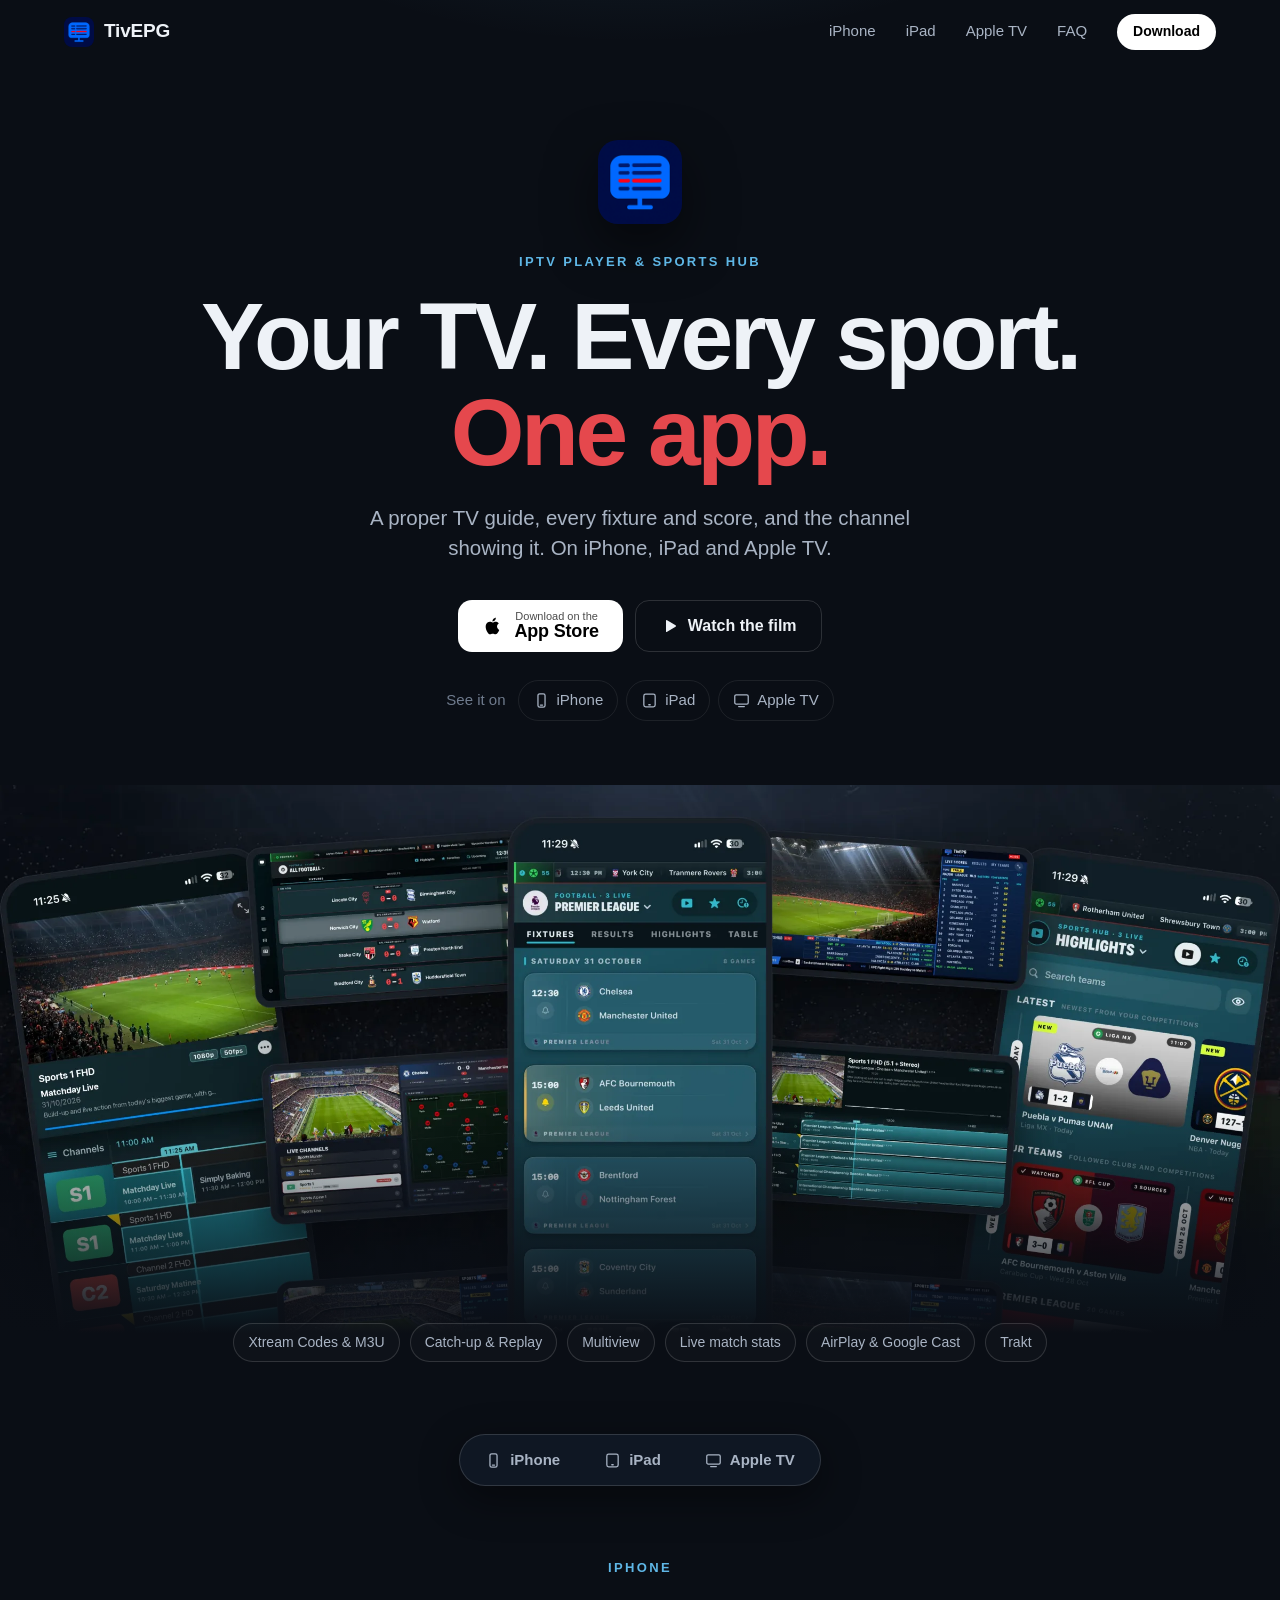
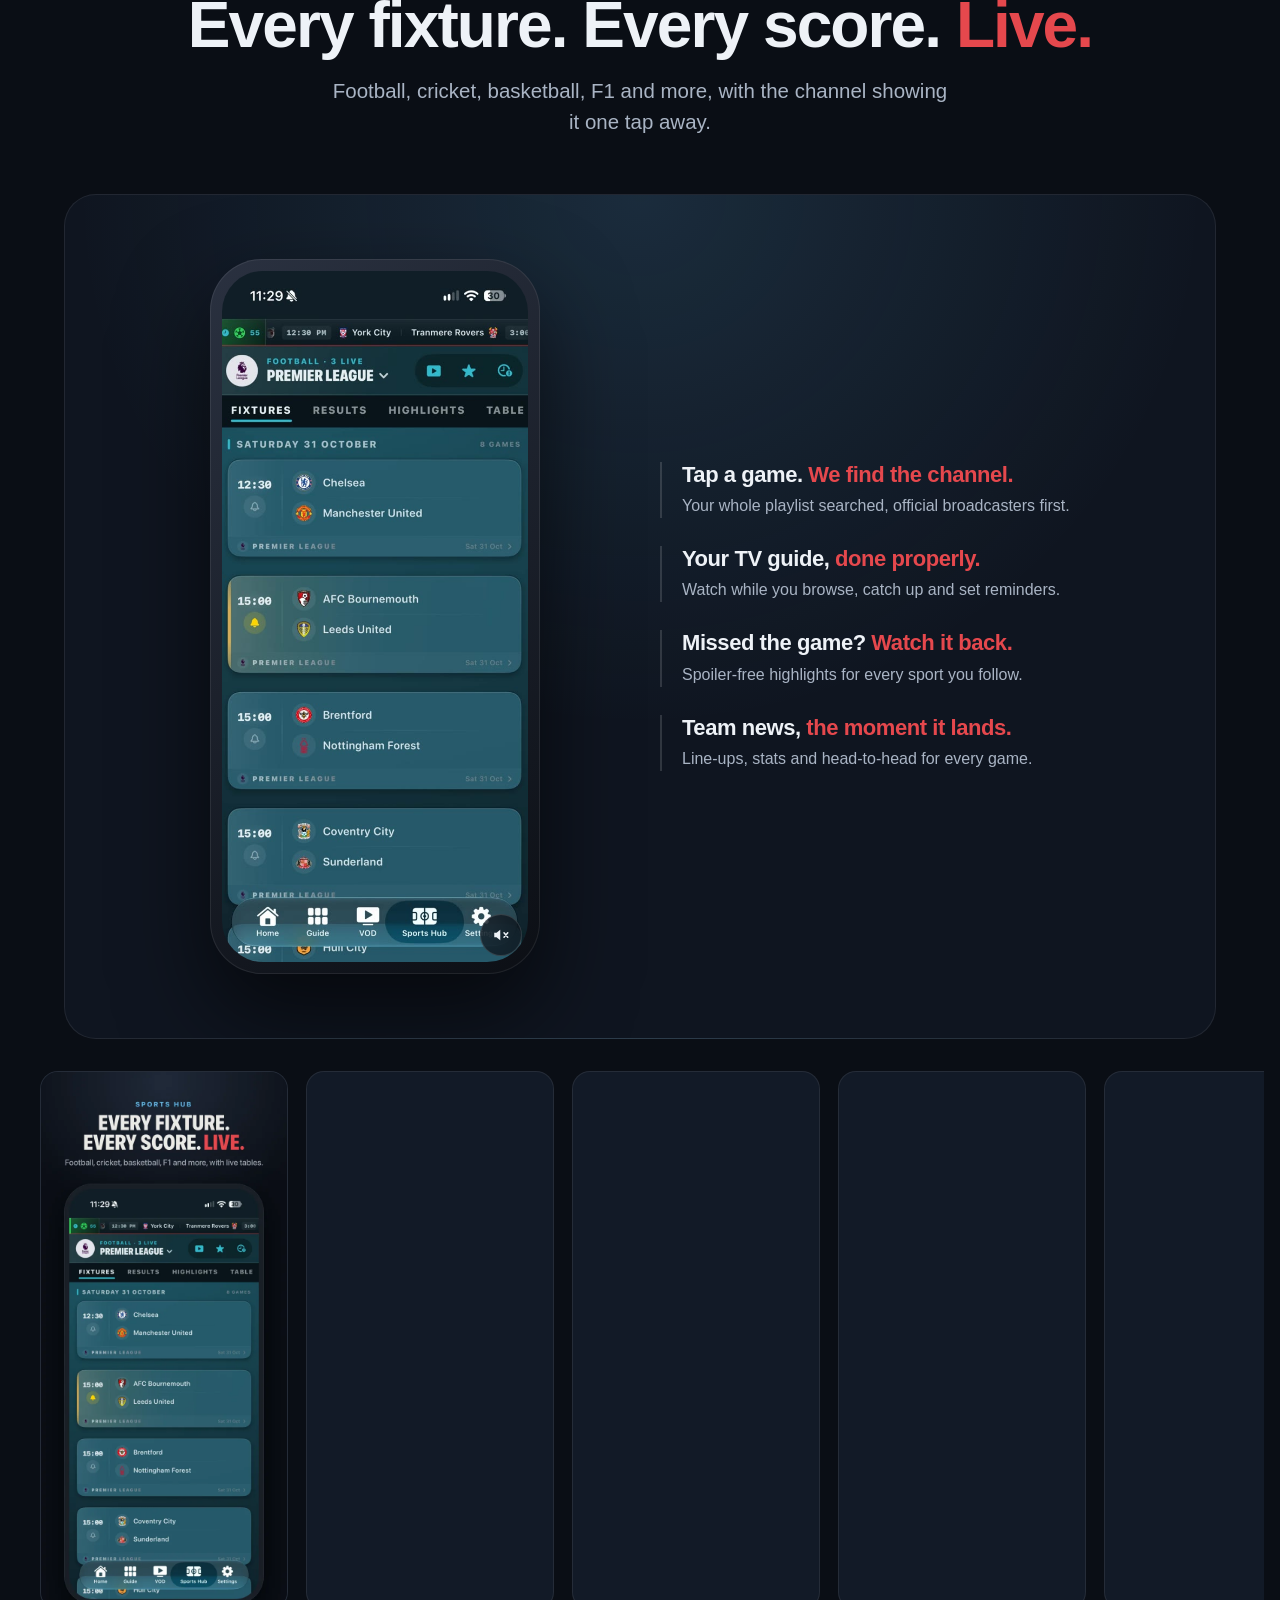
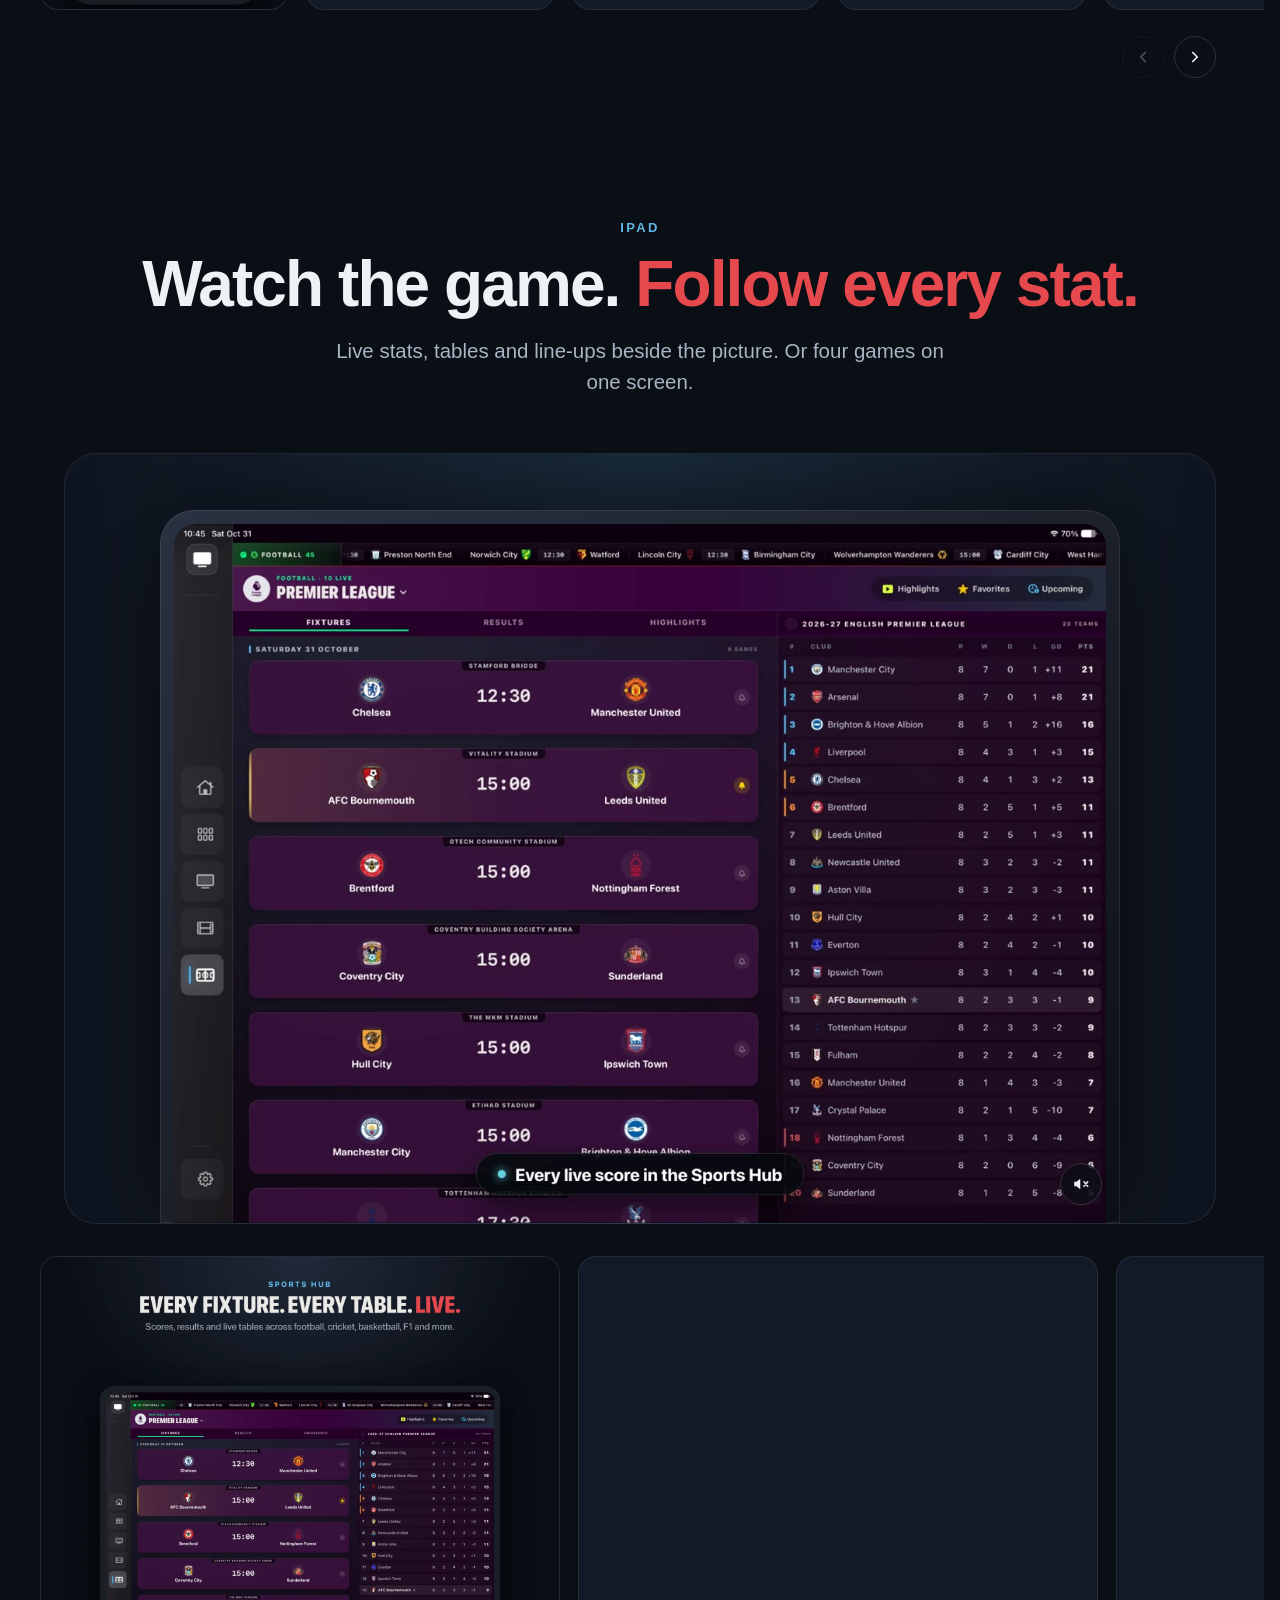
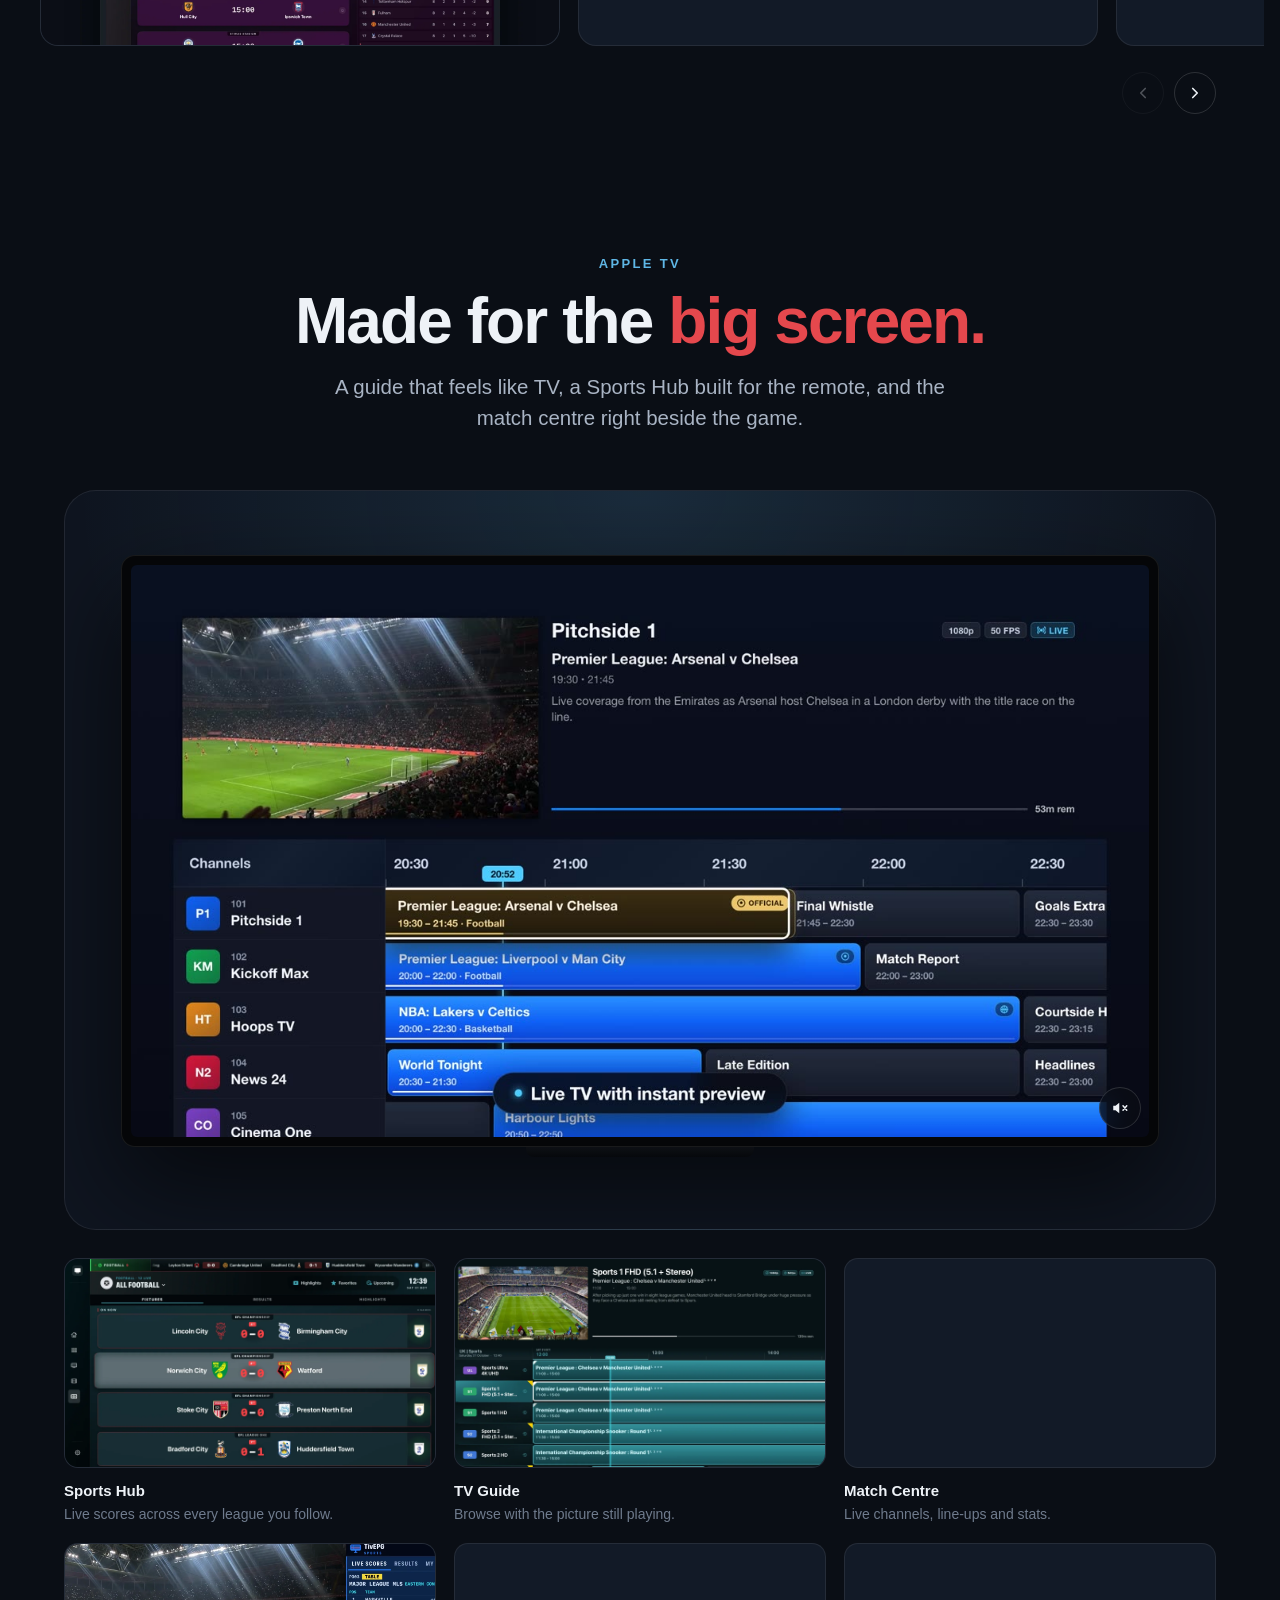
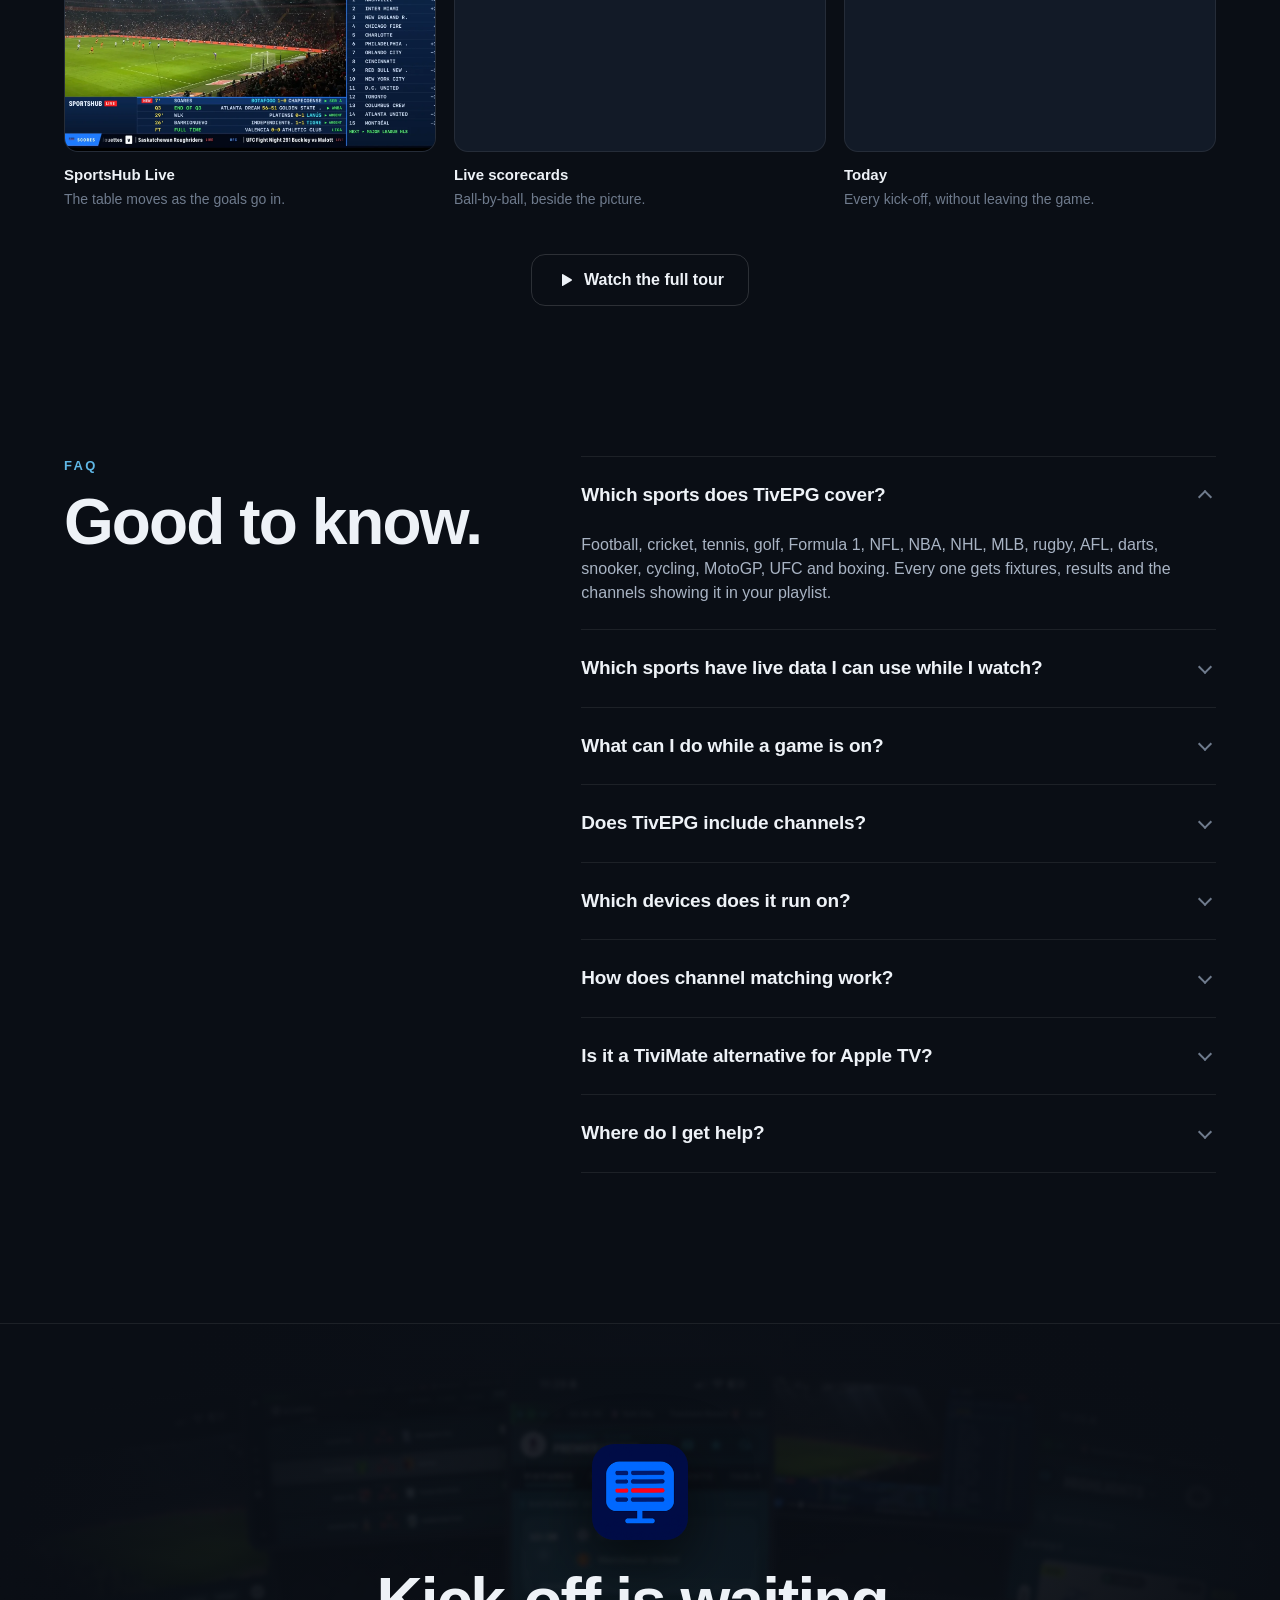
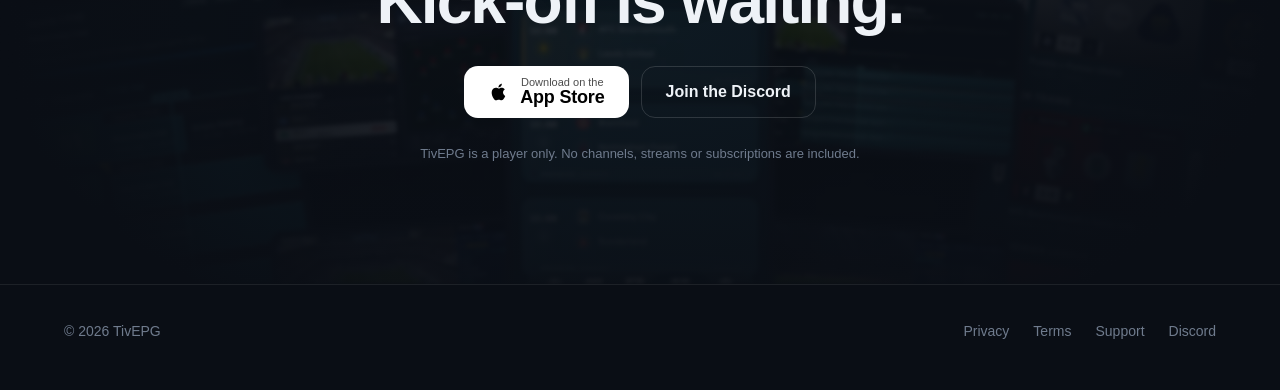
==== docs/index.html @ f2ec028f "Add sports coverage and live data FAQ Co-Authored-By: Claude Opus 5.5 <noreply@anthropic.com>" ====
<!DOCTYPE html>
<html lang="en">
<head>
  <meta charset="UTF-8" />
  <meta name="viewport" content="width=device-width, initial-scale=1, viewport-fit=cover" />
  <title>TivEPG: IPTV Player &amp; Sports Hub for iPhone, iPad and Apple TV</title>
  <meta name="description" content="TivEPG is an IPTV player and Sports Hub for iPhone, iPad and Apple TV. A proper TV guide, every fixture and score, channel matching, Multiview and live match stats. Works with Xtream Codes and M3U. The TiviMate alternative for Apple devices." />
  <meta name="keywords" content="iptv app iphone, iptv app ipad, iptv apple tv, iptv player ios, tvos iptv, tivimate alternative ios, tivimate apple tv, xtream codes player, m3u player iphone, iptv epg app, sports hub iptv, multiview iptv" />
  <meta name="robots" content="index, follow, max-image-preview:large" />
  <link rel="canonical" href="https://tivepg.com/" />
  <meta name="theme-color" content="#0A0E15" />
  <meta name="apple-itunes-app" content="app-id=6755161632" />

  <meta property="og:type" content="website" />
  <meta property="og:site_name" content="TivEPG" />
  <meta property="og:url" content="https://tivepg.com/" />
  <meta property="og:title" content="TivEPG: Your TV. Every sport. One app." />
  <meta property="og:description" content="IPTV player and Sports Hub for iPhone, iPad and Apple TV." />
  <meta property="og:image" content="https://tivepg.com/og-image.jpg" />
  <meta property="og:image:width" content="1200" />
  <meta property="og:image:height" content="630" />
  <meta name="twitter:card" content="summary_large_image" />
  <meta name="twitter:title" content="TivEPG: Your TV. Every sport. One app." />
  <meta name="twitter:description" content="IPTV player and Sports Hub for iPhone, iPad and Apple TV." />
  <meta name="twitter:image" content="https://tivepg.com/og-image.jpg" />

  <link rel="icon" type="image/png" href="favicon.png" />
  <link rel="apple-touch-icon" href="apple-touch-icon.png" />
  <link rel="preload" as="image" href="media/hero-2400.webp" imagesrcset="media/hero-1200.webp 1200w, media/hero-2400.webp 2400w" imagesizes="100vw" />

  <!-- Google tag (gtag.js) -->
  <script async src="https://www.googletagmanager.com/gtag/js?id=G-1RVT0SKV1F"></script>
  <script>
    window.dataLayer = window.dataLayer || [];
    function gtag(){dataLayer.push(arguments);}
    gtag('js', new Date());
    gtag('config', 'G-1RVT0SKV1F');
  </script>

  <script type="application/ld+json">
  {
    "@context": "https://schema.org",
    "@type": "SoftwareApplication",
    "name": "TivEPG - IPTV Player & Sports Hub",
    "applicationCategory": "EntertainmentApplication",
    "operatingSystem": "iOS, iPadOS, tvOS",
    "description": "IPTV player and Sports Hub for iPhone, iPad and Apple TV with a full TV guide, fixtures and live scores, channel matching, Multiview and live match stats. Works with Xtream Codes and M3U playlists.",
    "url": "https://tivepg.com/",
    "image": "https://tivepg.com/og-image.jpg",
    "downloadUrl": "https://apps.apple.com/gb/app/tivepg-iptv-player-sports-hub/id6755161632",
    "offers": { "@type": "Offer", "price": "0", "priceCurrency": "USD" }
  }
  </script>
  <script type="application/ld+json">
  {
    "@context": "https://schema.org",
    "@type": "FAQPage",
    "mainEntity": [
      {
        "@type": "Question",
        "name": "Which sports does TivEPG cover?",
        "acceptedAnswer": {
          "@type": "Answer",
          "text": "Football, cricket, tennis, golf, Formula 1, NFL, NBA, NHL, MLB, rugby, AFL, darts, snooker, cycling, MotoGP, UFC and boxing, each with fixtures, results and the channels showing it in your playlist."
        }
      },
      {
        "@type": "Question",
        "name": "Which sports have live data I can use while I watch?",
        "acceptedAnswer": {
          "@type": "Answer",
          "text": "Football: Live stats, line-ups and formations, match timeline, live league tables, form and head-to-head, knockout brackets, highlights; Cricket: Live scorecards, batting and bowling figures, session-by-session state, Tests, ODIs, T20s and franchise leagues; NFL, NBA, NHL, MLB: Box scores, team and player stats, live standings, playoff brackets and series state; Formula 1: Live running order and gaps, session results for practice, qualifying and the race; Tennis: Live scores and the full tournament draw for ATP and WTA events; Golf: Live tournament leaderboards across the PGA Tour, DP World Tour and LIV; Basketball: NBA, WNBA, EuroLeague and more, with live box scores. It sits beside the picture in SportsHub Live and the Match Centre."
        }
      },
      {
        "@type": "Question",
        "name": "What can I do while a game is on?",
        "acceptedAnswer": {
          "@type": "Answer",
          "text": "Open live stats, tables and line-ups beside the picture, follow every other score on the ticker, jump back to key moments with Replay, or put up to four games on screen with Multiview."
        }
      },
      {
        "@type": "Question",
        "name": "Does TivEPG include channels?",
        "acceptedAnswer": {
          "@type": "Answer",
          "text": "No. TivEPG is a player. Add your own Xtream Codes login or M3U playlist and it builds your guide, channels, movies and series from that."
        }
      },
      {
        "@type": "Question",
        "name": "Which devices does TivEPG run on?",
        "acceptedAnswer": {
          "@type": "Answer",
          "text": "iPhone, iPad and Apple TV, with a native app on each."
        }
      },
      {
        "@type": "Question",
        "name": "How does channel matching work?",
        "acceptedAnswer": {
          "@type": "Answer",
          "text": "Pick a fixture in the Sports Hub and TivEPG searches your whole playlist and guide for the channels showing it, putting the official broadcasters first."
        }
      },
      {
        "@type": "Question",
        "name": "Is TivEPG a TiviMate alternative for Apple TV?",
        "acceptedAnswer": {
          "@type": "Answer",
          "text": "Yes. TiviMate is Android only. TivEPG gives iPhone, iPad and Apple TV a full EPG guide, catch-up, Multiview and a built-in Sports Hub."
        }
      }
    ]
  }
  </script>

  <style>
    :root {
      --ground: #0A0E15;
      --ground-2: #0F1520;
      --card: #121A27;
      --line: rgba(255,255,255,0.08);
      --line-2: rgba(255,255,255,0.14);
      --text: #EEF2F7;
      --text-2: #A9B4C4;
      --text-3: #6F7B8D;
      --blue: #5FB7E6;
      --red: #E5484D;
      --radius: 22px;
      --ease: cubic-bezier(.2,.8,.2,1);
      --max: 1200px;
    }
    *, *::before, *::after { box-sizing: border-box; margin: 0; padding: 0; }
    html { scroll-behavior: smooth; -webkit-text-size-adjust: 100%; }
    body {
      background: var(--ground);
      color: var(--text);
      font-family: -apple-system, BlinkMacSystemFont, "SF Pro Display", "Segoe UI", Roboto, "Helvetica Neue", Arial, sans-serif;
      -webkit-font-smoothing: antialiased;
      line-height: 1.5;
      overflow-x: hidden;
    }
    img, video { display: block; max-width: 100%; }
    a { color: inherit; text-decoration: none; }
    button { font: inherit; color: inherit; background: none; border: 0; cursor: pointer; }
    .wrap { max-width: var(--max); margin: 0 auto; padding: 0 24px; }

    /* ---------- Type ---------- */
    .eyebrow {
      font-size: 13px; font-weight: 700; letter-spacing: .18em; text-transform: uppercase; color: var(--blue);
    }
    .display {
      font-weight: 800; letter-spacing: -0.035em; line-height: 1.02;
      font-size: clamp(44px, 7.4vw, 96px);
    }
    .headline {
      font-weight: 800; letter-spacing: -0.03em; line-height: 1.04;
      font-size: clamp(34px, 5vw, 64px);
    }
    .accent { color: var(--red); }
    .lede { font-size: clamp(17px, 1.6vw, 21px); color: var(--text-2); max-width: 620px; }

    /* ---------- Buttons ---------- */
    .btn {
      display: inline-flex; align-items: center; gap: 10px; height: 52px; padding: 0 24px;
      border-radius: 14px; font-weight: 600; font-size: 16px;
      transition: transform .2s var(--ease), background .2s var(--ease), border-color .2s var(--ease);
    }
    .btn:active { transform: scale(.97); }
    .btn-store { background: #fff; color: #000; }
    .btn-store:hover { background: #E8ECF1; }
    .btn-store svg { width: 22px; height: 22px; }
    .btn-store small { display: block; font-size: 11px; font-weight: 500; line-height: 1; opacity: .7; }
    .btn-store b { display: block; font-size: 18px; line-height: 1.1; letter-spacing: -0.01em; }
    .btn-ghost { border: 1px solid var(--line-2); color: var(--text); }
    .btn-ghost:hover { border-color: rgba(255,255,255,.35); background: rgba(255,255,255,.04); }
    .btn-ghost svg { width: 18px; height: 18px; }

    /* ---------- Nav ---------- */
    .nav {
      position: fixed; inset: 0 0 auto 0; z-index: 50; height: 64px;
      transition: background .3s var(--ease), border-color .3s var(--ease);
      border-bottom: 1px solid transparent;
    }
    .nav.solid {
      background: rgba(10,14,21,.78); border-color: var(--line);
      backdrop-filter: saturate(180%) blur(20px); -webkit-backdrop-filter: saturate(180%) blur(20px);
    }
    .nav .wrap { height: 100%; display: flex; align-items: center; justify-content: space-between; }
    .brand { display: flex; align-items: center; gap: 10px; font-weight: 700; font-size: 19px; letter-spacing: -0.01em; }
    .brand img { width: 30px; height: 30px; border-radius: 8px; }
    .nav-links { display: flex; align-items: center; gap: 30px; list-style: none; font-size: 15px; color: var(--text-2); }
    .nav-links a:hover { color: var(--text); }
    .nav-get { height: 36px; padding: 0 16px; border-radius: 999px; background: #fff; color: #000; font-weight: 600; font-size: 14px; display: inline-flex; align-items: center; }
    .nav-get:hover { background: #E8ECF1; color: #000 !important; }

    /* ---------- Hero ---------- */
    .hero { position: relative; padding: 140px 0 0; text-align: center; overflow: hidden; }
    .hero::before {
      content: ""; position: absolute; inset: -20% -10% auto; height: 900px; pointer-events: none;
      background: radial-gradient(50% 50% at 50% 0%, rgba(95,183,230,.20), transparent 70%);
    }
    .hero .wrap { position: relative; }
    .hero .icon { width: 84px; height: 84px; border-radius: 20px; margin: 0 auto 28px; box-shadow: 0 20px 50px rgba(0,0,0,.5); }
    .hero .lede { margin: 22px auto 0; }
    .hero-cta { display: flex; justify-content: center; gap: 12px; margin-top: 36px; flex-wrap: wrap; }
    .hero-art { position: relative; margin-top: 64px; }
    .hero-art img { width: 100%; height: auto; aspect-ratio: 3840 / 1646; object-fit: cover; }
    .hero-art::after {
      content: ""; position: absolute; inset: auto 0 0 0; height: 40%;
      background: linear-gradient(to bottom, transparent, var(--ground));
    }
    .chips { display: flex; justify-content: center; flex-wrap: wrap; gap: 10px; margin-top: -10px; position: relative; z-index: 2; padding: 0 24px; }
    .chip { padding: 8px 14px; border-radius: 999px; border: 1px solid var(--line-2); font-size: 14px; color: var(--text-2); background: rgba(255,255,255,.02); }

    /* ---------- Platform sections ---------- */
    .platform { padding: 140px 0 0; }
    .platform-head { text-align: center; margin-bottom: 56px; }
    .platform-head .headline { margin-top: 14px; }
    .platform-head .lede { margin: 18px auto 0; }

    .device-name { font-size: clamp(56px, 9vw, 120px); font-weight: 800; letter-spacing: -0.045em; line-height: .9; color: transparent;
      -webkit-text-stroke: 1px rgba(255,255,255,.18); user-select: none; margin-bottom: 18px; }

    .stage {
      position: relative; border-radius: 32px; overflow: hidden;
      background: radial-gradient(70% 90% at 50% 0%, rgba(95,183,230,.14), transparent 70%), var(--ground-2);
      border: 1px solid var(--line);
    }

    /* iPhone: phone-framed preview beside text */
    .phone-stage { display: grid; grid-template-columns: minmax(0, 1fr) minmax(0, 1fr); align-items: center; gap: 40px; padding: 64px; }
    .phone {
      width: min(330px, 100%); margin: 0 auto; aspect-ratio: 886 / 1920; border-radius: 52px; padding: 12px;
      background: linear-gradient(145deg, #2A3140, #0C0F15); box-shadow: 0 40px 90px rgba(0,0,0,.6), inset 0 0 0 1px rgba(255,255,255,.08);
      position: relative;
    }
    .phone video { width: 100%; height: 100%; object-fit: cover; border-radius: 41px; background: #000; }
    .points { list-style: none; display: grid; gap: 28px; }
    .points li { border-left: 2px solid var(--line-2); padding-left: 20px; }
    .points b { display: block; font-size: 22px; font-weight: 700; letter-spacing: -0.02em; line-height: 1.2; }
    .points b em { font-style: normal; color: var(--red); }
    .points span { display: block; margin-top: 6px; color: var(--text-2); font-size: 16px; }

    /* iPad + Apple TV: wide framed preview */
    .wide-stage { padding: 56px 56px 0; }
    .tablet {
      max-width: 960px; margin: 0 auto; border-radius: 34px 34px 0 0; padding: 14px 14px 0;
      background: linear-gradient(145deg, #2A3140, #0C0F15); box-shadow: 0 -10px 80px rgba(0,0,0,.5), inset 0 0 0 1px rgba(255,255,255,.08);
    }
    .tablet video { width: 100%; aspect-ratio: 1600 / 1200; object-fit: cover; border-radius: 22px 22px 0 0; background: #000; }
    .tv { max-width: 1040px; margin: 0 auto; }
    .tv-screen { border-radius: 14px; padding: 10px; background: #050608; box-shadow: 0 40px 100px rgba(0,0,0,.6), inset 0 0 0 1px rgba(255,255,255,.08); }
    .tv-screen video { width: 100%; aspect-ratio: 16 / 9; object-fit: cover; border-radius: 6px; background: #000; }
    .tv-foot { width: 22%; height: 10px; margin: 0 auto; background: linear-gradient(#1A1F28, #0C0F15); border-radius: 0 0 8px 8px; }
    .tv-stage { padding: 64px 56px 72px; }

    .sound {
      position: absolute; right: 18px; bottom: 18px; z-index: 3; width: 42px; height: 42px; border-radius: 50%;
      display: grid; place-items: center; background: rgba(10,14,21,.7); border: 1px solid var(--line-2);
      backdrop-filter: blur(12px); -webkit-backdrop-filter: blur(12px); transition: background .2s;
    }
    .sound:hover { background: rgba(30,36,48,.9); }
    .sound svg { width: 18px; height: 18px; }
    .sound .on { display: none; }
    .sound[aria-pressed="true"] .on { display: block; }
    .sound[aria-pressed="true"] .off { display: none; }

    /* Screenshot rails */
    .rail-wrap { position: relative; margin-top: 28px; }
    .rail {
      display: flex; gap: 18px; overflow-x: auto; scroll-snap-type: x mandatory; padding: 4px 24px 20px;
      scroll-padding: 0 24px; scrollbar-width: none; -webkit-overflow-scrolling: touch;
      max-width: calc(var(--max) + 48px); margin: 0 auto;
    }
    .rail::-webkit-scrollbar { display: none; }
    .shot { flex: 0 0 auto; scroll-snap-align: start; border-radius: 18px; overflow: hidden; cursor: zoom-in; border: 1px solid var(--line); background: var(--card); transition: transform .35s var(--ease), border-color .35s var(--ease); }
    .shot:hover { transform: translateY(-6px); border-color: var(--line-2); }
    .shot img { width: 100%; height: 100%; object-fit: cover; }
    .shot.p { width: 248px; aspect-ratio: 1320 / 2868; }
    .shot.l { width: 520px; aspect-ratio: 2752 / 2064; }
    .rail-nav { display: flex; justify-content: flex-end; gap: 10px; max-width: var(--max); margin: 6px auto 0; padding: 0 24px; }
    .rail-nav button { width: 42px; height: 42px; border-radius: 50%; border: 1px solid var(--line-2); display: grid; place-items: center; transition: background .2s, opacity .2s; }
    .rail-nav button:hover { background: rgba(255,255,255,.06); }
    .rail-nav button:disabled { opacity: .3; cursor: default; }
    .rail-nav svg { width: 18px; height: 18px; }

    /* Apple TV gallery */
    .tv-grid { display: grid; grid-template-columns: repeat(3, 1fr); gap: 18px; margin-top: 28px; }
    .tv-grid figure { cursor: zoom-in; }
    .tv-grid .frame { border-radius: 14px; overflow: hidden; border: 1px solid var(--line); background: var(--card); aspect-ratio: 16 / 9; transition: transform .35s var(--ease), border-color .35s var(--ease); }
    .tv-grid figure:hover .frame { transform: translateY(-4px); border-color: var(--line-2); }
    .tv-grid img { width: 100%; height: 100%; object-fit: cover; object-position: top left; }
    .tv-grid figcaption { margin-top: 12px; font-size: 15px; font-weight: 600; }
    .tv-grid figcaption span { display: block; font-weight: 400; color: var(--text-3); font-size: 14px; margin-top: 2px; }

    .film-cta { display: flex; justify-content: center; margin-top: 44px; }

    /* ---------- Device switcher ---------- */
    .pick { display: flex; justify-content: center; align-items: center; gap: 8px; margin-top: 28px; flex-wrap: wrap; font-size: 15px; color: var(--text-3); }
    .pick span { margin-right: 4px; }
    .pick a { display: inline-flex; align-items: center; gap: 7px; padding: 8px 14px; border-radius: 999px; color: var(--text-2); border: 1px solid var(--line); transition: color .2s, border-color .2s, background .2s; }
    .pick a:hover { color: var(--text); border-color: var(--line-2); background: rgba(255,255,255,.04); }
    .pick svg, .switch svg { width: 17px; height: 17px; flex: none; }

    .switch-bar { position: sticky; top: 76px; z-index: 40; display: flex; justify-content: center; margin-top: 72px; pointer-events: none; }
    .switch {
      position: relative; display: flex; gap: 4px; padding: 5px; border-radius: 999px; pointer-events: auto;
      background: rgba(18,26,39,.82); border: 1px solid var(--line-2); box-shadow: 0 12px 40px rgba(0,0,0,.45);
      backdrop-filter: saturate(180%) blur(20px); -webkit-backdrop-filter: saturate(180%) blur(20px);
    }
    .switch a {
      position: relative; z-index: 1; display: inline-flex; align-items: center; gap: 8px; height: 40px; padding: 0 20px;
      border-radius: 999px; font-size: 15px; font-weight: 600; color: var(--text-2); transition: color .3s var(--ease); white-space: nowrap;
    }
    .switch a:hover { color: var(--text); }
    .switch a.active { color: #0A0E15; }
    .switch-thumb { position: absolute; z-index: 0; top: 5px; height: 40px; left: 0; width: 0; border-radius: 999px; background: #fff; opacity: 0; transition: transform .45s var(--ease), width .45s var(--ease), opacity .3s; }
    .switch-thumb.on { opacity: 1; }
    .devices .platform:first-of-type { padding-top: 72px; }
    .platform { scroll-margin-top: 72px; }
    @media (max-width: 720px) {
      .switch-bar { top: 72px; margin-top: 56px; }
      .switch a { padding: 0 14px; font-size: 14px; height: 38px; gap: 6px; }
      .switch-thumb { height: 38px; }
      .devices .platform:first-of-type { padding-top: 56px; }
      .platform { scroll-margin-top: 92px; }
    }

    /* ---------- FAQ ---------- */
    .faq { padding: 150px 0 0; }
    .faq-grid { display: grid; grid-template-columns: 1fr 1.4fr; gap: 64px; align-items: start; }
    .faq details { border-top: 1px solid var(--line); }
    .faq details:last-child { border-bottom: 1px solid var(--line); }
    .faq summary { list-style: none; cursor: pointer; padding: 24px 40px 24px 0; font-size: 19px; font-weight: 600; position: relative; letter-spacing: -0.01em; }
    .faq summary::-webkit-details-marker { display: none; }
    .faq summary::after { content: ""; position: absolute; right: 6px; top: 50%; width: 10px; height: 10px; border-right: 2px solid var(--text-3); border-bottom: 2px solid var(--text-3); transform: translateY(-70%) rotate(45deg); transition: transform .25s var(--ease); }
    .faq details[open] summary::after { transform: translateY(-30%) rotate(-135deg); }
    .faq details p { padding: 0 40px 24px 0; color: var(--text-2); }

    .sport-data { list-style: none; margin: 0 40px 18px 0; display: grid; gap: 0; border: 1px solid var(--line); border-radius: 14px; overflow: hidden; }
    .sport-data li { display: grid; grid-template-columns: 150px 1fr; gap: 16px; padding: 14px 18px; border-top: 1px solid var(--line); background: rgba(255,255,255,.015); }
    .sport-data li:first-child { border-top: 0; }
    .sport-data b { font-weight: 700; font-size: 15px; }
    .sport-data span { color: var(--text-2); font-size: 15px; }
    @media (max-width: 720px) { .sport-data { margin-right: 0; } .sport-data li { grid-template-columns: 1fr; gap: 2px; } }

    /* ---------- Final CTA ---------- */
    .final { position: relative; margin-top: 150px; padding: 120px 0; text-align: center; overflow: hidden; border-top: 1px solid var(--line); }
    .final::before { content: ""; position: absolute; inset: 0; background: url("media/hero-1200.webp") center 30% / cover no-repeat; opacity: .16; filter: blur(2px); }
    .final::after { content: ""; position: absolute; inset: 0; background: radial-gradient(60% 80% at 50% 50%, transparent, var(--ground) 85%); }
    .final .wrap { position: relative; z-index: 1; }
    .final .icon { width: 96px; height: 96px; border-radius: 22px; margin: 0 auto 28px; box-shadow: 0 20px 60px rgba(0,0,0,.6); }
    .final .hero-cta { margin-top: 32px; }
    .fine { margin-top: 26px; font-size: 13px; color: var(--text-3); }

    /* ---------- Footer ---------- */
    footer { border-top: 1px solid var(--line); padding: 36px 0 48px; font-size: 14px; color: var(--text-3); }
    footer .wrap { display: flex; justify-content: space-between; align-items: center; gap: 20px; flex-wrap: wrap; }
    footer nav { display: flex; gap: 24px; flex-wrap: wrap; }
    footer a:hover { color: var(--text); }

    /* ---------- Lightbox ---------- */
    .lightbox { position: fixed; inset: 0; z-index: 100; display: grid; place-items: center; padding: 24px; background: rgba(5,7,11,.94); opacity: 0; pointer-events: none; transition: opacity .25s var(--ease); }
    .lightbox.open { opacity: 1; pointer-events: auto; }
    .lightbox img, .lightbox video { max-width: min(100%, 1600px); max-height: calc(100vh - 48px); border-radius: 14px; box-shadow: 0 30px 100px rgba(0,0,0,.7); }
    .lightbox video { width: min(100%, 1400px); }
    .lightbox-close { position: absolute; top: 18px; right: 18px; width: 44px; height: 44px; border-radius: 50%; background: rgba(255,255,255,.08); display: grid; place-items: center; }
    .lightbox-close svg { width: 18px; height: 18px; }

    /* ---------- Reveal ---------- */
    .reveal { opacity: 0; transform: translateY(28px); transition: opacity .9s var(--ease), transform .9s var(--ease); }
    .reveal.in { opacity: 1; transform: none; }

    /* ---------- Responsive ---------- */
    @media (max-width: 980px) {
      .phone-stage { grid-template-columns: 1fr; padding: 48px 28px; gap: 48px; }
      .points { max-width: 460px; margin: 0 auto; }
      .tv-grid { grid-template-columns: repeat(2, 1fr); }
      .faq-grid { grid-template-columns: 1fr; gap: 28px; }
    }
    @media (max-width: 720px) {
      .nav-links li:not(:last-child) { display: none; }
      .hero { padding-top: 112px; }
      .hero-art { margin-top: 44px; }
      .hero-art img { aspect-ratio: 16 / 10; object-position: 50% 0; }
      .platform { padding-top: 104px; }
      .wrap.flush { padding: 0; }
      .stage { border-radius: 0; border-left: 0; border-right: 0; }
      .wide-stage { padding: 32px 16px 0; }
      .tablet { border-radius: 22px 22px 0 0; padding: 8px 8px 0; }
      .tablet video { border-radius: 15px 15px 0 0; }
      .tv-stage { padding: 36px 16px 44px; }
      .shot.p { width: 64vw; }
      .shot.l { width: 86vw; }
      .rail-nav { display: none; }
      .tv-grid { grid-template-columns: 1fr; }
      .faq { padding-top: 110px; }
      .final { margin-top: 110px; padding: 90px 0; }
    }
    @media (prefers-reduced-motion: reduce) {
      html { scroll-behavior: auto; }
      .reveal { opacity: 1; transform: none; transition: none; }
      .shot, .tv-grid .frame { transition: none; }
    }
  </style>
</head>
<body>

<svg width="0" height="0" style="position:absolute" aria-hidden="true">
  <symbol id="i-apple" viewBox="0 0 24 24"><path fill="currentColor" d="M16.37 12.62c-.02-2.3 1.88-3.4 1.96-3.46-1.07-1.56-2.73-1.78-3.32-1.8-1.41-.14-2.76.83-3.47.83-.72 0-1.82-.81-2.99-.79-1.54.02-2.96.9-3.75 2.27-1.6 2.78-.41 6.89 1.15 9.14.76 1.1 1.67 2.34 2.86 2.3 1.15-.05 1.58-.74 2.97-.74 1.38 0 1.77.74 2.98.72 1.24-.02 2.02-1.12 2.77-2.23.87-1.28 1.23-2.52 1.25-2.58-.03-.01-2.39-.92-2.41-3.66zM14.1 5.86c.63-.77 1.06-1.83.94-2.89-.91.04-2.02.61-2.67 1.37-.58.67-1.1 1.76-.96 2.8 1.02.08 2.06-.52 2.69-1.28z"/></symbol>
  <symbol id="i-play" viewBox="0 0 24 24"><path fill="currentColor" d="M8 5.14v13.72a1 1 0 0 0 1.5.86l11.24-6.86a1 1 0 0 0 0-1.72L9.5 4.28A1 1 0 0 0 8 5.14z"/></symbol>
  <symbol id="i-muted" viewBox="0 0 24 24"><path fill="currentColor" d="M11 5 6 9H3v6h3l5 4V5z"/><path d="m16 9 5 6m0-6-5 6" stroke="currentColor" stroke-width="2" stroke-linecap="round" fill="none"/></symbol>
  <symbol id="i-sound" viewBox="0 0 24 24"><path fill="currentColor" d="M11 5 6 9H3v6h3l5 4V5z"/><path d="M15.5 8.5a5 5 0 0 1 0 7M18.5 5.5a9 9 0 0 1 0 13" stroke="currentColor" stroke-width="2" stroke-linecap="round" fill="none"/></symbol>
  <symbol id="i-left" viewBox="0 0 24 24"><path d="m15 18-6-6 6-6" stroke="currentColor" stroke-width="2.2" fill="none" stroke-linecap="round" stroke-linejoin="round"/></symbol>
  <symbol id="i-right" viewBox="0 0 24 24"><path d="m9 18 6-6-6-6" stroke="currentColor" stroke-width="2.2" fill="none" stroke-linecap="round" stroke-linejoin="round"/></symbol>
  <symbol id="i-iphone" viewBox="0 0 24 24"><rect x="7" y="2.5" width="10" height="19" rx="2.5" fill="none" stroke="currentColor" stroke-width="1.8"/><path d="M10.5 18.5h3" stroke="currentColor" stroke-width="1.8" stroke-linecap="round"/></symbol>
  <symbol id="i-ipad" viewBox="0 0 24 24"><rect x="4" y="3" width="16" height="18" rx="2.5" fill="none" stroke="currentColor" stroke-width="1.8"/><path d="M11 18h2" stroke="currentColor" stroke-width="1.8" stroke-linecap="round"/></symbol>
  <symbol id="i-tv" viewBox="0 0 24 24"><rect x="2.5" y="4" width="19" height="13" rx="2" fill="none" stroke="currentColor" stroke-width="1.8"/><path d="M8 20.5h8" stroke="currentColor" stroke-width="1.8" stroke-linecap="round"/></symbol>
  <symbol id="i-close" viewBox="0 0 24 24"><path d="M6 6l12 12M18 6 6 18" stroke="currentColor" stroke-width="2.2" stroke-linecap="round"/></symbol>
</svg>

<header class="nav" id="nav">
  <div class="wrap">
    <a href="#top" class="brand"><img src="apple-touch-icon.png" alt="" width="30" height="30" />TivEPG</a>
    <ul class="nav-links">
      <li><a href="#iphone">iPhone</a></li>
      <li><a href="#ipad">iPad</a></li>
      <li><a href="#apple-tv">Apple TV</a></li>
      <li><a href="#faq">FAQ</a></li>
      <li><a class="nav-get" href="https://apps.apple.com/gb/app/tivepg-iptv-player-sports-hub/id6755161632">Download</a></li>
    </ul>
  </div>
</header>

<main id="top">

  <!-- ============ HERO ============ -->
  <section class="hero">
    <div class="wrap">
      <img class="icon" src="apple-touch-icon.png" alt="TivEPG app icon" width="84" height="84" />
      <p class="eyebrow">IPTV Player &amp; Sports Hub</p>
      <h1 class="display" style="margin-top:16px">Your TV. Every sport.<br /><span class="accent">One app.</span></h1>
      <p class="lede">A proper TV guide, every fixture and score, and the channel showing it. On iPhone, iPad and Apple TV.</p>
      <div class="hero-cta">
        <a class="btn btn-store" href="https://apps.apple.com/gb/app/tivepg-iptv-player-sports-hub/id6755161632">
          <svg><use href="#i-apple"/></svg><span><small>Download on the</small><b>App Store</b></span>
        </a>
        <button class="btn btn-ghost" type="button" data-film><svg><use href="#i-play"/></svg>Watch the film</button>
      </div>
      <div class="pick">
        <span>See it on</span>
        <a href="#iphone" data-target="iphone"><svg><use href="#i-iphone"/></svg>iPhone</a>
        <a href="#ipad" data-target="ipad"><svg><use href="#i-ipad"/></svg>iPad</a>
        <a href="#apple-tv" data-target="apple-tv"><svg><use href="#i-tv"/></svg>Apple TV</a>
      </div>
    </div>
    <div class="hero-art">
      <img src="media/hero-2400.webp" srcset="media/hero-1200.webp 1200w, media/hero-2400.webp 2400w" sizes="100vw"
           alt="TivEPG on iPhone, iPad and Apple TV: TV guide, Sports Hub fixtures, live channels, line-ups and highlights" width="2400" height="1029" fetchpriority="high" />
    </div>
    <div class="chips">
      <span class="chip">Xtream Codes &amp; M3U</span>
      <span class="chip">Catch-up &amp; Replay</span>
      <span class="chip">Multiview</span>
      <span class="chip">Live match stats</span>
      <span class="chip">AirPlay &amp; Google Cast</span>
      <span class="chip">Trakt</span>
    </div>
  </section>

  <div class="devices" id="devices">
    <nav class="switch-bar" aria-label="Choose your device">
      <div class="switch" role="tablist">
        <a href="#iphone" data-target="iphone" role="tab"><svg><use href="#i-iphone"/></svg>iPhone</a>
        <a href="#ipad" data-target="ipad" role="tab"><svg><use href="#i-ipad"/></svg>iPad</a>
        <a href="#apple-tv" data-target="apple-tv" role="tab"><svg><use href="#i-tv"/></svg>Apple TV</a>
        <span class="switch-thumb" aria-hidden="true"></span>
      </div>
    </nav>

  <!-- ============ iPHONE ============ -->
  <section class="platform" id="iphone">
    <div class="wrap platform-head reveal">
      <p class="eyebrow">iPhone</p>
      <h2 class="headline">Every fixture. Every score. <span class="accent">Live.</span></h2>
      <p class="lede">Football, cricket, basketball, F1 and more, with the channel showing it one tap away.</p>
    </div>

    <div class="wrap flush reveal">
      <div class="stage phone-stage">
        <div class="phone">
          <video data-auto muted loop playsinline preload="none" poster="media/iphone-preview-poster.jpg" aria-label="TivEPG on iPhone, App Store preview">
            <source src="media/iphone-preview.mp4#t=3" type="video/mp4" />
          </video>
          <button class="sound" type="button" aria-label="Sound" aria-pressed="false"><svg class="off"><use href="#i-muted"/></svg><svg class="on"><use href="#i-sound"/></svg></button>
        </div>
        <ul class="points">
          <li><b>Tap a game. <em>We find the channel.</em></b><span>Your whole playlist searched, official broadcasters first.</span></li>
          <li><b>Your TV guide, <em>done properly.</em></b><span>Watch while you browse, catch up and set reminders.</span></li>
          <li><b>Missed the game? <em>Watch it back.</em></b><span>Spoiler-free highlights for every sport you follow.</span></li>
          <li><b>Team news, <em>the moment it lands.</em></b><span>Line-ups, stats and head-to-head for every game.</span></li>
        </ul>
      </div>
    </div>

    <div class="rail-wrap reveal">
      <div class="rail" data-rail>
        <button class="shot p" type="button"><img src="screens/iphone/01-hub.webp" alt="Sports Hub on iPhone: every fixture and score, live" loading="lazy" decoding="async" /></button>
        <button class="shot p" type="button"><img src="screens/iphone/02-channels.webp" alt="Channel matching: tap a game and TivEPG finds the channel" loading="lazy" decoding="async" /></button>
        <button class="shot p" type="button"><img src="screens/iphone/03-watch.webp" alt="Full-screen player and Multiview on iPhone" loading="lazy" decoding="async" /></button>
        <button class="shot p" type="button"><img src="screens/iphone/04-guide.webp" alt="TV guide on iPhone with mini-player" loading="lazy" decoding="async" /></button>
        <button class="shot p" type="button"><img src="screens/iphone/05-highlights.webp" alt="Spoiler-free highlights on iPhone" loading="lazy" decoding="async" /></button>
        <button class="shot p" type="button"><img src="screens/iphone/06-upcoming.webp" alt="Upcoming games with alerts before kick-off" loading="lazy" decoding="async" /></button>
        <button class="shot p" type="button"><img src="screens/iphone/07-live.webp" alt="SportsHub Live: tables, scorecards and fixtures beside the picture" loading="lazy" decoding="async" /></button>
        <button class="shot p" type="button"><img src="screens/iphone/08-lineups.webp" alt="Match Centre line-ups on iPhone" loading="lazy" decoding="async" /></button>
      </div>
      <div class="rail-nav"><button type="button" data-dir="-1" aria-label="Previous"><svg><use href="#i-left"/></svg></button><button type="button" data-dir="1" aria-label="Next"><svg><use href="#i-right"/></svg></button></div>
    </div>
  </section>

  <!-- ============ iPAD ============ -->
  <section class="platform" id="ipad">
    <div class="wrap platform-head reveal">
      <p class="eyebrow">iPad</p>
      <h2 class="headline">Watch the game. <span class="accent">Follow every stat.</span></h2>
      <p class="lede">Live stats, tables and line-ups beside the picture. Or four games on one screen.</p>
    </div>

    <div class="wrap flush reveal">
      <div class="stage wide-stage">
        <div class="tablet" style="position:relative">
          <video data-auto muted loop playsinline preload="none" poster="media/ipad-preview-poster.jpg" aria-label="TivEPG on iPad, App Store preview">
            <source src="media/ipad-preview.mp4#t=3" type="video/mp4" />
          </video>
          <button class="sound" type="button" aria-label="Sound" aria-pressed="false"><svg class="off"><use href="#i-muted"/></svg><svg class="on"><use href="#i-sound"/></svg></button>
        </div>
      </div>
    </div>

    <div class="rail-wrap reveal">
      <div class="rail" data-rail>
        <button class="shot l" type="button"><img src="screens/ipad/01-hub.webp" alt="Sports Hub on iPad: every fixture, every table, live" loading="lazy" decoding="async" /></button>
        <button class="shot l" type="button"><img src="screens/ipad/09-channels.webp" alt="Channel matching on iPad" loading="lazy" decoding="async" /></button>
        <button class="shot l" type="button"><img src="screens/ipad/05-live-stats.webp" alt="SportsHub Live stats beside the picture on iPad" loading="lazy" decoding="async" /></button>
        <button class="shot l" type="button"><img src="screens/ipad/10-multiview.webp" alt="Multiview: four games, one screen" loading="lazy" decoding="async" /></button>
        <button class="shot l" type="button"><img src="screens/ipad/02-guide.webp" alt="TV guide on iPad" loading="lazy" decoding="async" /></button>
        <button class="shot l" type="button"><img src="screens/ipad/08-player.webp" alt="Player controls on iPad" loading="lazy" decoding="async" /></button>
        <button class="shot l" type="button"><img src="screens/ipad/03-highlights.webp" alt="Highlights on iPad" loading="lazy" decoding="async" /></button>
        <button class="shot l" type="button"><img src="screens/ipad/06-live-tables.webp" alt="Live scores and live table beside the game" loading="lazy" decoding="async" /></button>
        <button class="shot l" type="button"><img src="screens/ipad/04-upcoming.webp" alt="Upcoming games on iPad" loading="lazy" decoding="async" /></button>
      </div>
      <div class="rail-nav"><button type="button" data-dir="-1" aria-label="Previous"><svg><use href="#i-left"/></svg></button><button type="button" data-dir="1" aria-label="Next"><svg><use href="#i-right"/></svg></button></div>
    </div>
  </section>

  <!-- ============ APPLE TV ============ -->
  <section class="platform" id="apple-tv">
    <div class="wrap platform-head reveal">
      <p class="eyebrow">Apple TV</p>
      <h2 class="headline">Made for the <span class="accent">big screen.</span></h2>
      <p class="lede">A guide that feels like TV, a Sports Hub built for the remote, and the match centre right beside the game.</p>
    </div>

    <div class="wrap flush reveal">
      <div class="stage tv-stage">
        <div class="tv">
          <div class="tv-screen" style="position:relative">
            <video data-auto muted loop playsinline preload="none" poster="media/tv-preview-poster.jpg" aria-label="TivEPG on Apple TV, App Store preview">
              <source src="media/tv-preview.mp4#t=3" type="video/mp4" />
            </video>
            <button class="sound" type="button" aria-label="Sound" aria-pressed="false"><svg class="off"><use href="#i-muted"/></svg><svg class="on"><use href="#i-sound"/></svg></button>
          </div>
          <div class="tv-foot"></div>
        </div>
      </div>
    </div>

    <div class="wrap">
      <div class="tv-grid reveal">
        <figure data-full="screens/tv/hub.webp"><div class="frame"><img src="screens/tv/hub.webp" alt="Sports Hub on Apple TV" loading="lazy" decoding="async" /></div><figcaption>Sports Hub<span>Live scores across every league you follow.</span></figcaption></figure>
        <figure data-full="screens/tv/guide.webp"><div class="frame"><img src="screens/tv/guide.webp" alt="TV guide on Apple TV with mini-player" loading="lazy" decoding="async" /></div><figcaption>TV Guide<span>Browse with the picture still playing.</span></figcaption></figure>
        <figure data-full="screens/tv/fixture.webp"><div class="frame"><img src="screens/tv/fixture.webp" alt="Fixture page on Apple TV with live channels and line-ups" loading="lazy" decoding="async" /></div><figcaption>Match Centre<span>Live channels, line-ups and stats.</span></figcaption></figure>
        <figure data-full="screens/tv/live.webp"><div class="frame"><img src="screens/tv/live.webp" alt="SportsHub Live league table beside the game on Apple TV" loading="lazy" decoding="async" /></div><figcaption>SportsHub Live<span>The table moves as the goals go in.</span></figcaption></figure>
        <figure data-full="screens/tv/live_scorecard.webp"><div class="frame"><img src="screens/tv/live_scorecard.webp" alt="Live cricket scorecard beside the game on Apple TV" loading="lazy" decoding="async" /></div><figcaption>Live scorecards<span>Ball-by-ball, beside the picture.</span></figcaption></figure>
        <figure data-full="screens/tv/live_today.webp"><div class="frame"><img src="screens/tv/live_today.webp" alt="Today's fixtures beside the game on Apple TV" loading="lazy" decoding="async" /></div><figcaption>Today<span>Every kick-off, without leaving the game.</span></figcaption></figure>
      </div>
      <div class="film-cta reveal">
        <button class="btn btn-ghost" type="button" data-film><svg><use href="#i-play"/></svg>Watch the full tour</button>
      </div>
    </div>
  </section>

  </div>

  <!-- ============ FAQ ============ -->
  <section class="faq" id="faq">
    <div class="wrap faq-grid">
      <div class="reveal">
        <p class="eyebrow">FAQ</p>
        <h2 class="headline" style="margin-top:14px">Good to know.</h2>
      </div>
      <div class="reveal">
        <details open><summary>Which sports does TivEPG cover?</summary>
          <p>Football, cricket, tennis, golf, Formula 1, NFL, NBA, NHL, MLB, rugby, AFL, darts, snooker, cycling, MotoGP, UFC and boxing. Every one gets fixtures, results and the channels showing it in your playlist.</p>
        </details>
        <details><summary>Which sports have live data I can use while I watch?</summary>
          <ul class="sport-data">
            <li><b>Football</b><span>Live stats, line-ups and formations, match timeline, live league tables, form and head-to-head, knockout brackets, highlights</span></li>
            <li><b>Cricket</b><span>Live scorecards, batting and bowling figures, session-by-session state, Tests, ODIs, T20s and franchise leagues</span></li>
            <li><b>NFL, NBA, NHL, MLB</b><span>Box scores, team and player stats, live standings, playoff brackets and series state</span></li>
            <li><b>Formula 1</b><span>Live running order and gaps, session results for practice, qualifying and the race</span></li>
            <li><b>Tennis</b><span>Live scores and the full tournament draw for ATP and WTA events</span></li>
            <li><b>Golf</b><span>Live tournament leaderboards across the PGA Tour, DP World Tour and LIV</span></li>
            <li><b>Basketball</b><span>NBA, WNBA, EuroLeague and more, with live box scores</span></li>
          </ul>
          <p>It all sits beside the picture in SportsHub Live and the Match Centre, so you never leave the game to check a score.</p>
        </details>
        <details><summary>What can I do while a game is on?</summary><p>Open live stats, tables and line-ups beside the picture, follow every other score on the ticker, jump back to key moments with Replay, or put up to four games on screen with Multiview.</p></details>
        <details><summary>Does TivEPG include channels?</summary><p>No. TivEPG is a player. Add your own Xtream Codes login or M3U playlist and it builds your guide, channels, movies and series from that.</p></details>
        <details><summary>Which devices does it run on?</summary><p>iPhone, iPad and Apple TV, with a native app on each.</p></details>
        <details><summary>How does channel matching work?</summary><p>Pick a fixture in the Sports Hub and TivEPG searches your whole playlist and guide for the channels showing it, putting the official broadcasters first.</p></details>
        <details><summary>Is it a TiviMate alternative for Apple TV?</summary><p>Yes. TiviMate is Android only. TivEPG gives iPhone, iPad and Apple TV a full EPG guide, catch-up, Multiview and a built-in Sports Hub.</p></details>
        <details><summary>Where do I get help?</summary><p>Join the <a href="https://discord.gg/CvKnmsVUdM" style="color:var(--blue)">Discord community</a> or visit <a href="support.html" style="color:var(--blue)">Support</a>.</p></details>
      </div>
    </div>
  </section>

  <!-- ============ FINAL CTA ============ -->
  <section class="final">
    <div class="wrap reveal">
      <img class="icon" src="apple-touch-icon.png" alt="" width="96" height="96" loading="lazy" />
      <h2 class="headline">Kick-off is waiting.</h2>
      <div class="hero-cta">
        <a class="btn btn-store" href="https://apps.apple.com/gb/app/tivepg-iptv-player-sports-hub/id6755161632">
          <svg><use href="#i-apple"/></svg><span><small>Download on the</small><b>App Store</b></span>
        </a>
        <a class="btn btn-ghost" href="https://discord.gg/CvKnmsVUdM" target="_blank" rel="noopener">Join the Discord</a>
      </div>
      <p class="fine">TivEPG is a player only. No channels, streams or subscriptions are included.</p>
    </div>
  </section>
</main>

<footer>
  <div class="wrap">
    <span>&copy; 2026 TivEPG</span>
    <nav>
      <a href="privacy.html">Privacy</a>
      <a href="terms.html">Terms</a>
      <a href="support.html">Support</a>
      <a href="https://discord.gg/CvKnmsVUdM" target="_blank" rel="noopener">Discord</a>
    </nav>
  </div>
</footer>

<div class="lightbox" id="lightbox" role="dialog" aria-modal="true" aria-label="Preview">
  <button class="lightbox-close" type="button" aria-label="Close"><svg><use href="#i-close"/></svg></button>
  <div class="lightbox-body"></div>
</div>

<script>
(() => {
  // Nav background once scrolled
  const nav = document.getElementById('nav');
  const onScroll = () => nav.classList.toggle('solid', window.scrollY > 24);
  onScroll(); window.addEventListener('scroll', onScroll, { passive: true });

  // Reveal on scroll
  const io = new IntersectionObserver(entries => entries.forEach(e => {
    if (e.isIntersecting) { e.target.classList.add('in'); io.unobserve(e.target); }
  }), { rootMargin: '0px 0px -8% 0px' });
  document.querySelectorAll('.reveal').forEach(el => io.observe(el));

  // Preview videos: play only while on screen
  const reduce = matchMedia('(prefers-reduced-motion: reduce)').matches;
  const vids = document.querySelectorAll('video[data-auto]');
  const vio = new IntersectionObserver(entries => entries.forEach(e => {
    const v = e.target;
    if (e.isIntersecting && !reduce) { v.preload = 'auto'; v.play().catch(() => {}); }
    else v.pause();
  }), { threshold: 0.35 });
  vids.forEach(v => vio.observe(v));

  document.querySelectorAll('.sound').forEach(btn => btn.addEventListener('click', () => {
    const v = btn.parentElement.querySelector('video');
    const on = v.muted;
    vids.forEach(o => { o.muted = true; });
    document.querySelectorAll('.sound').forEach(b => b.setAttribute('aria-pressed', 'false'));
    v.muted = !on;
    btn.setAttribute('aria-pressed', String(on));
    if (on) v.play().catch(() => {});
  }));

  // Device switcher: jump to a platform, highlight the one in view
  const sw = document.querySelector('.switch');
  const thumb = sw.querySelector('.switch-thumb');
  const tabs = [...sw.querySelectorAll('a')];
  const sections = tabs.map(t => document.getElementById(t.dataset.target));
  const setActive = id => {
    tabs.forEach(t => {
      const on = t.dataset.target === id;
      t.classList.toggle('active', on);
      t.setAttribute('aria-selected', String(on));
      if (on) { thumb.style.width = t.offsetWidth + 'px'; thumb.style.transform = `translateX(${t.offsetLeft}px)`; }
    });
    thumb.classList.toggle('on', !!id);
  };
  let current = null;
  const spy = () => {
    const line = innerHeight * 0.45;
    let id = null;
    sections.forEach(sec => { if (sec.getBoundingClientRect().top <= line) id = sec.id; });
    const last = sections[sections.length - 1].getBoundingClientRect();
    if (last.bottom < line * 0.5) id = null;
    if (id !== current) { current = id; setActive(id); }
  };
  window.addEventListener('scroll', spy, { passive: true });
  window.addEventListener('resize', () => setActive(current));
  spy();
  document.querySelectorAll('a[data-target]').forEach(a => a.addEventListener('click', e => {
    const sec = document.getElementById(a.dataset.target);
    if (!sec) return;
    e.preventDefault();
    sec.scrollIntoView({ behavior: reduce ? 'auto' : 'smooth', block: 'start' });
    history.replaceState(null, '', '#' + sec.id);
    if (typeof gtag === 'function') gtag('event', 'pick_device', { device: sec.id });
  }));

  // Screenshot rails
  document.querySelectorAll('.rail-wrap').forEach(wrap => {
    const rail = wrap.querySelector('[data-rail]');
    const [prev, next] = wrap.querySelectorAll('.rail-nav button');
    const update = () => {
      prev.disabled = rail.scrollLeft < 8;
      next.disabled = rail.scrollLeft + rail.clientWidth > rail.scrollWidth - 8;
    };
    [prev, next].forEach(b => b.addEventListener('click', () =>
      rail.scrollBy({ left: Number(b.dataset.dir) * rail.clientWidth * 0.8, behavior: 'smooth' })));
    rail.addEventListener('scroll', update, { passive: true });
    window.addEventListener('resize', update);
    update();
  });

  // Lightbox (screenshots + full tour film)
  const box = document.getElementById('lightbox');
  const body = box.querySelector('.lightbox-body');
  const open = node => {
    body.replaceChildren(node);
    box.classList.add('open');
    document.body.style.overflow = 'hidden';
    vids.forEach(v => v.pause());
  };
  const close = () => {
    box.classList.remove('open');
    document.body.style.overflow = '';
    setTimeout(() => body.replaceChildren(), 250);
  };
  document.querySelectorAll('.shot, .tv-grid figure').forEach(el => el.addEventListener('click', () => {
    const src = el.dataset.full || el.querySelector('img').src;
    const img = new Image(); img.src = src; img.alt = el.querySelector('img').alt;
    open(img);
  }));
  document.querySelectorAll('[data-film]').forEach(btn => btn.addEventListener('click', () => {
    const v = document.createElement('video');
    v.src = 'media/film.mp4'; v.poster = 'media/film-poster.jpg';
    v.controls = true; v.autoplay = true; v.playsInline = true;
    open(v);
    if (typeof gtag === 'function') gtag('event', 'play_film');
  }));
  box.addEventListener('click', e => { if (e.target === box || e.target.closest('.lightbox-close')) close(); });
  document.addEventListener('keydown', e => { if (e.key === 'Escape' && box.classList.contains('open')) close(); });
})();
</script>
</body>
</html>
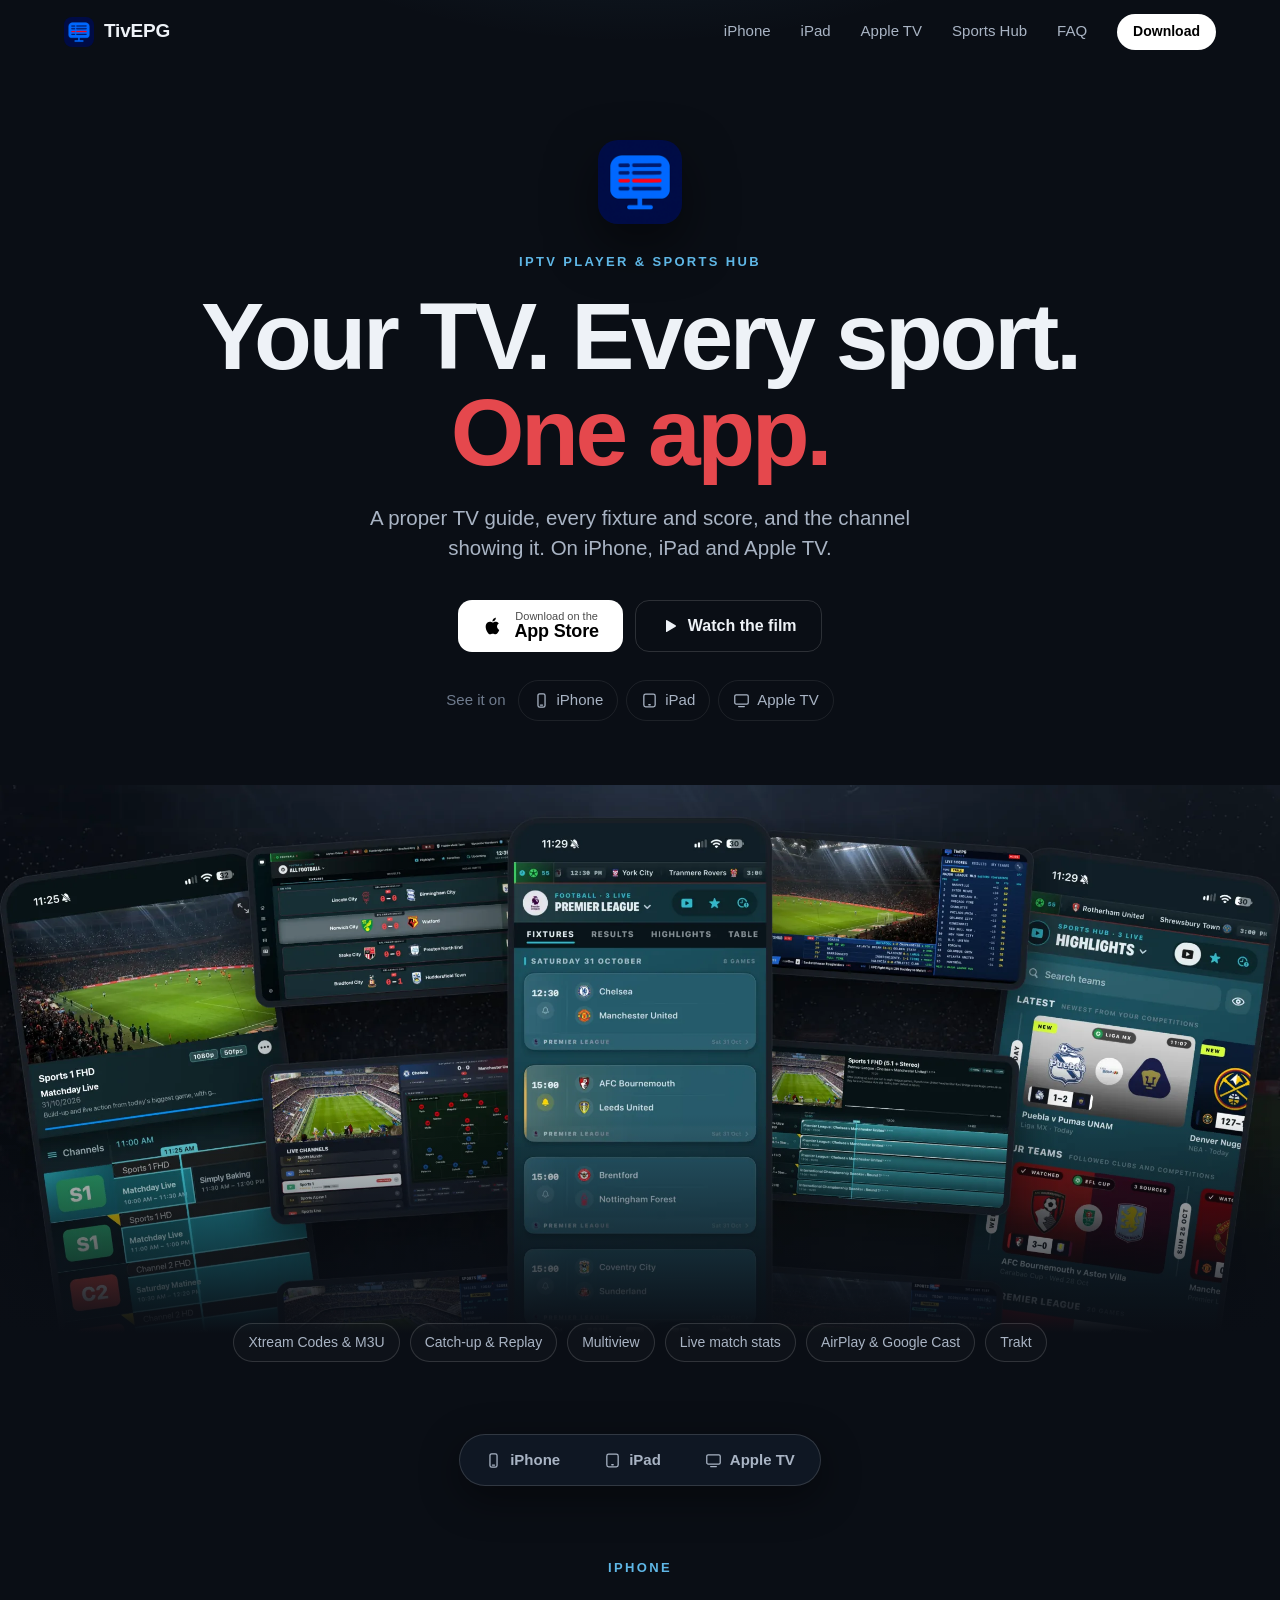
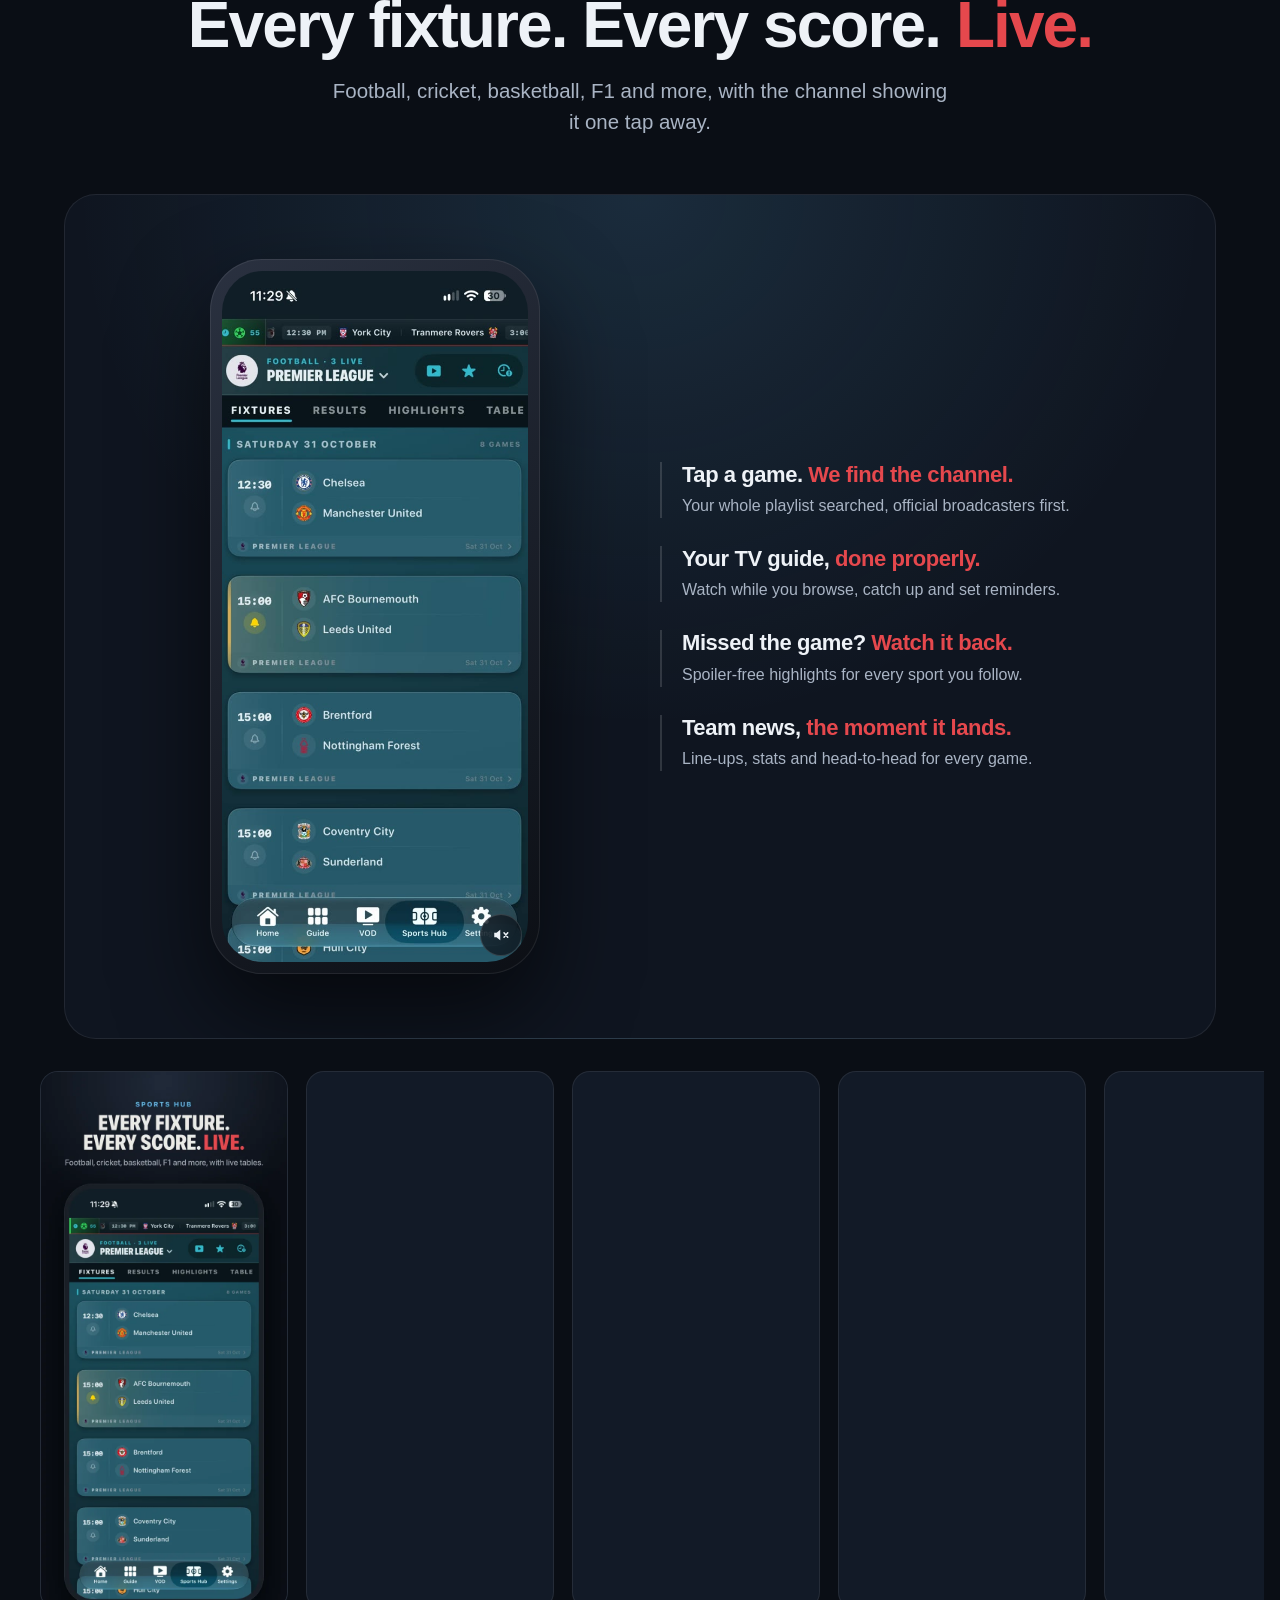
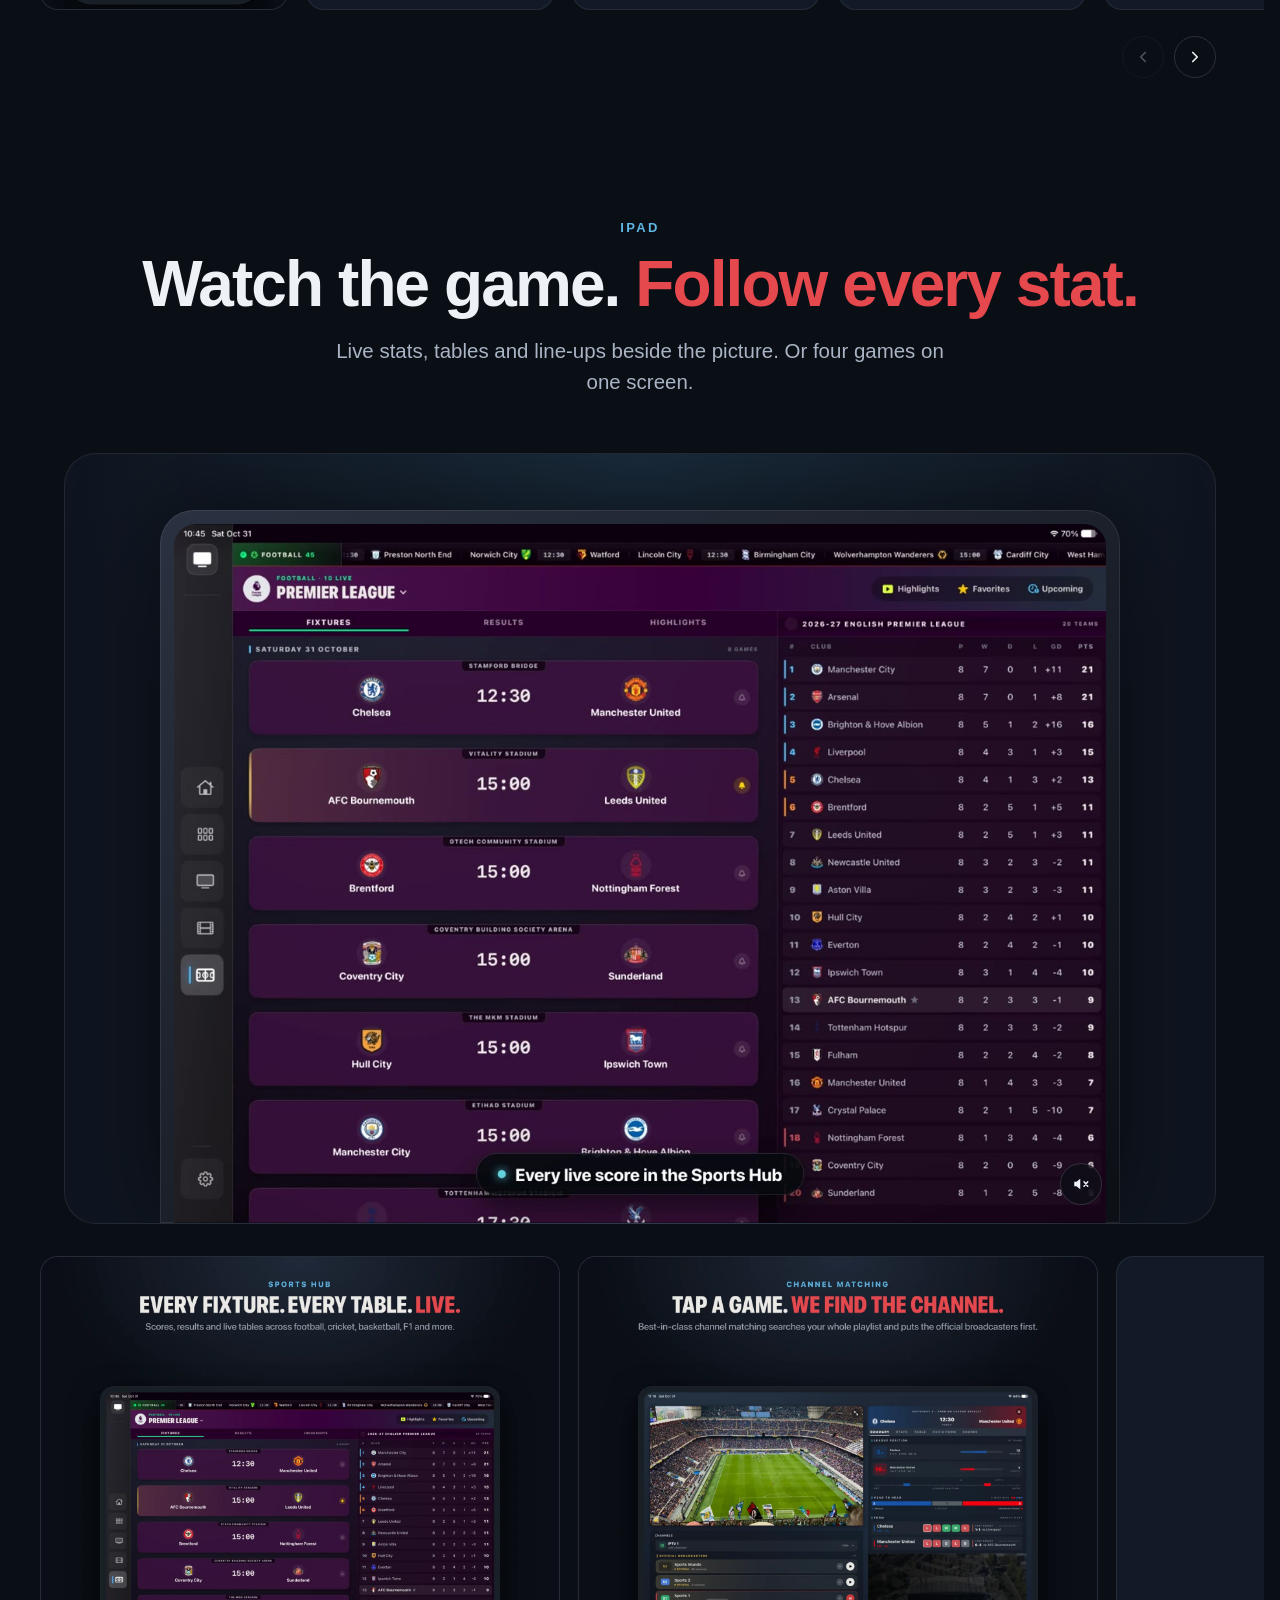
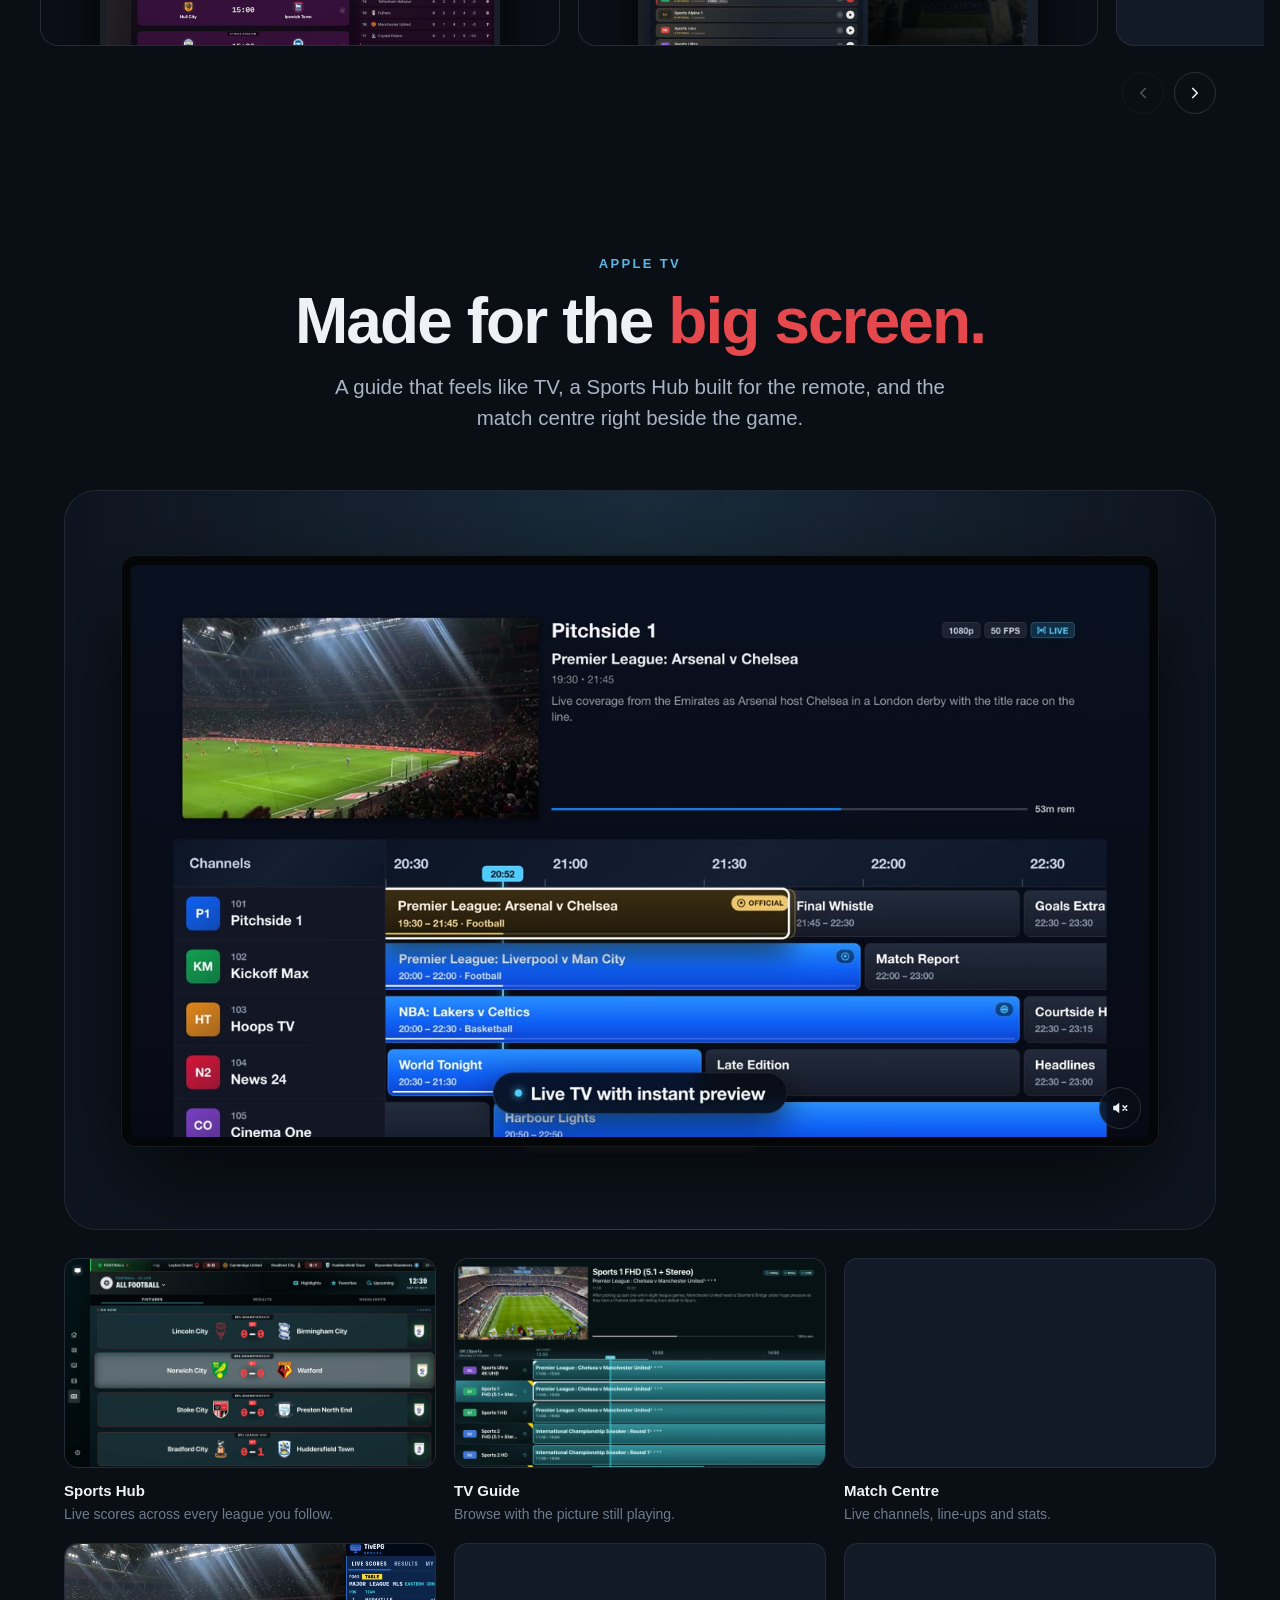
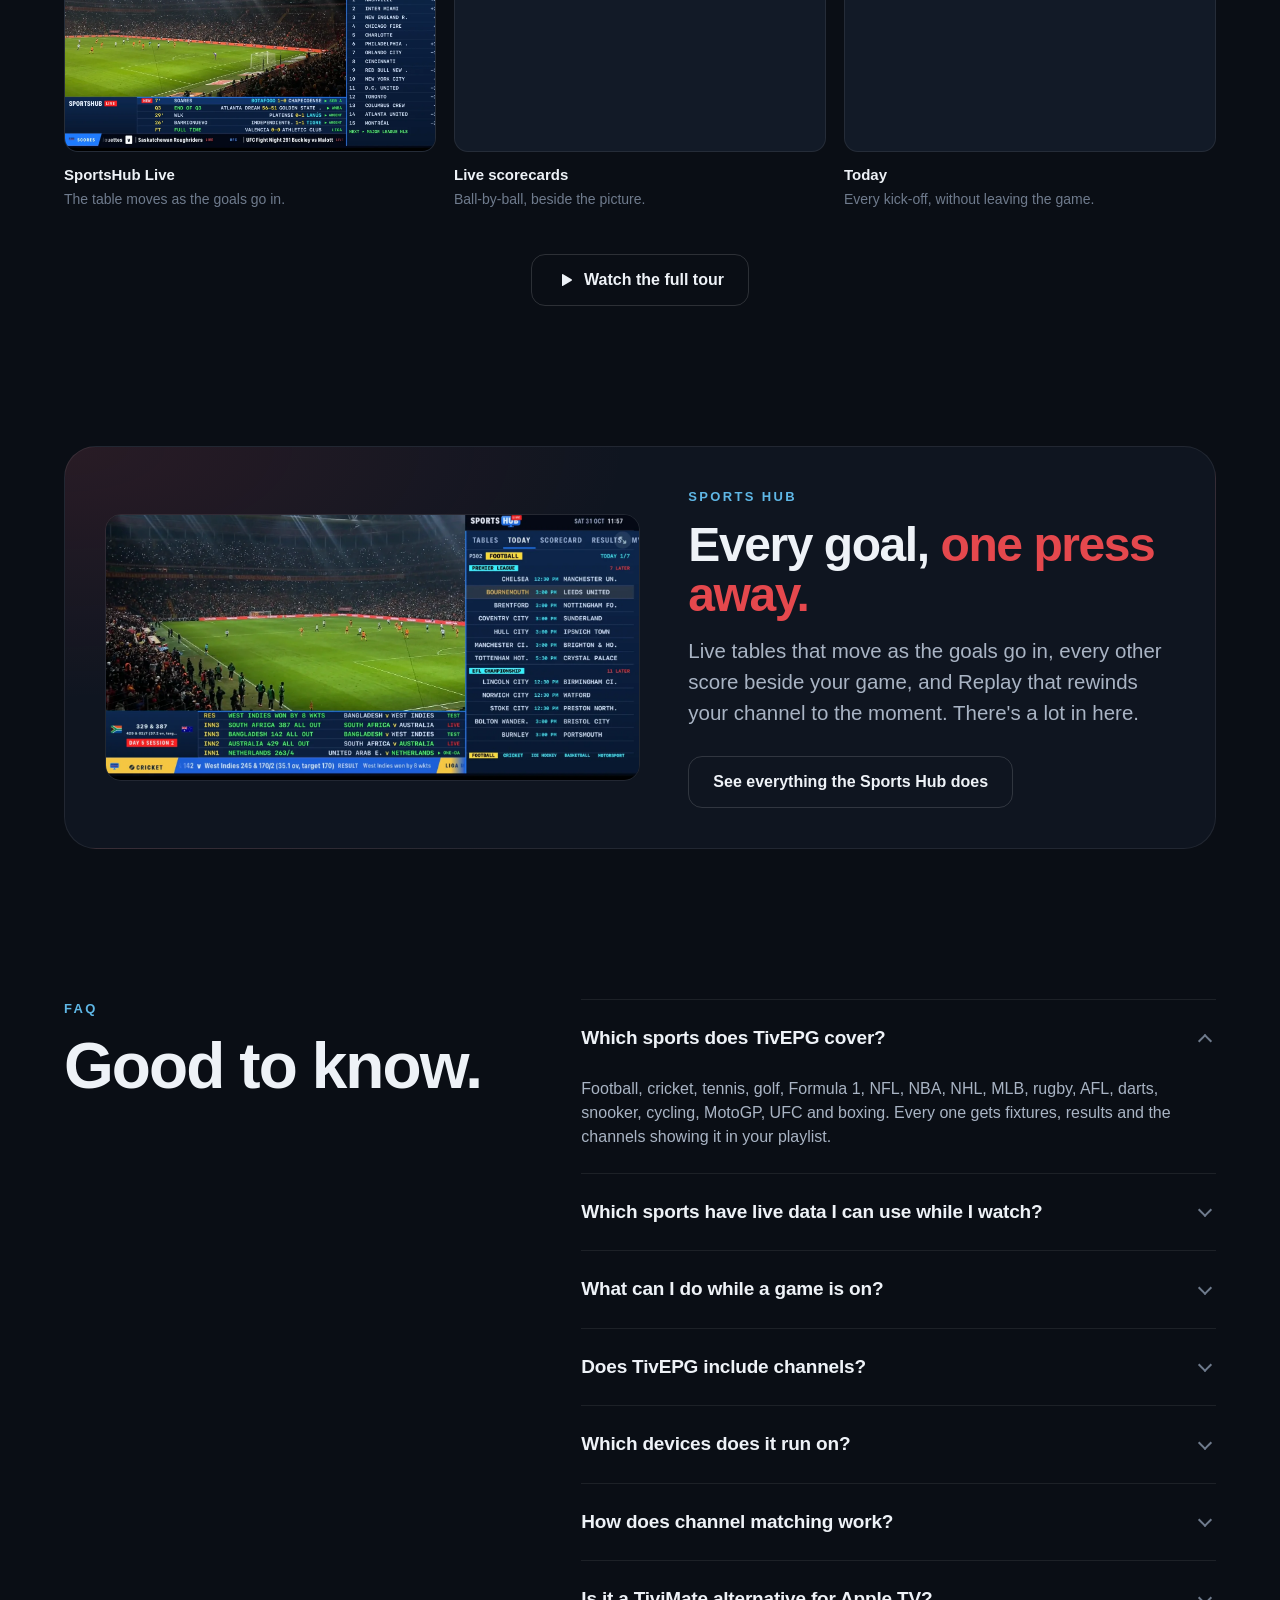
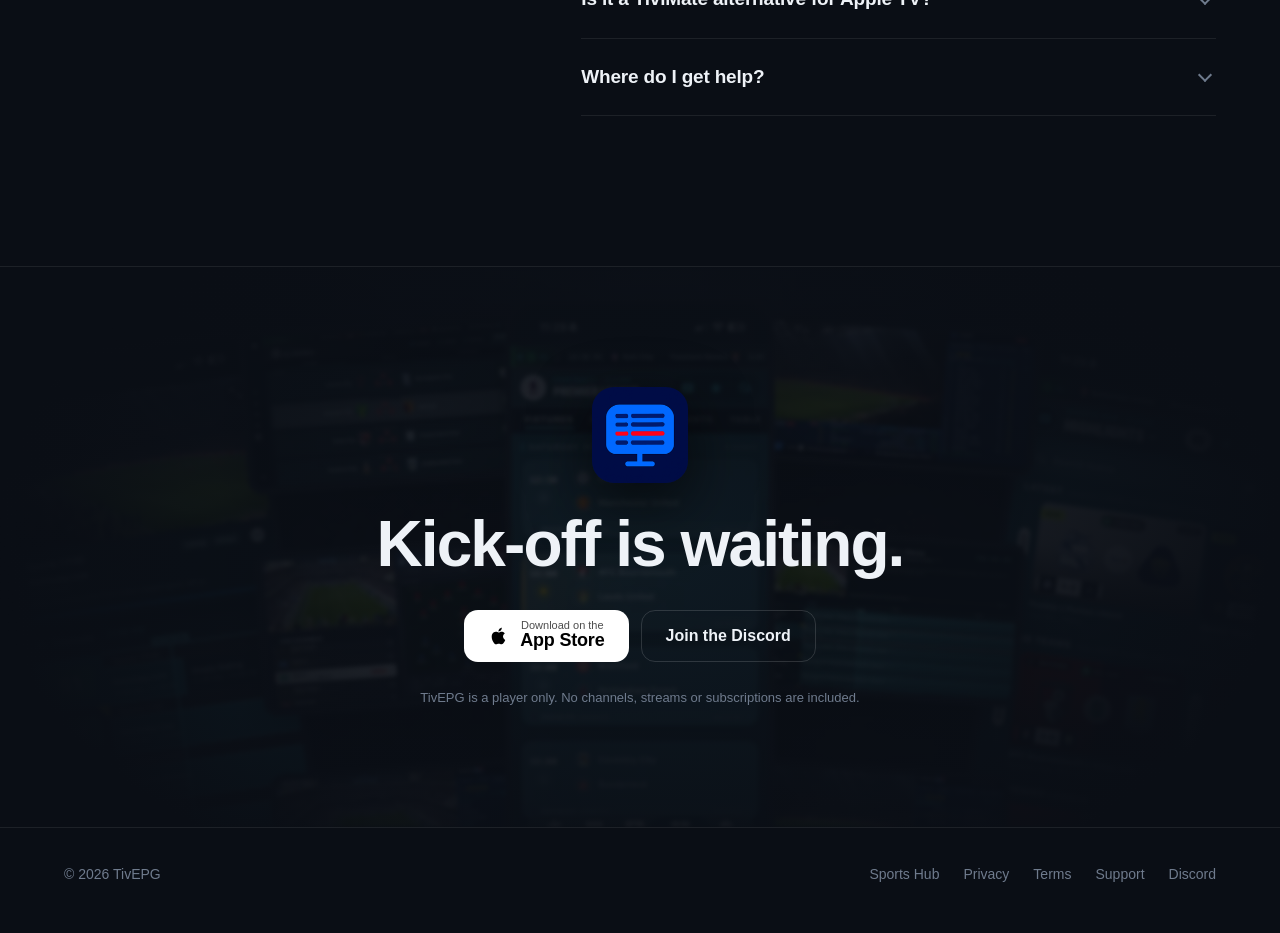
==== commit 0ecd7bfd: "Add Sports Hub page Documents the Hub, channel matching, SportsHub Live, Replay, Highlights and full" ====
--- a/docs/index.html
+++ b/docs/index.html
@@ -116,296 +116,7 @@
   }
   </script>
 
-  <style>
-    :root {
-      --ground: #0A0E15;
-      --ground-2: #0F1520;
-      --card: #121A27;
-      --line: rgba(255,255,255,0.08);
-      --line-2: rgba(255,255,255,0.14);
-      --text: #EEF2F7;
-      --text-2: #A9B4C4;
-      --text-3: #6F7B8D;
-      --blue: #5FB7E6;
-      --red: #E5484D;
-      --radius: 22px;
-      --ease: cubic-bezier(.2,.8,.2,1);
-      --max: 1200px;
-    }
-    *, *::before, *::after { box-sizing: border-box; margin: 0; padding: 0; }
-    html { scroll-behavior: smooth; -webkit-text-size-adjust: 100%; }
-    body {
-      background: var(--ground);
-      color: var(--text);
-      font-family: -apple-system, BlinkMacSystemFont, "SF Pro Display", "Segoe UI", Roboto, "Helvetica Neue", Arial, sans-serif;
-      -webkit-font-smoothing: antialiased;
-      line-height: 1.5;
-      overflow-x: hidden;
-    }
-    img, video { display: block; max-width: 100%; }
-    a { color: inherit; text-decoration: none; }
-    button { font: inherit; color: inherit; background: none; border: 0; cursor: pointer; }
-    .wrap { max-width: var(--max); margin: 0 auto; padding: 0 24px; }
-
-    /* ---------- Type ---------- */
-    .eyebrow {
-      font-size: 13px; font-weight: 700; letter-spacing: .18em; text-transform: uppercase; color: var(--blue);
-    }
-    .display {
-      font-weight: 800; letter-spacing: -0.035em; line-height: 1.02;
-      font-size: clamp(44px, 7.4vw, 96px);
-    }
-    .headline {
-      font-weight: 800; letter-spacing: -0.03em; line-height: 1.04;
-      font-size: clamp(34px, 5vw, 64px);
-    }
-    .accent { color: var(--red); }
-    .lede { font-size: clamp(17px, 1.6vw, 21px); color: var(--text-2); max-width: 620px; }
-
-    /* ---------- Buttons ---------- */
-    .btn {
-      display: inline-flex; align-items: center; gap: 10px; height: 52px; padding: 0 24px;
-      border-radius: 14px; font-weight: 600; font-size: 16px;
-      transition: transform .2s var(--ease), background .2s var(--ease), border-color .2s var(--ease);
-    }
-    .btn:active { transform: scale(.97); }
-    .btn-store { background: #fff; color: #000; }
-    .btn-store:hover { background: #E8ECF1; }
-    .btn-store svg { width: 22px; height: 22px; }
-    .btn-store small { display: block; font-size: 11px; font-weight: 500; line-height: 1; opacity: .7; }
-    .btn-store b { display: block; font-size: 18px; line-height: 1.1; letter-spacing: -0.01em; }
-    .btn-ghost { border: 1px solid var(--line-2); color: var(--text); }
-    .btn-ghost:hover { border-color: rgba(255,255,255,.35); background: rgba(255,255,255,.04); }
-    .btn-ghost svg { width: 18px; height: 18px; }
-
-    /* ---------- Nav ---------- */
-    .nav {
-      position: fixed; inset: 0 0 auto 0; z-index: 50; height: 64px;
-      transition: background .3s var(--ease), border-color .3s var(--ease);
-      border-bottom: 1px solid transparent;
-    }
-    .nav.solid {
-      background: rgba(10,14,21,.78); border-color: var(--line);
-      backdrop-filter: saturate(180%) blur(20px); -webkit-backdrop-filter: saturate(180%) blur(20px);
-    }
-    .nav .wrap { height: 100%; display: flex; align-items: center; justify-content: space-between; }
-    .brand { display: flex; align-items: center; gap: 10px; font-weight: 700; font-size: 19px; letter-spacing: -0.01em; }
-    .brand img { width: 30px; height: 30px; border-radius: 8px; }
-    .nav-links { display: flex; align-items: center; gap: 30px; list-style: none; font-size: 15px; color: var(--text-2); }
-    .nav-links a:hover { color: var(--text); }
-    .nav-get { height: 36px; padding: 0 16px; border-radius: 999px; background: #fff; color: #000; font-weight: 600; font-size: 14px; display: inline-flex; align-items: center; }
-    .nav-get:hover { background: #E8ECF1; color: #000 !important; }
-
-    /* ---------- Hero ---------- */
-    .hero { position: relative; padding: 140px 0 0; text-align: center; overflow: hidden; }
-    .hero::before {
-      content: ""; position: absolute; inset: -20% -10% auto; height: 900px; pointer-events: none;
-      background: radial-gradient(50% 50% at 50% 0%, rgba(95,183,230,.20), transparent 70%);
-    }
-    .hero .wrap { position: relative; }
-    .hero .icon { width: 84px; height: 84px; border-radius: 20px; margin: 0 auto 28px; box-shadow: 0 20px 50px rgba(0,0,0,.5); }
-    .hero .lede { margin: 22px auto 0; }
-    .hero-cta { display: flex; justify-content: center; gap: 12px; margin-top: 36px; flex-wrap: wrap; }
-    .hero-art { position: relative; margin-top: 64px; }
-    .hero-art img { width: 100%; height: auto; aspect-ratio: 3840 / 1646; object-fit: cover; }
-    .hero-art::after {
-      content: ""; position: absolute; inset: auto 0 0 0; height: 40%;
-      background: linear-gradient(to bottom, transparent, var(--ground));
-    }
-    .chips { display: flex; justify-content: center; flex-wrap: wrap; gap: 10px; margin-top: -10px; position: relative; z-index: 2; padding: 0 24px; }
-    .chip { padding: 8px 14px; border-radius: 999px; border: 1px solid var(--line-2); font-size: 14px; color: var(--text-2); background: rgba(255,255,255,.02); }
-
-    /* ---------- Platform sections ---------- */
-    .platform { padding: 140px 0 0; }
-    .platform-head { text-align: center; margin-bottom: 56px; }
-    .platform-head .headline { margin-top: 14px; }
-    .platform-head .lede { margin: 18px auto 0; }
-
-    .device-name { font-size: clamp(56px, 9vw, 120px); font-weight: 800; letter-spacing: -0.045em; line-height: .9; color: transparent;
-      -webkit-text-stroke: 1px rgba(255,255,255,.18); user-select: none; margin-bottom: 18px; }
-
-    .stage {
-      position: relative; border-radius: 32px; overflow: hidden;
-      background: radial-gradient(70% 90% at 50% 0%, rgba(95,183,230,.14), transparent 70%), var(--ground-2);
-      border: 1px solid var(--line);
-    }
-
-    /* iPhone: phone-framed preview beside text */
-    .phone-stage { display: grid; grid-template-columns: minmax(0, 1fr) minmax(0, 1fr); align-items: center; gap: 40px; padding: 64px; }
-    .phone {
-      width: min(330px, 100%); margin: 0 auto; aspect-ratio: 886 / 1920; border-radius: 52px; padding: 12px;
-      background: linear-gradient(145deg, #2A3140, #0C0F15); box-shadow: 0 40px 90px rgba(0,0,0,.6), inset 0 0 0 1px rgba(255,255,255,.08);
-      position: relative;
-    }
-    .phone video { width: 100%; height: 100%; object-fit: cover; border-radius: 41px; background: #000; }
-    .points { list-style: none; display: grid; gap: 28px; }
-    .points li { border-left: 2px solid var(--line-2); padding-left: 20px; }
-    .points b { display: block; font-size: 22px; font-weight: 700; letter-spacing: -0.02em; line-height: 1.2; }
-    .points b em { font-style: normal; color: var(--red); }
-    .points span { display: block; margin-top: 6px; color: var(--text-2); font-size: 16px; }
-
-    /* iPad + Apple TV: wide framed preview */
-    .wide-stage { padding: 56px 56px 0; }
-    .tablet {
-      max-width: 960px; margin: 0 auto; border-radius: 34px 34px 0 0; padding: 14px 14px 0;
-      background: linear-gradient(145deg, #2A3140, #0C0F15); box-shadow: 0 -10px 80px rgba(0,0,0,.5), inset 0 0 0 1px rgba(255,255,255,.08);
-    }
-    .tablet video { width: 100%; aspect-ratio: 1600 / 1200; object-fit: cover; border-radius: 22px 22px 0 0; background: #000; }
-    .tv { max-width: 1040px; margin: 0 auto; }
-    .tv-screen { border-radius: 14px; padding: 10px; background: #050608; box-shadow: 0 40px 100px rgba(0,0,0,.6), inset 0 0 0 1px rgba(255,255,255,.08); }
-    .tv-screen video { width: 100%; aspect-ratio: 16 / 9; object-fit: cover; border-radius: 6px; background: #000; }
-    .tv-foot { width: 22%; height: 10px; margin: 0 auto; background: linear-gradient(#1A1F28, #0C0F15); border-radius: 0 0 8px 8px; }
-    .tv-stage { padding: 64px 56px 72px; }
-
-    .sound {
-      position: absolute; right: 18px; bottom: 18px; z-index: 3; width: 42px; height: 42px; border-radius: 50%;
-      display: grid; place-items: center; background: rgba(10,14,21,.7); border: 1px solid var(--line-2);
-      backdrop-filter: blur(12px); -webkit-backdrop-filter: blur(12px); transition: background .2s;
-    }
-    .sound:hover { background: rgba(30,36,48,.9); }
-    .sound svg { width: 18px; height: 18px; }
-    .sound .on { display: none; }
-    .sound[aria-pressed="true"] .on { display: block; }
-    .sound[aria-pressed="true"] .off { display: none; }
-
-    /* Screenshot rails */
-    .rail-wrap { position: relative; margin-top: 28px; }
-    .rail {
-      display: flex; gap: 18px; overflow-x: auto; scroll-snap-type: x mandatory; padding: 4px 24px 20px;
-      scroll-padding: 0 24px; scrollbar-width: none; -webkit-overflow-scrolling: touch;
-      max-width: calc(var(--max) + 48px); margin: 0 auto;
-    }
-    .rail::-webkit-scrollbar { display: none; }
-    .shot { flex: 0 0 auto; scroll-snap-align: start; border-radius: 18px; overflow: hidden; cursor: zoom-in; border: 1px solid var(--line); background: var(--card); transition: transform .35s var(--ease), border-color .35s var(--ease); }
-    .shot:hover { transform: translateY(-6px); border-color: var(--line-2); }
-    .shot img { width: 100%; height: 100%; object-fit: cover; }
-    .shot.p { width: 248px; aspect-ratio: 1320 / 2868; }
-    .shot.l { width: 520px; aspect-ratio: 2752 / 2064; }
-    .rail-nav { display: flex; justify-content: flex-end; gap: 10px; max-width: var(--max); margin: 6px auto 0; padding: 0 24px; }
-    .rail-nav button { width: 42px; height: 42px; border-radius: 50%; border: 1px solid var(--line-2); display: grid; place-items: center; transition: background .2s, opacity .2s; }
-    .rail-nav button:hover { background: rgba(255,255,255,.06); }
-    .rail-nav button:disabled { opacity: .3; cursor: default; }
-    .rail-nav svg { width: 18px; height: 18px; }
-
-    /* Apple TV gallery */
-    .tv-grid { display: grid; grid-template-columns: repeat(3, 1fr); gap: 18px; margin-top: 28px; }
-    .tv-grid figure { cursor: zoom-in; }
-    .tv-grid .frame { border-radius: 14px; overflow: hidden; border: 1px solid var(--line); background: var(--card); aspect-ratio: 16 / 9; transition: transform .35s var(--ease), border-color .35s var(--ease); }
-    .tv-grid figure:hover .frame { transform: translateY(-4px); border-color: var(--line-2); }
-    .tv-grid img { width: 100%; height: 100%; object-fit: cover; object-position: top left; }
-    .tv-grid figcaption { margin-top: 12px; font-size: 15px; font-weight: 600; }
-    .tv-grid figcaption span { display: block; font-weight: 400; color: var(--text-3); font-size: 14px; margin-top: 2px; }
-
-    .film-cta { display: flex; justify-content: center; margin-top: 44px; }
-
-    /* ---------- Device switcher ---------- */
-    .pick { display: flex; justify-content: center; align-items: center; gap: 8px; margin-top: 28px; flex-wrap: wrap; font-size: 15px; color: var(--text-3); }
-    .pick span { margin-right: 4px; }
-    .pick a { display: inline-flex; align-items: center; gap: 7px; padding: 8px 14px; border-radius: 999px; color: var(--text-2); border: 1px solid var(--line); transition: color .2s, border-color .2s, background .2s; }
-    .pick a:hover { color: var(--text); border-color: var(--line-2); background: rgba(255,255,255,.04); }
-    .pick svg, .switch svg { width: 17px; height: 17px; flex: none; }
-
-    .switch-bar { position: sticky; top: 76px; z-index: 40; display: flex; justify-content: center; margin-top: 72px; pointer-events: none; }
-    .switch {
-      position: relative; display: flex; gap: 4px; padding: 5px; border-radius: 999px; pointer-events: auto;
-      background: rgba(18,26,39,.82); border: 1px solid var(--line-2); box-shadow: 0 12px 40px rgba(0,0,0,.45);
-      backdrop-filter: saturate(180%) blur(20px); -webkit-backdrop-filter: saturate(180%) blur(20px);
-    }
-    .switch a {
-      position: relative; z-index: 1; display: inline-flex; align-items: center; gap: 8px; height: 40px; padding: 0 20px;
-      border-radius: 999px; font-size: 15px; font-weight: 600; color: var(--text-2); transition: color .3s var(--ease); white-space: nowrap;
-    }
-    .switch a:hover { color: var(--text); }
-    .switch a.active { color: #0A0E15; }
-    .switch-thumb { position: absolute; z-index: 0; top: 5px; height: 40px; left: 0; width: 0; border-radius: 999px; background: #fff; opacity: 0; transition: transform .45s var(--ease), width .45s var(--ease), opacity .3s; }
-    .switch-thumb.on { opacity: 1; }
-    .devices .platform:first-of-type { padding-top: 72px; }
-    .platform { scroll-margin-top: 72px; }
-    @media (max-width: 720px) {
-      .switch-bar { top: 72px; margin-top: 56px; }
-      .switch a { padding: 0 14px; font-size: 14px; height: 38px; gap: 6px; }
-      .switch-thumb { height: 38px; }
-      .devices .platform:first-of-type { padding-top: 56px; }
-      .platform { scroll-margin-top: 92px; }
-    }
-
-    /* ---------- FAQ ---------- */
-    .faq { padding: 150px 0 0; }
-    .faq-grid { display: grid; grid-template-columns: 1fr 1.4fr; gap: 64px; align-items: start; }
-    .faq details { border-top: 1px solid var(--line); }
-    .faq details:last-child { border-bottom: 1px solid var(--line); }
-    .faq summary { list-style: none; cursor: pointer; padding: 24px 40px 24px 0; font-size: 19px; font-weight: 600; position: relative; letter-spacing: -0.01em; }
-    .faq summary::-webkit-details-marker { display: none; }
-    .faq summary::after { content: ""; position: absolute; right: 6px; top: 50%; width: 10px; height: 10px; border-right: 2px solid var(--text-3); border-bottom: 2px solid var(--text-3); transform: translateY(-70%) rotate(45deg); transition: transform .25s var(--ease); }
-    .faq details[open] summary::after { transform: translateY(-30%) rotate(-135deg); }
-    .faq details p { padding: 0 40px 24px 0; color: var(--text-2); }
-
-    .sport-data { list-style: none; margin: 0 40px 18px 0; display: grid; gap: 0; border: 1px solid var(--line); border-radius: 14px; overflow: hidden; }
-    .sport-data li { display: grid; grid-template-columns: 150px 1fr; gap: 16px; padding: 14px 18px; border-top: 1px solid var(--line); background: rgba(255,255,255,.015); }
-    .sport-data li:first-child { border-top: 0; }
-    .sport-data b { font-weight: 700; font-size: 15px; }
-    .sport-data span { color: var(--text-2); font-size: 15px; }
-    @media (max-width: 720px) { .sport-data { margin-right: 0; } .sport-data li { grid-template-columns: 1fr; gap: 2px; } }
-
-    /* ---------- Final CTA ---------- */
-    .final { position: relative; margin-top: 150px; padding: 120px 0; text-align: center; overflow: hidden; border-top: 1px solid var(--line); }
-    .final::before { content: ""; position: absolute; inset: 0; background: url("media/hero-1200.webp") center 30% / cover no-repeat; opacity: .16; filter: blur(2px); }
-    .final::after { content: ""; position: absolute; inset: 0; background: radial-gradient(60% 80% at 50% 50%, transparent, var(--ground) 85%); }
-    .final .wrap { position: relative; z-index: 1; }
-    .final .icon { width: 96px; height: 96px; border-radius: 22px; margin: 0 auto 28px; box-shadow: 0 20px 60px rgba(0,0,0,.6); }
-    .final .hero-cta { margin-top: 32px; }
-    .fine { margin-top: 26px; font-size: 13px; color: var(--text-3); }
-
-    /* ---------- Footer ---------- */
-    footer { border-top: 1px solid var(--line); padding: 36px 0 48px; font-size: 14px; color: var(--text-3); }
-    footer .wrap { display: flex; justify-content: space-between; align-items: center; gap: 20px; flex-wrap: wrap; }
-    footer nav { display: flex; gap: 24px; flex-wrap: wrap; }
-    footer a:hover { color: var(--text); }
-
-    /* ---------- Lightbox ---------- */
-    .lightbox { position: fixed; inset: 0; z-index: 100; display: grid; place-items: center; padding: 24px; background: rgba(5,7,11,.94); opacity: 0; pointer-events: none; transition: opacity .25s var(--ease); }
-    .lightbox.open { opacity: 1; pointer-events: auto; }
-    .lightbox img, .lightbox video { max-width: min(100%, 1600px); max-height: calc(100vh - 48px); border-radius: 14px; box-shadow: 0 30px 100px rgba(0,0,0,.7); }
-    .lightbox video { width: min(100%, 1400px); }
-    .lightbox-close { position: absolute; top: 18px; right: 18px; width: 44px; height: 44px; border-radius: 50%; background: rgba(255,255,255,.08); display: grid; place-items: center; }
-    .lightbox-close svg { width: 18px; height: 18px; }
-
-    /* ---------- Reveal ---------- */
-    .reveal { opacity: 0; transform: translateY(28px); transition: opacity .9s var(--ease), transform .9s var(--ease); }
-    .reveal.in { opacity: 1; transform: none; }
-
-    /* ---------- Responsive ---------- */
-    @media (max-width: 980px) {
-      .phone-stage { grid-template-columns: 1fr; padding: 48px 28px; gap: 48px; }
-      .points { max-width: 460px; margin: 0 auto; }
-      .tv-grid { grid-template-columns: repeat(2, 1fr); }
-      .faq-grid { grid-template-columns: 1fr; gap: 28px; }
-    }
-    @media (max-width: 720px) {
-      .nav-links li:not(:last-child) { display: none; }
-      .hero { padding-top: 112px; }
-      .hero-art { margin-top: 44px; }
-      .hero-art img { aspect-ratio: 16 / 10; object-position: 50% 0; }
-      .platform { padding-top: 104px; }
-      .wrap.flush { padding: 0; }
-      .stage { border-radius: 0; border-left: 0; border-right: 0; }
-      .wide-stage { padding: 32px 16px 0; }
-      .tablet { border-radius: 22px 22px 0 0; padding: 8px 8px 0; }
-      .tablet video { border-radius: 15px 15px 0 0; }
-      .tv-stage { padding: 36px 16px 44px; }
-      .shot.p { width: 64vw; }
-      .shot.l { width: 86vw; }
-      .rail-nav { display: none; }
-      .tv-grid { grid-template-columns: 1fr; }
-      .faq { padding-top: 110px; }
-      .final { margin-top: 110px; padding: 90px 0; }
-    }
-    @media (prefers-reduced-motion: reduce) {
-      html { scroll-behavior: auto; }
-      .reveal { opacity: 1; transform: none; transition: none; }
-      .shot, .tv-grid .frame { transition: none; }
-    }
-  </style>
+  <link rel="stylesheet" href="site.css" />
 </head>
 <body>
 
@@ -429,6 +140,7 @@
       <li><a href="#iphone">iPhone</a></li>
       <li><a href="#ipad">iPad</a></li>
       <li><a href="#apple-tv">Apple TV</a></li>
+      <li><a href="sports-hub.html">Sports Hub</a></li>
       <li><a href="#faq">FAQ</a></li>
       <li><a class="nav-get" href="https://apps.apple.com/gb/app/tivepg-iptv-player-sports-hub/id6755161632">Download</a></li>
     </ul>
@@ -594,6 +306,21 @@
   </section>
 
   </div>
+
+  <!-- ============ SPORTS HUB TEASER ============ -->
+  <section class="platform" id="sports-hub-teaser">
+    <div class="wrap reveal">
+      <a class="teaser" href="sports-hub.html">
+        <img src="screens/tv/live_today.webp" alt="SportsHub Live on Apple TV" loading="lazy" decoding="async" />
+        <div>
+          <p class="eyebrow">Sports Hub</p>
+          <h2 class="headline">Every goal, <span class="accent">one press away.</span></h2>
+          <p class="lede">Live tables that move as the goals go in, every other score beside your game, and Replay that rewinds your channel to the moment. There's a lot in here.</p>
+          <span class="btn btn-ghost" style="margin-top:28px">See everything the Sports Hub does</span>
+        </div>
+      </a>
+    </div>
+  </section>
 
   <!-- ============ FAQ ============ -->
   <section class="faq" id="faq">
@@ -648,6 +375,7 @@
   <div class="wrap">
     <span>&copy; 2026 TivEPG</span>
     <nav>
+      <a href="sports-hub.html">Sports Hub</a>
       <a href="privacy.html">Privacy</a>
       <a href="terms.html">Terms</a>
       <a href="support.html">Support</a>
--- a/docs/site.css
+++ b/docs/site.css
@@ -0,0 +1,297 @@
+:root {
+  --ground: #0A0E15;
+  --ground-2: #0F1520;
+  --card: #121A27;
+  --line: rgba(255,255,255,0.08);
+  --line-2: rgba(255,255,255,0.14);
+  --text: #EEF2F7;
+  --text-2: #A9B4C4;
+  --text-3: #6F7B8D;
+  --blue: #5FB7E6;
+  --red: #E5484D;
+  --radius: 22px;
+  --ease: cubic-bezier(.2,.8,.2,1);
+  --max: 1200px;
+}
+*, *::before, *::after { box-sizing: border-box; margin: 0; padding: 0; }
+html { scroll-behavior: smooth; -webkit-text-size-adjust: 100%; }
+body {
+  background: var(--ground);
+  color: var(--text);
+  font-family: -apple-system, BlinkMacSystemFont, "SF Pro Display", "Segoe UI", Roboto, "Helvetica Neue", Arial, sans-serif;
+  -webkit-font-smoothing: antialiased;
+  line-height: 1.5;
+  overflow-x: hidden;
+}
+img, video { display: block; max-width: 100%; }
+a { color: inherit; text-decoration: none; }
+button { font: inherit; color: inherit; background: none; border: 0; cursor: pointer; }
+.wrap { max-width: var(--max); margin: 0 auto; padding: 0 24px; }
+
+/* ---------- Type ---------- */
+.eyebrow {
+  font-size: 13px; font-weight: 700; letter-spacing: .18em; text-transform: uppercase; color: var(--blue);
+}
+.display {
+  font-weight: 800; letter-spacing: -0.035em; line-height: 1.02;
+  font-size: clamp(44px, 7.4vw, 96px);
+}
+.headline {
+  font-weight: 800; letter-spacing: -0.03em; line-height: 1.04;
+  font-size: clamp(34px, 5vw, 64px);
+}
+.accent { color: var(--red); }
+.lede { font-size: clamp(17px, 1.6vw, 21px); color: var(--text-2); max-width: 620px; }
+
+/* ---------- Buttons ---------- */
+.btn {
+  display: inline-flex; align-items: center; gap: 10px; height: 52px; padding: 0 24px;
+  border-radius: 14px; font-weight: 600; font-size: 16px;
+  transition: transform .2s var(--ease), background .2s var(--ease), border-color .2s var(--ease);
+}
+.btn:active { transform: scale(.97); }
+.btn-store { background: #fff; color: #000; }
+.btn-store:hover { background: #E8ECF1; }
+.btn-store svg { width: 22px; height: 22px; }
+.btn-store small { display: block; font-size: 11px; font-weight: 500; line-height: 1; opacity: .7; }
+.btn-store b { display: block; font-size: 18px; line-height: 1.1; letter-spacing: -0.01em; }
+.btn-ghost { border: 1px solid var(--line-2); color: var(--text); }
+.btn-ghost:hover { border-color: rgba(255,255,255,.35); background: rgba(255,255,255,.04); }
+.btn-ghost svg { width: 18px; height: 18px; }
+
+/* ---------- Nav ---------- */
+.nav {
+  position: fixed; inset: 0 0 auto 0; z-index: 50; height: 64px;
+  transition: background .3s var(--ease), border-color .3s var(--ease);
+  border-bottom: 1px solid transparent;
+}
+.nav.solid {
+  background: rgba(10,14,21,.78); border-color: var(--line);
+  backdrop-filter: saturate(180%) blur(20px); -webkit-backdrop-filter: saturate(180%) blur(20px);
+}
+.nav .wrap { height: 100%; display: flex; align-items: center; justify-content: space-between; }
+.brand { display: flex; align-items: center; gap: 10px; font-weight: 700; font-size: 19px; letter-spacing: -0.01em; }
+.brand img { width: 30px; height: 30px; border-radius: 8px; }
+.nav-links { display: flex; align-items: center; gap: 30px; list-style: none; font-size: 15px; color: var(--text-2); }
+.nav-links a:hover { color: var(--text); }
+.nav-get { height: 36px; padding: 0 16px; border-radius: 999px; background: #fff; color: #000; font-weight: 600; font-size: 14px; display: inline-flex; align-items: center; }
+.nav-get:hover { background: #E8ECF1; color: #000 !important; }
+
+/* ---------- Hero ---------- */
+.hero { position: relative; padding: 140px 0 0; text-align: center; overflow: hidden; }
+.hero::before {
+  content: ""; position: absolute; inset: -20% -10% auto; height: 900px; pointer-events: none;
+  background: radial-gradient(50% 50% at 50% 0%, rgba(95,183,230,.20), transparent 70%);
+}
+.hero .wrap { position: relative; }
+.hero .icon { width: 84px; height: 84px; border-radius: 20px; margin: 0 auto 28px; box-shadow: 0 20px 50px rgba(0,0,0,.5); }
+.hero .lede { margin: 22px auto 0; }
+.hero-cta { display: flex; justify-content: center; gap: 12px; margin-top: 36px; flex-wrap: wrap; }
+.hero-art { position: relative; margin-top: 64px; }
+.hero-art img { width: 100%; height: auto; aspect-ratio: 3840 / 1646; object-fit: cover; }
+.hero-art::after {
+  content: ""; position: absolute; inset: auto 0 0 0; height: 40%;
+  background: linear-gradient(to bottom, transparent, var(--ground));
+}
+.chips { display: flex; justify-content: center; flex-wrap: wrap; gap: 10px; margin-top: -10px; position: relative; z-index: 2; padding: 0 24px; }
+.chip { padding: 8px 14px; border-radius: 999px; border: 1px solid var(--line-2); font-size: 14px; color: var(--text-2); background: rgba(255,255,255,.02); }
+
+/* ---------- Platform sections ---------- */
+.platform { padding: 140px 0 0; }
+.platform-head { text-align: center; margin-bottom: 56px; }
+.platform-head .headline { margin-top: 14px; }
+.platform-head .lede { margin: 18px auto 0; }
+
+.device-name { font-size: clamp(56px, 9vw, 120px); font-weight: 800; letter-spacing: -0.045em; line-height: .9; color: transparent;
+  -webkit-text-stroke: 1px rgba(255,255,255,.18); user-select: none; margin-bottom: 18px; }
+
+.stage {
+  position: relative; border-radius: 32px; overflow: hidden;
+  background: radial-gradient(70% 90% at 50% 0%, rgba(95,183,230,.14), transparent 70%), var(--ground-2);
+  border: 1px solid var(--line);
+}
+
+/* iPhone: phone-framed preview beside text */
+.phone-stage { display: grid; grid-template-columns: minmax(0, 1fr) minmax(0, 1fr); align-items: center; gap: 40px; padding: 64px; }
+.phone {
+  width: min(330px, 100%); margin: 0 auto; aspect-ratio: 886 / 1920; border-radius: 52px; padding: 12px;
+  background: linear-gradient(145deg, #2A3140, #0C0F15); box-shadow: 0 40px 90px rgba(0,0,0,.6), inset 0 0 0 1px rgba(255,255,255,.08);
+  position: relative;
+}
+.phone video { width: 100%; height: 100%; object-fit: cover; border-radius: 41px; background: #000; }
+.points { list-style: none; display: grid; gap: 28px; }
+.points li { border-left: 2px solid var(--line-2); padding-left: 20px; }
+.points b { display: block; font-size: 22px; font-weight: 700; letter-spacing: -0.02em; line-height: 1.2; }
+.points b em { font-style: normal; color: var(--red); }
+.points span { display: block; margin-top: 6px; color: var(--text-2); font-size: 16px; }
+
+/* iPad + Apple TV: wide framed preview */
+.wide-stage { padding: 56px 56px 0; }
+.tablet {
+  max-width: 960px; margin: 0 auto; border-radius: 34px 34px 0 0; padding: 14px 14px 0;
+  background: linear-gradient(145deg, #2A3140, #0C0F15); box-shadow: 0 -10px 80px rgba(0,0,0,.5), inset 0 0 0 1px rgba(255,255,255,.08);
+}
+.tablet video { width: 100%; aspect-ratio: 1600 / 1200; object-fit: cover; border-radius: 22px 22px 0 0; background: #000; }
+.tv { max-width: 1040px; margin: 0 auto; }
+.tv-screen { border-radius: 14px; padding: 10px; background: #050608; box-shadow: 0 40px 100px rgba(0,0,0,.6), inset 0 0 0 1px rgba(255,255,255,.08); }
+.tv-screen video { width: 100%; aspect-ratio: 16 / 9; object-fit: cover; border-radius: 6px; background: #000; }
+.tv-foot { width: 22%; height: 10px; margin: 0 auto; background: linear-gradient(#1A1F28, #0C0F15); border-radius: 0 0 8px 8px; }
+.tv-stage { padding: 64px 56px 72px; }
+
+.sound {
+  position: absolute; right: 18px; bottom: 18px; z-index: 3; width: 42px; height: 42px; border-radius: 50%;
+  display: grid; place-items: center; background: rgba(10,14,21,.7); border: 1px solid var(--line-2);
+  backdrop-filter: blur(12px); -webkit-backdrop-filter: blur(12px); transition: background .2s;
+}
+.sound:hover { background: rgba(30,36,48,.9); }
+.sound svg { width: 18px; height: 18px; }
+.sound .on { display: none; }
+.sound[aria-pressed="true"] .on { display: block; }
+.sound[aria-pressed="true"] .off { display: none; }
+
+/* Screenshot rails */
+.rail-wrap { position: relative; margin-top: 28px; }
+.rail {
+  display: flex; gap: 18px; overflow-x: auto; scroll-snap-type: x mandatory; padding: 4px 24px 20px;
+  scroll-padding: 0 24px; scrollbar-width: none; -webkit-overflow-scrolling: touch;
+  max-width: calc(var(--max) + 48px); margin: 0 auto;
+}
+.rail::-webkit-scrollbar { display: none; }
+.shot { flex: 0 0 auto; scroll-snap-align: start; border-radius: 18px; overflow: hidden; cursor: zoom-in; border: 1px solid var(--line); background: var(--card); transition: transform .35s var(--ease), border-color .35s var(--ease); }
+.shot:hover { transform: translateY(-6px); border-color: var(--line-2); }
+.shot img { width: 100%; height: 100%; object-fit: cover; }
+.shot.p { width: 248px; aspect-ratio: 1320 / 2868; }
+.shot.l { width: 520px; aspect-ratio: 2752 / 2064; }
+.rail-nav { display: flex; justify-content: flex-end; gap: 10px; max-width: var(--max); margin: 6px auto 0; padding: 0 24px; }
+.rail-nav button { width: 42px; height: 42px; border-radius: 50%; border: 1px solid var(--line-2); display: grid; place-items: center; transition: background .2s, opacity .2s; }
+.rail-nav button:hover { background: rgba(255,255,255,.06); }
+.rail-nav button:disabled { opacity: .3; cursor: default; }
+.rail-nav svg { width: 18px; height: 18px; }
+
+/* Apple TV gallery */
+.tv-grid { display: grid; grid-template-columns: repeat(3, 1fr); gap: 18px; margin-top: 28px; }
+.tv-grid figure { cursor: zoom-in; }
+.tv-grid .frame { border-radius: 14px; overflow: hidden; border: 1px solid var(--line); background: var(--card); aspect-ratio: 16 / 9; transition: transform .35s var(--ease), border-color .35s var(--ease); }
+.tv-grid figure:hover .frame { transform: translateY(-4px); border-color: var(--line-2); }
+.tv-grid img { width: 100%; height: 100%; object-fit: cover; object-position: top left; }
+.tv-grid figcaption { margin-top: 12px; font-size: 15px; font-weight: 600; }
+.tv-grid figcaption span { display: block; font-weight: 400; color: var(--text-3); font-size: 14px; margin-top: 2px; }
+
+.film-cta { display: flex; justify-content: center; margin-top: 44px; }
+
+/* ---------- Device switcher ---------- */
+.pick { display: flex; justify-content: center; align-items: center; gap: 8px; margin-top: 28px; flex-wrap: wrap; font-size: 15px; color: var(--text-3); }
+.pick span { margin-right: 4px; }
+.pick a { display: inline-flex; align-items: center; gap: 7px; padding: 8px 14px; border-radius: 999px; color: var(--text-2); border: 1px solid var(--line); transition: color .2s, border-color .2s, background .2s; }
+.pick a:hover { color: var(--text); border-color: var(--line-2); background: rgba(255,255,255,.04); }
+.pick svg, .switch svg { width: 17px; height: 17px; flex: none; }
+
+.switch-bar { position: sticky; top: 76px; z-index: 40; display: flex; justify-content: center; margin-top: 72px; pointer-events: none; }
+.switch {
+  position: relative; display: flex; gap: 4px; padding: 5px; border-radius: 999px; pointer-events: auto;
+  background: rgba(18,26,39,.82); border: 1px solid var(--line-2); box-shadow: 0 12px 40px rgba(0,0,0,.45);
+  backdrop-filter: saturate(180%) blur(20px); -webkit-backdrop-filter: saturate(180%) blur(20px);
+}
+.switch a {
+  position: relative; z-index: 1; display: inline-flex; align-items: center; gap: 8px; height: 40px; padding: 0 20px;
+  border-radius: 999px; font-size: 15px; font-weight: 600; color: var(--text-2); transition: color .3s var(--ease); white-space: nowrap;
+}
+.switch a:hover { color: var(--text); }
+.switch a.active { color: #0A0E15; }
+.switch-thumb { position: absolute; z-index: 0; top: 5px; height: 40px; left: 0; width: 0; border-radius: 999px; background: #fff; opacity: 0; transition: transform .45s var(--ease), width .45s var(--ease), opacity .3s; }
+.switch-thumb.on { opacity: 1; }
+.devices .platform:first-of-type { padding-top: 72px; }
+.platform { scroll-margin-top: 72px; }
+@media (max-width: 720px) {
+  .switch-bar { top: 72px; margin-top: 56px; }
+  .switch a { padding: 0 14px; font-size: 14px; height: 38px; gap: 6px; }
+  .switch-thumb { height: 38px; }
+  .devices .platform:first-of-type { padding-top: 56px; }
+  .platform { scroll-margin-top: 92px; }
+}
+
+/* ---------- FAQ ---------- */
+.faq { padding: 150px 0 0; }
+.faq-grid { display: grid; grid-template-columns: 1fr 1.4fr; gap: 64px; align-items: start; }
+.faq details { border-top: 1px solid var(--line); }
+.faq details:last-child { border-bottom: 1px solid var(--line); }
+.faq summary { list-style: none; cursor: pointer; padding: 24px 40px 24px 0; font-size: 19px; font-weight: 600; position: relative; letter-spacing: -0.01em; }
+.faq summary::-webkit-details-marker { display: none; }
+.faq summary::after { content: ""; position: absolute; right: 6px; top: 50%; width: 10px; height: 10px; border-right: 2px solid var(--text-3); border-bottom: 2px solid var(--text-3); transform: translateY(-70%) rotate(45deg); transition: transform .25s var(--ease); }
+.faq details[open] summary::after { transform: translateY(-30%) rotate(-135deg); }
+.faq details p { padding: 0 40px 24px 0; color: var(--text-2); }
+
+.sport-data { list-style: none; margin: 0 40px 18px 0; display: grid; gap: 0; border: 1px solid var(--line); border-radius: 14px; overflow: hidden; }
+.sport-data li { display: grid; grid-template-columns: 150px 1fr; gap: 16px; padding: 14px 18px; border-top: 1px solid var(--line); background: rgba(255,255,255,.015); }
+.sport-data li:first-child { border-top: 0; }
+.sport-data b { font-weight: 700; font-size: 15px; }
+.sport-data span { color: var(--text-2); font-size: 15px; }
+@media (max-width: 720px) { .sport-data { margin-right: 0; } .sport-data li { grid-template-columns: 1fr; gap: 2px; } }
+
+/* ---------- Final CTA ---------- */
+.final { position: relative; margin-top: 150px; padding: 120px 0; text-align: center; overflow: hidden; border-top: 1px solid var(--line); }
+.final::before { content: ""; position: absolute; inset: 0; background: url("media/hero-1200.webp") center 30% / cover no-repeat; opacity: .16; filter: blur(2px); }
+.final::after { content: ""; position: absolute; inset: 0; background: radial-gradient(60% 80% at 50% 50%, transparent, var(--ground) 85%); }
+.final .wrap { position: relative; z-index: 1; }
+.final .icon { width: 96px; height: 96px; border-radius: 22px; margin: 0 auto 28px; box-shadow: 0 20px 60px rgba(0,0,0,.6); }
+.final .hero-cta { margin-top: 32px; }
+.fine { margin-top: 26px; font-size: 13px; color: var(--text-3); }
+
+/* ---------- Footer ---------- */
+footer { border-top: 1px solid var(--line); padding: 36px 0 48px; font-size: 14px; color: var(--text-3); }
+footer .wrap { display: flex; justify-content: space-between; align-items: center; gap: 20px; flex-wrap: wrap; }
+footer nav { display: flex; gap: 24px; flex-wrap: wrap; }
+footer a:hover { color: var(--text); }
+
+/* ---------- Lightbox ---------- */
+.lightbox { position: fixed; inset: 0; z-index: 100; display: grid; place-items: center; padding: 24px; background: rgba(5,7,11,.94); opacity: 0; pointer-events: none; transition: opacity .25s var(--ease); }
+.lightbox.open { opacity: 1; pointer-events: auto; }
+.lightbox img, .lightbox video { max-width: min(100%, 1600px); max-height: calc(100vh - 48px); border-radius: 14px; box-shadow: 0 30px 100px rgba(0,0,0,.7); }
+.lightbox video { width: min(100%, 1400px); }
+.lightbox-close { position: absolute; top: 18px; right: 18px; width: 44px; height: 44px; border-radius: 50%; background: rgba(255,255,255,.08); display: grid; place-items: center; }
+.lightbox-close svg { width: 18px; height: 18px; }
+
+/* ---------- Reveal ---------- */
+.reveal { opacity: 0; transform: translateY(28px); transition: opacity .9s var(--ease), transform .9s var(--ease); }
+.reveal.in { opacity: 1; transform: none; }
+
+/* ---------- Responsive ---------- */
+@media (max-width: 980px) {
+  .phone-stage { grid-template-columns: 1fr; padding: 48px 28px; gap: 48px; }
+  .points { max-width: 460px; margin: 0 auto; }
+  .tv-grid { grid-template-columns: repeat(2, 1fr); }
+  .faq-grid { grid-template-columns: 1fr; gap: 28px; }
+}
+@media (max-width: 720px) {
+  .nav-links li:not(:last-child) { display: none; }
+  .hero { padding-top: 112px; }
+  .hero-art { margin-top: 44px; }
+  .hero-art img { aspect-ratio: 16 / 10; object-position: 50% 0; }
+  .platform { padding-top: 104px; }
+  .wrap.flush { padding: 0; }
+  .stage { border-radius: 0; border-left: 0; border-right: 0; }
+  .wide-stage { padding: 32px 16px 0; }
+  .tablet { border-radius: 22px 22px 0 0; padding: 8px 8px 0; }
+  .tablet video { border-radius: 15px 15px 0 0; }
+  .tv-stage { padding: 36px 16px 44px; }
+  .shot.p { width: 64vw; }
+  .shot.l { width: 86vw; }
+  .rail-nav { display: none; }
+  .tv-grid { grid-template-columns: 1fr; }
+  .faq { padding-top: 110px; }
+  .final { margin-top: 110px; padding: 90px 0; }
+}
+@media (prefers-reduced-motion: reduce) {
+  html { scroll-behavior: auto; }
+  .reveal { opacity: 1; transform: none; transition: none; }
+  .shot, .tv-grid .frame { transition: none; }
+}
+
+/* ---------- Sports Hub teaser ---------- */
+.teaser { display: grid; grid-template-columns: 1.1fr 1fr; gap: 48px; align-items: center; padding: 40px; border-radius: 32px; border: 1px solid var(--line);
+  background: radial-gradient(70% 90% at 0% 0%, rgba(229,72,77,.12), transparent 70%), var(--ground-2); transition: border-color .3s var(--ease); }
+.teaser:hover { border-color: var(--line-2); }
+.teaser img { width: 100%; border-radius: 16px; border: 1px solid var(--line); }
+.teaser .headline { margin-top: 14px; font-size: clamp(30px, 3.8vw, 48px); }
+.teaser .lede { margin-top: 16px; }
+@media (max-width: 980px) { .teaser { grid-template-columns: 1fr; padding: 24px; gap: 28px; } }
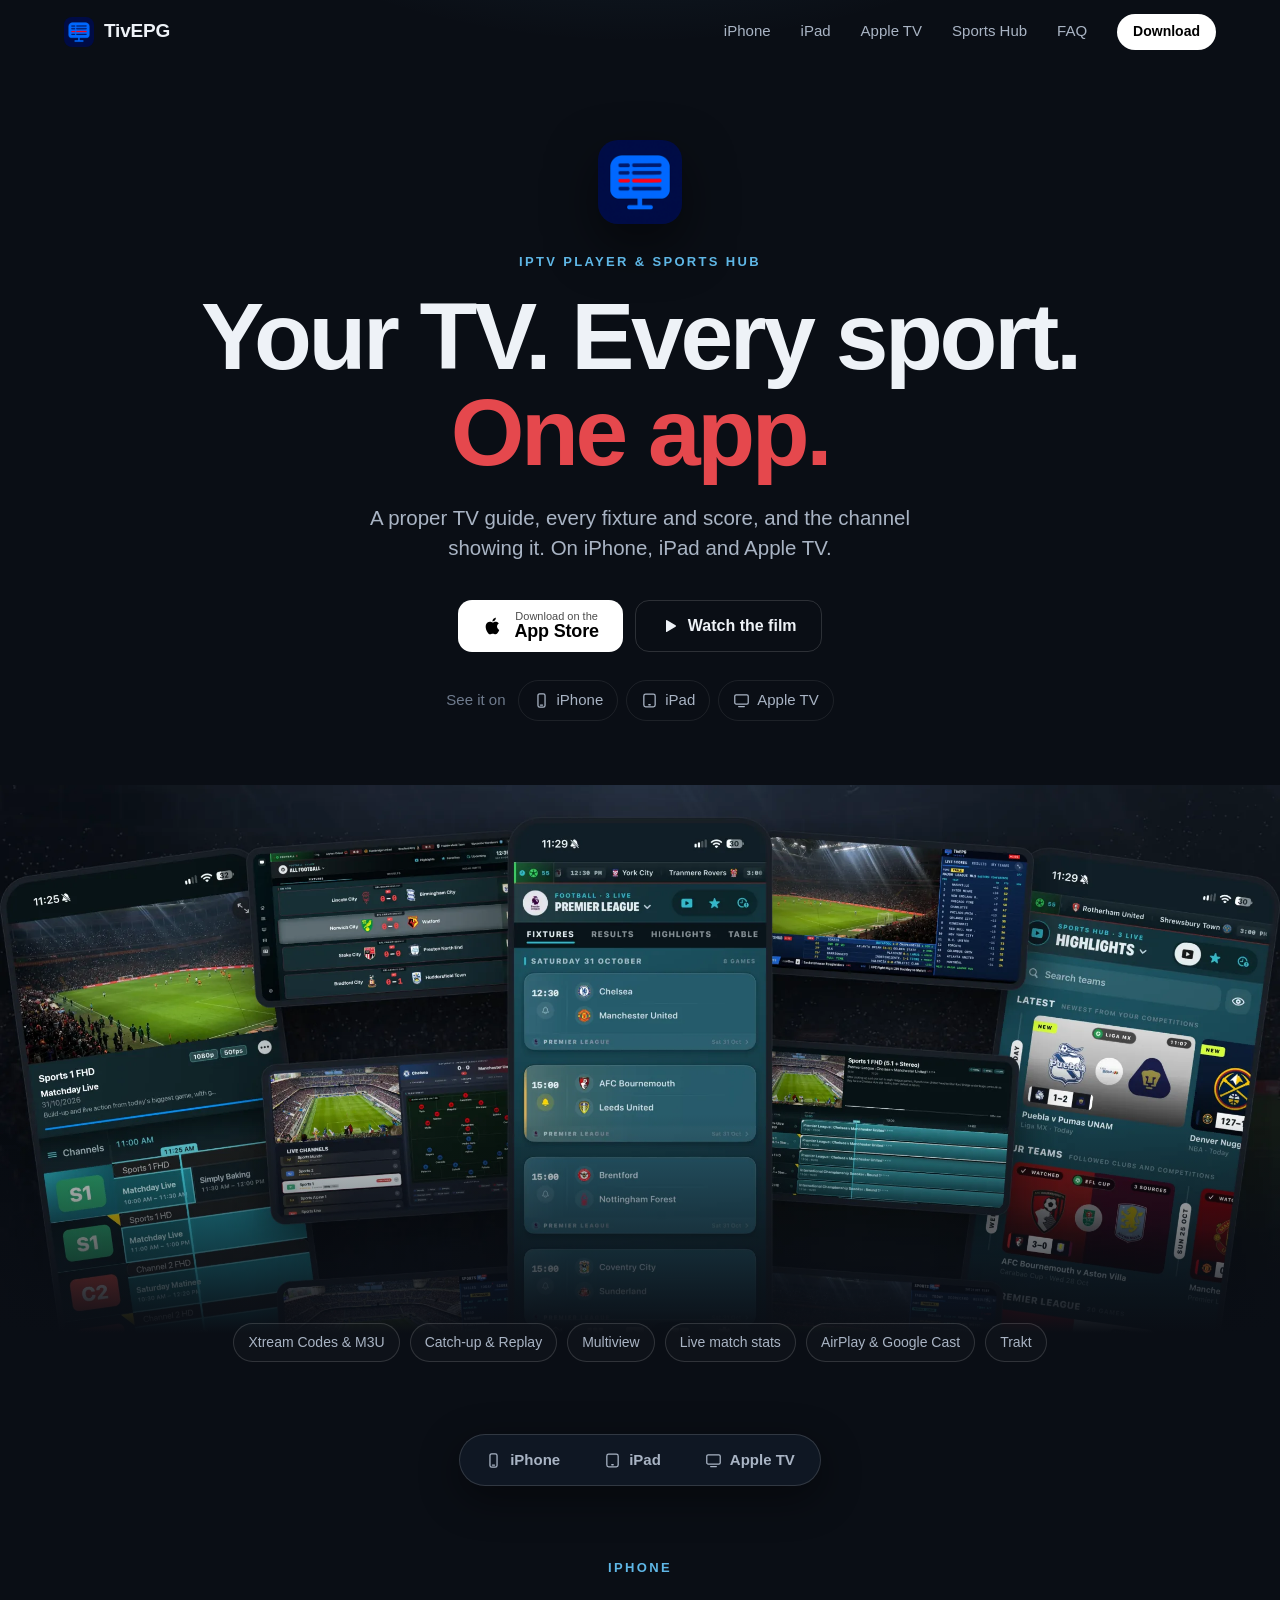
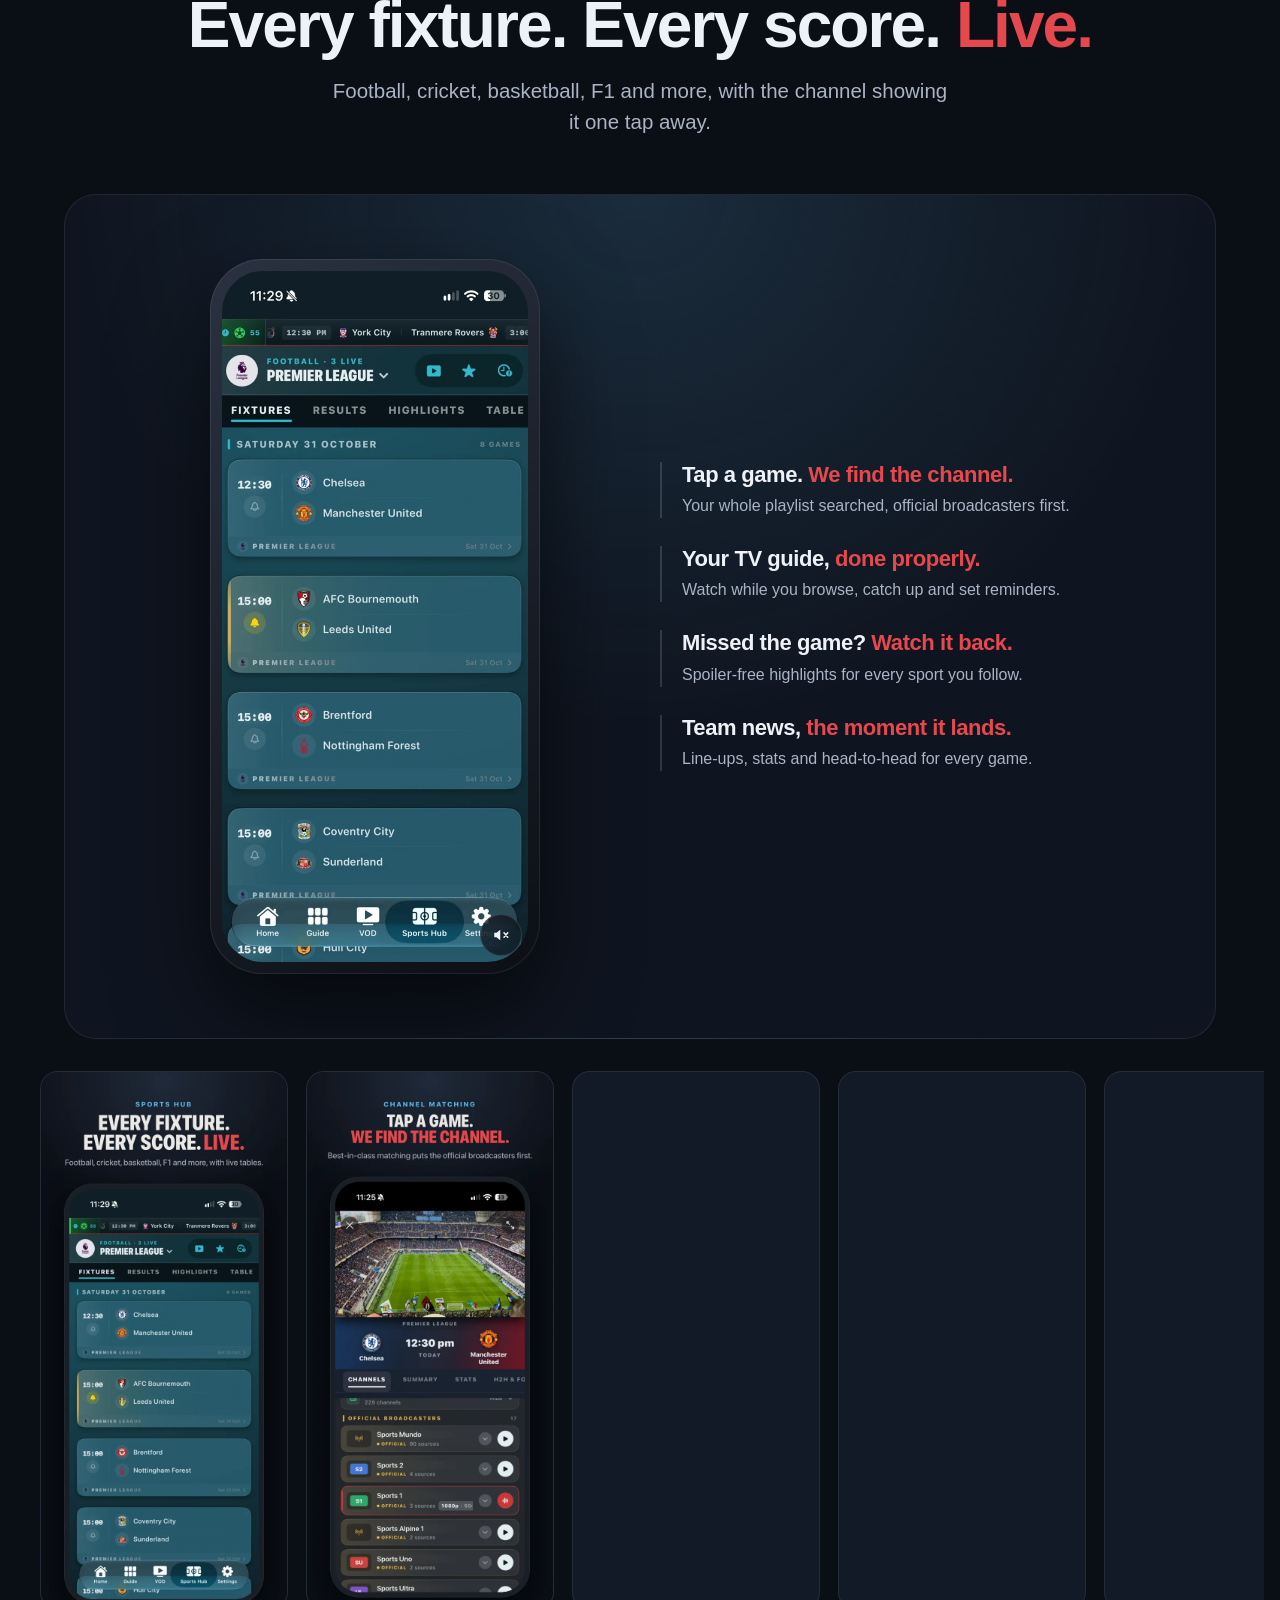
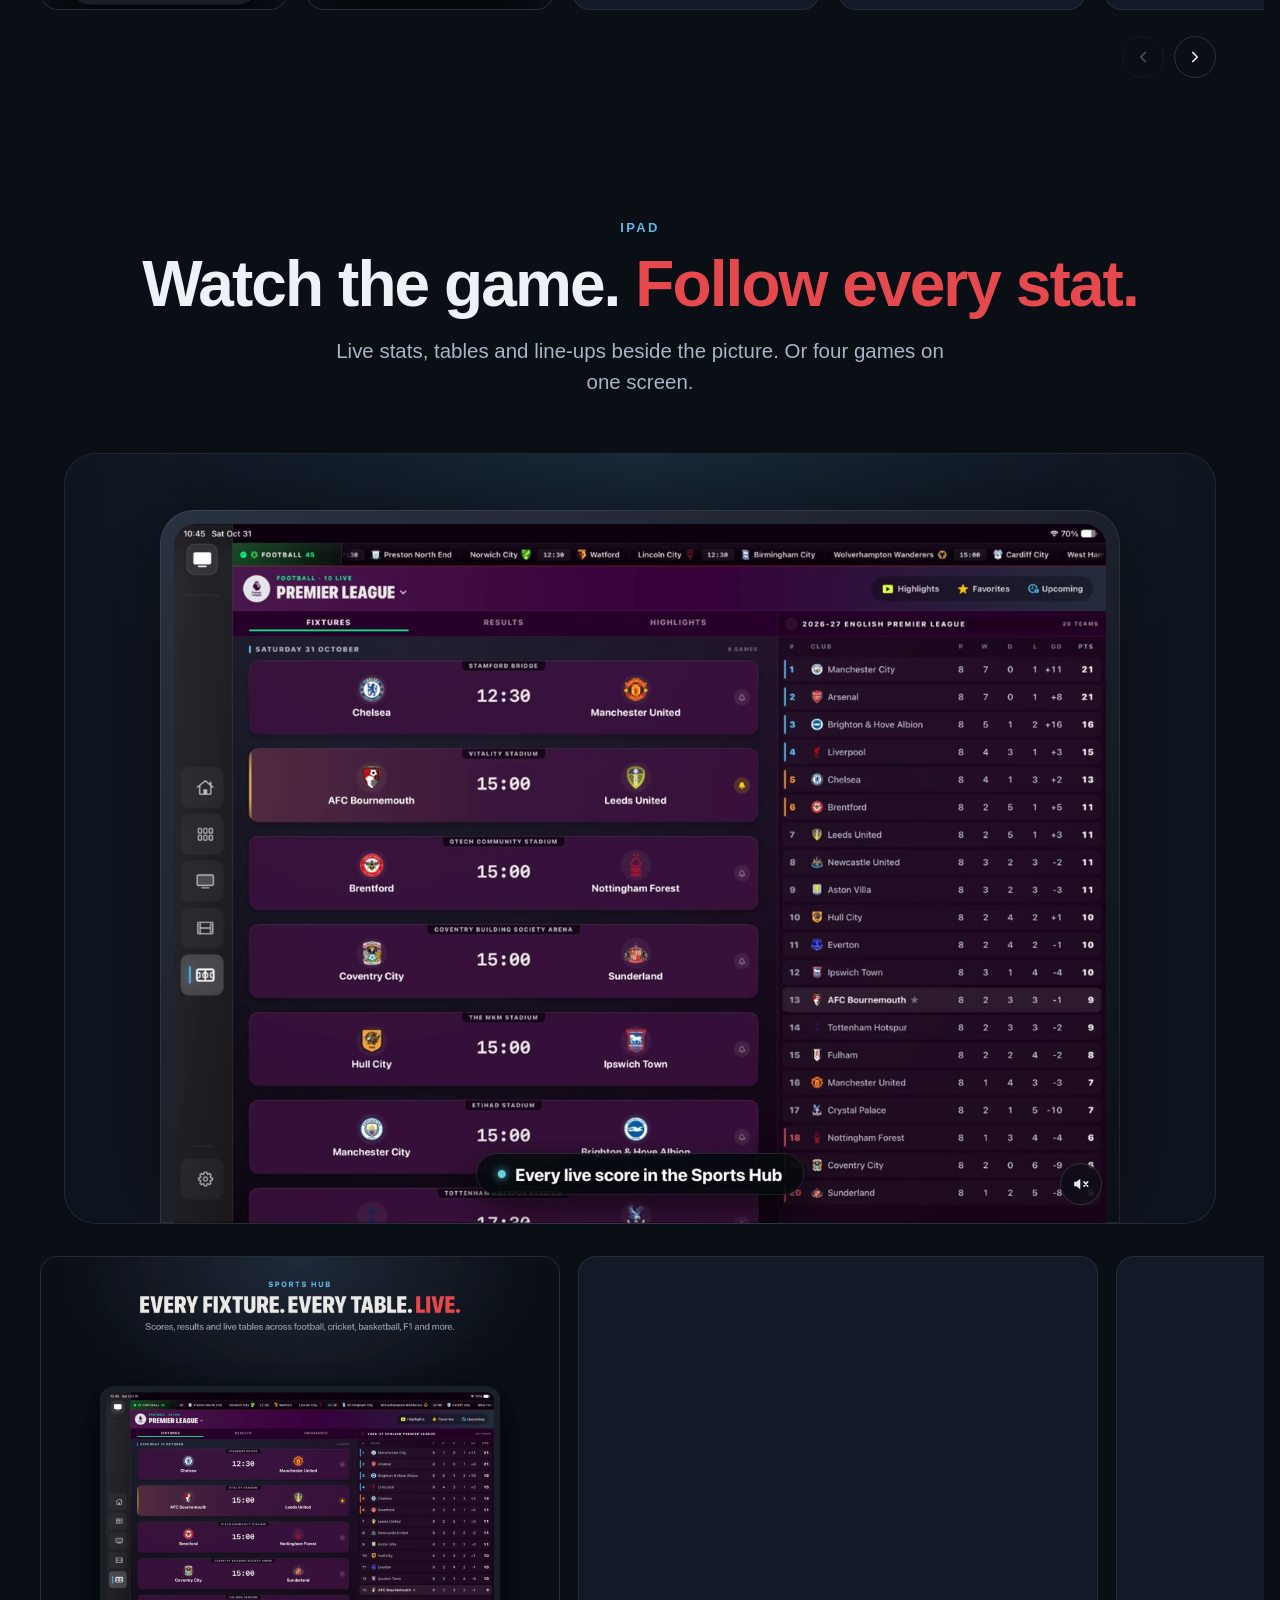
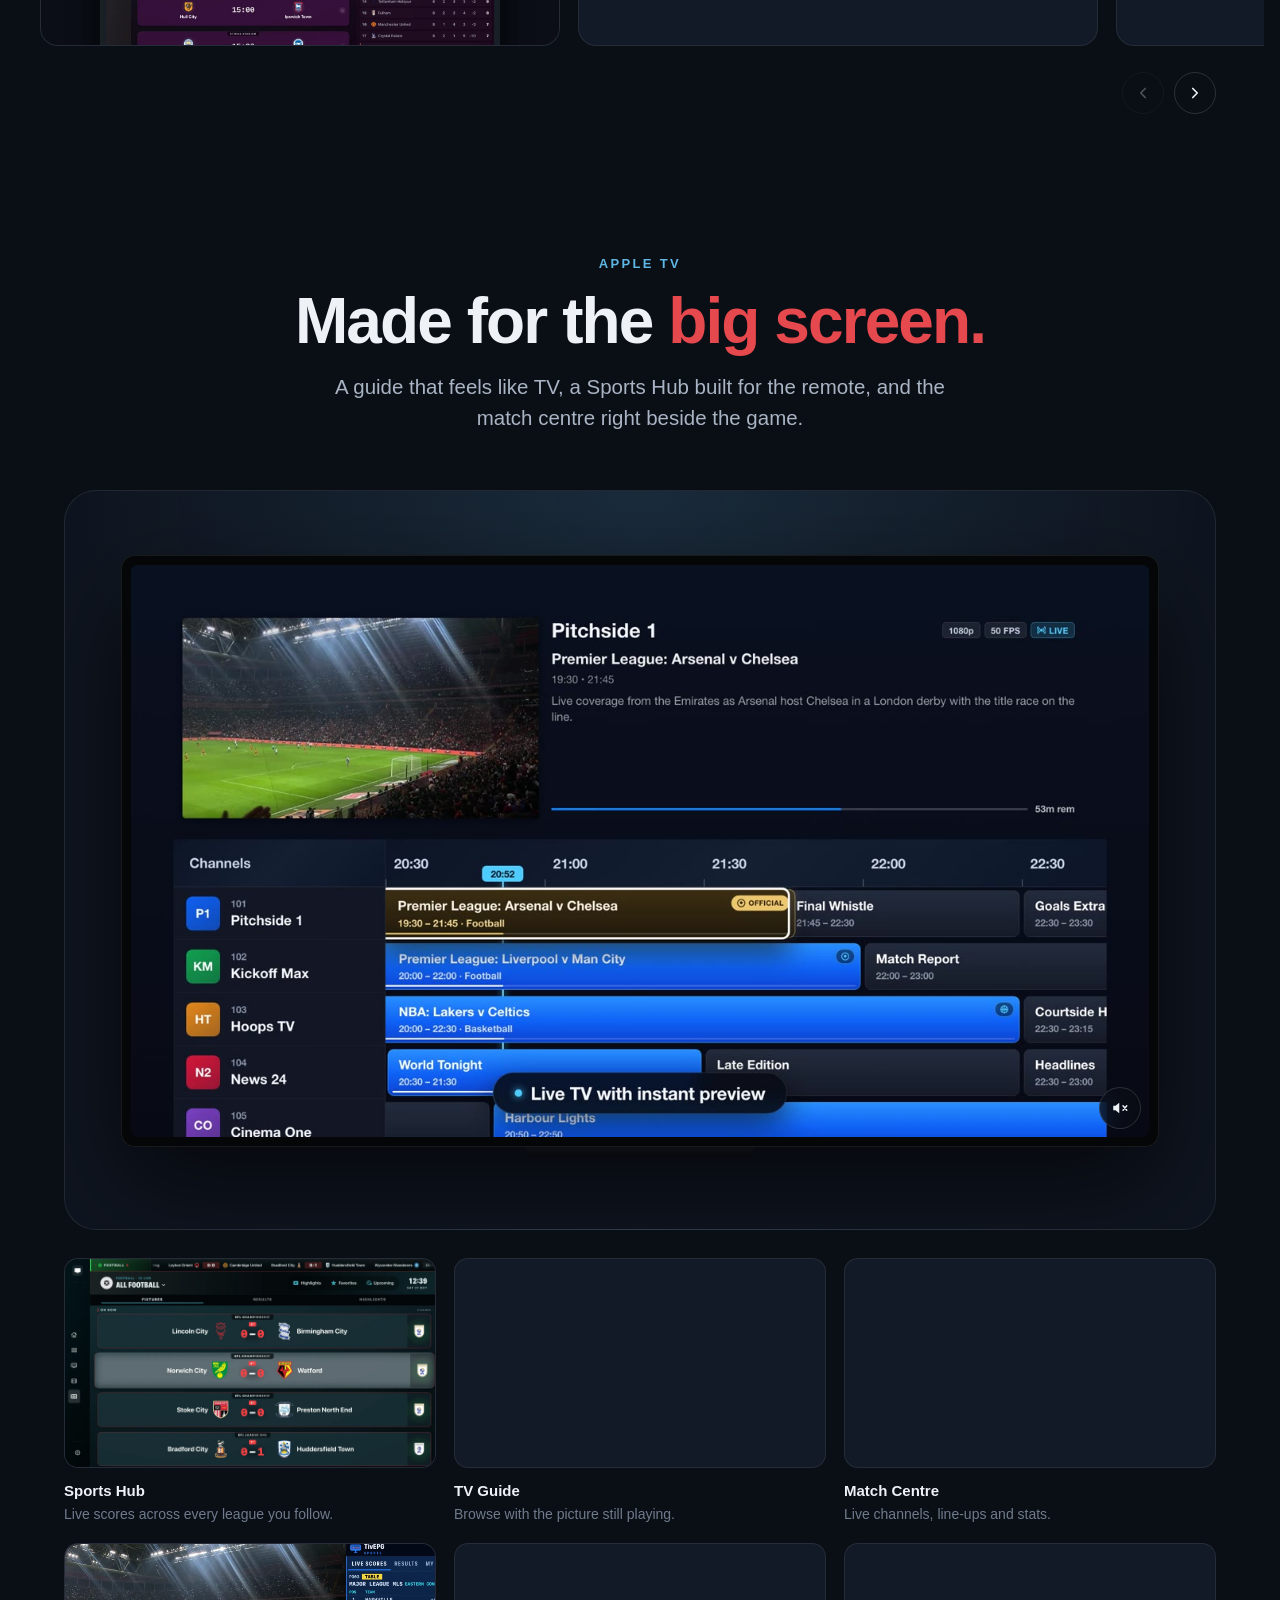
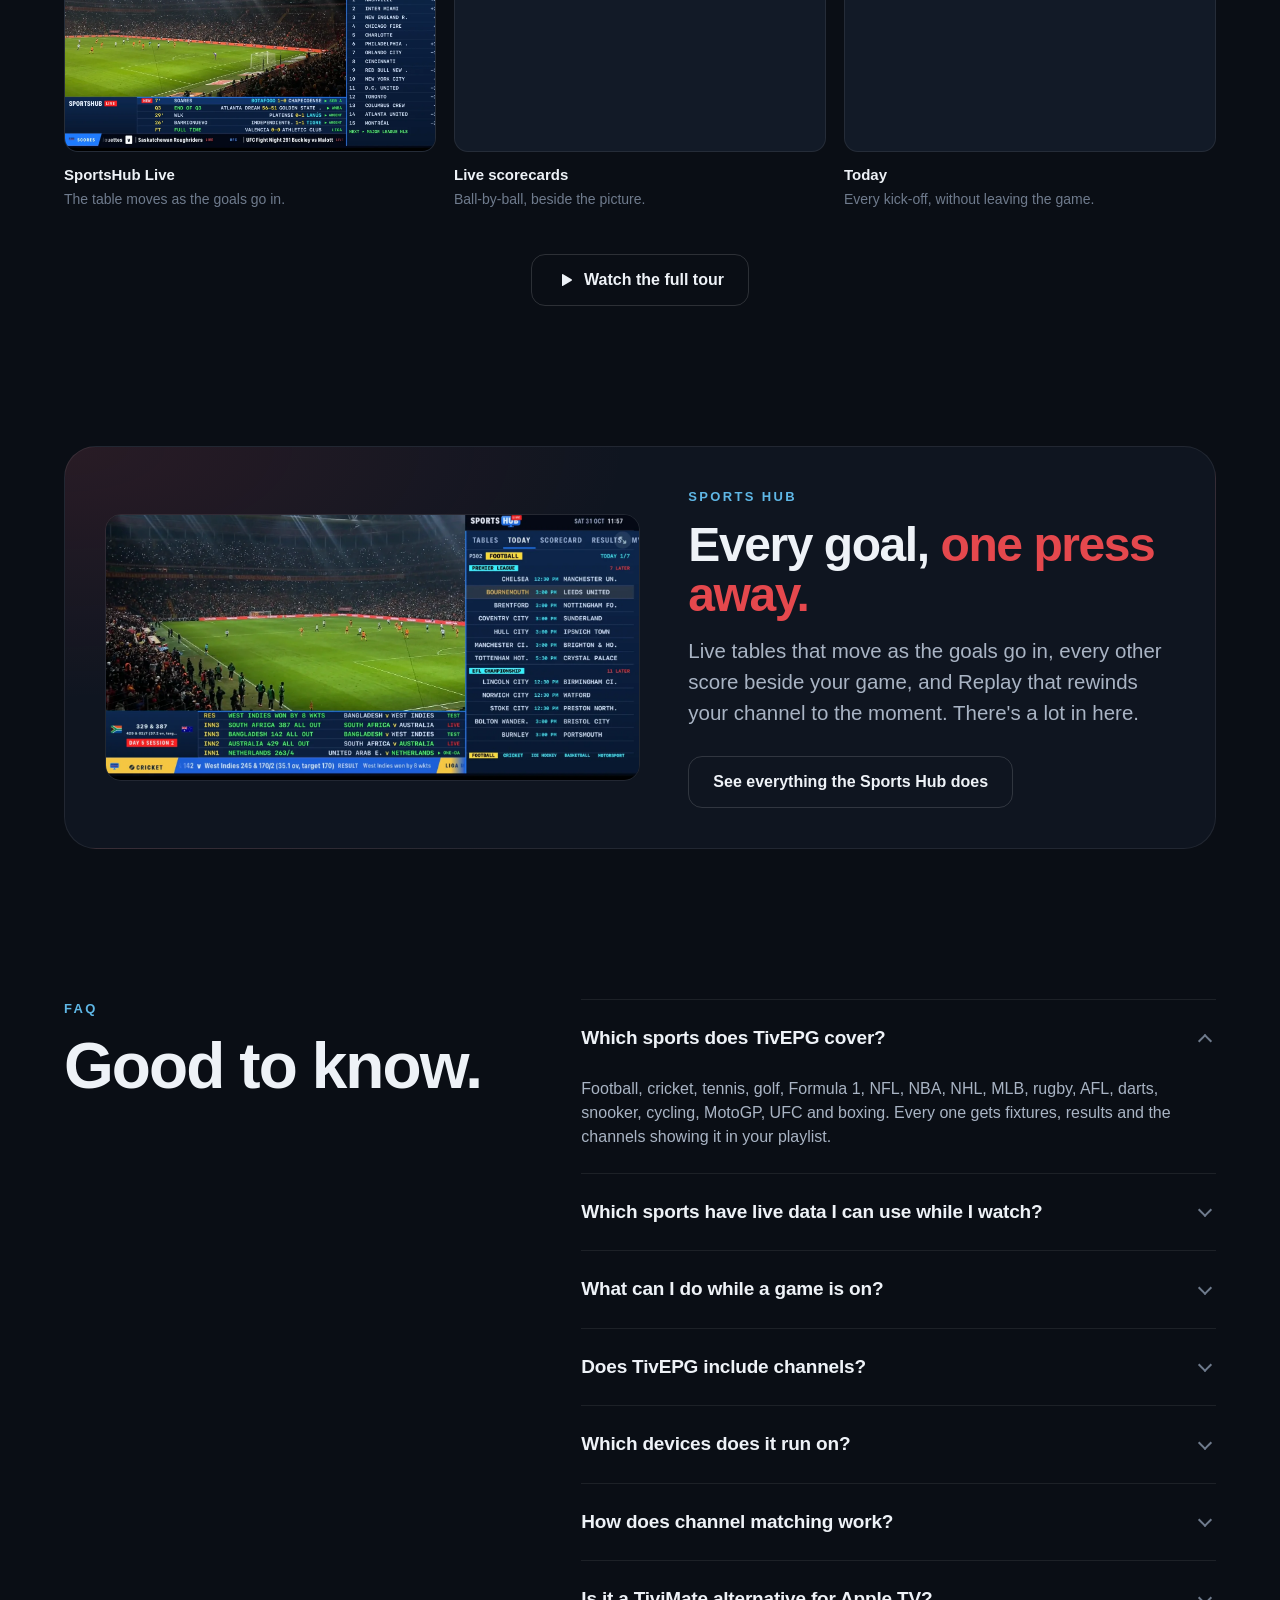
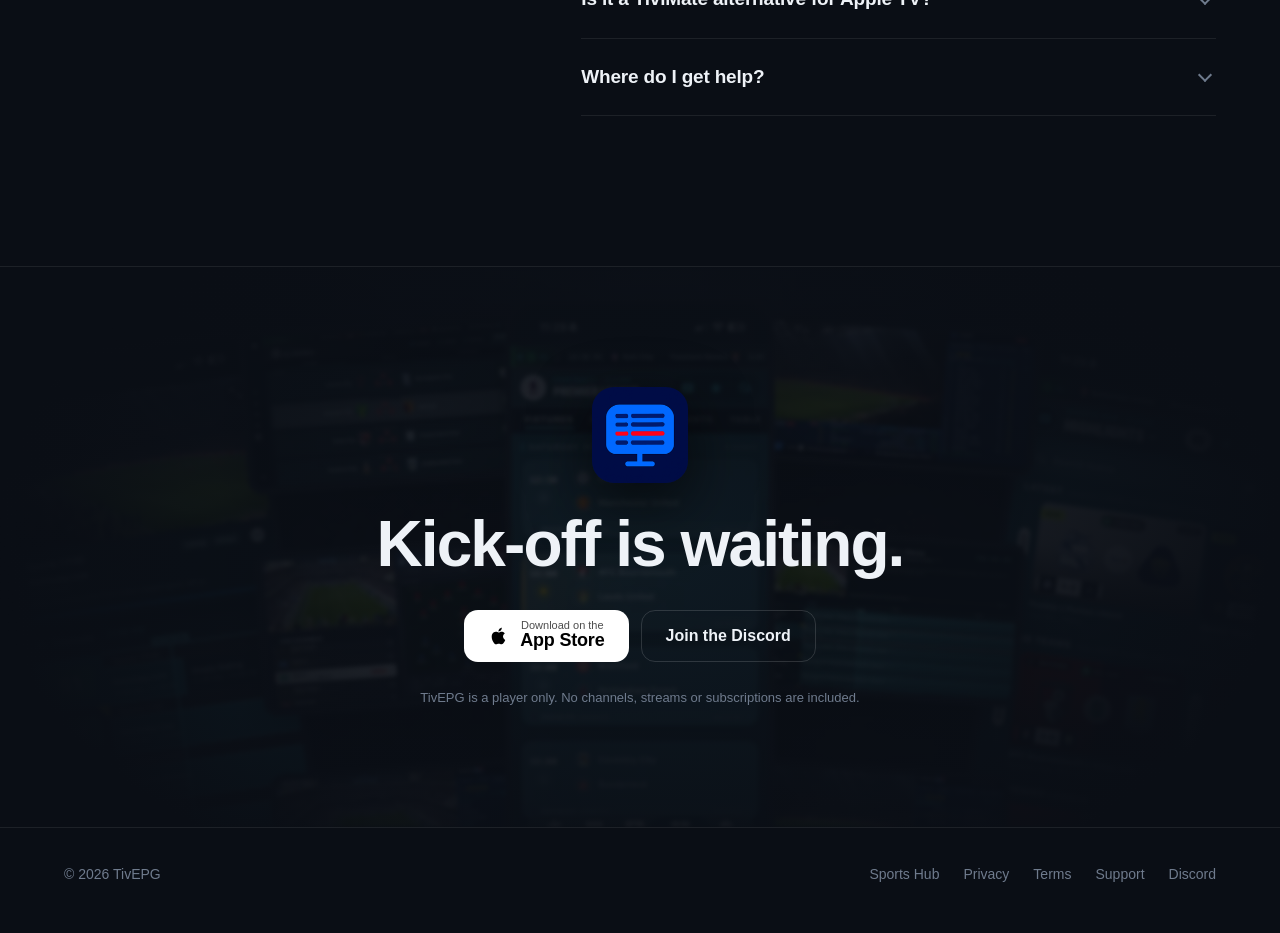
==== commit e33af2d4: "Clean URLs: /sportshub, /privacy, /terms, /support, /#section - sports-hub.html -> sportshub.html (s" ====
--- a/docs/index.html
+++ b/docs/index.html
@@ -140,7 +140,7 @@
       <li><a href="#iphone">iPhone</a></li>
       <li><a href="#ipad">iPad</a></li>
       <li><a href="#apple-tv">Apple TV</a></li>
-      <li><a href="sports-hub.html">Sports Hub</a></li>
+      <li><a href="/sportshub">Sports Hub</a></li>
       <li><a href="#faq">FAQ</a></li>
       <li><a class="nav-get" href="https://apps.apple.com/gb/app/tivepg-iptv-player-sports-hub/id6755161632">Download</a></li>
     </ul>
@@ -310,7 +310,7 @@
   <!-- ============ SPORTS HUB TEASER ============ -->
   <section class="platform" id="sports-hub-teaser">
     <div class="wrap reveal">
-      <a class="teaser" href="sports-hub.html">
+      <a class="teaser" href="/sportshub">
         <img src="screens/tv/live_today.webp" alt="SportsHub Live on Apple TV" loading="lazy" decoding="async" />
         <div>
           <p class="eyebrow">Sports Hub</p>
@@ -350,7 +350,7 @@
         <details><summary>Which devices does it run on?</summary><p>iPhone, iPad and Apple TV, with a native app on each.</p></details>
         <details><summary>How does channel matching work?</summary><p>Pick a fixture in the Sports Hub and TivEPG searches your whole playlist and guide for the channels showing it, putting the official broadcasters first.</p></details>
         <details><summary>Is it a TiviMate alternative for Apple TV?</summary><p>Yes. TiviMate is Android only. TivEPG gives iPhone, iPad and Apple TV a full EPG guide, catch-up, Multiview and a built-in Sports Hub.</p></details>
-        <details><summary>Where do I get help?</summary><p>Join the <a href="https://discord.gg/CvKnmsVUdM" style="color:var(--blue)">Discord community</a> or visit <a href="support.html" style="color:var(--blue)">Support</a>.</p></details>
+        <details><summary>Where do I get help?</summary><p>Join the <a href="https://discord.gg/CvKnmsVUdM" style="color:var(--blue)">Discord community</a> or visit <a href="/support" style="color:var(--blue)">Support</a>.</p></details>
       </div>
     </div>
   </section>
@@ -375,10 +375,10 @@
   <div class="wrap">
     <span>&copy; 2026 TivEPG</span>
     <nav>
-      <a href="sports-hub.html">Sports Hub</a>
-      <a href="privacy.html">Privacy</a>
-      <a href="terms.html">Terms</a>
-      <a href="support.html">Support</a>
+      <a href="/sportshub">Sports Hub</a>
+      <a href="/privacy">Privacy</a>
+      <a href="/terms">Terms</a>
+      <a href="/support">Support</a>
       <a href="https://discord.gg/CvKnmsVUdM" target="_blank" rel="noopener">Discord</a>
     </nav>
   </div>
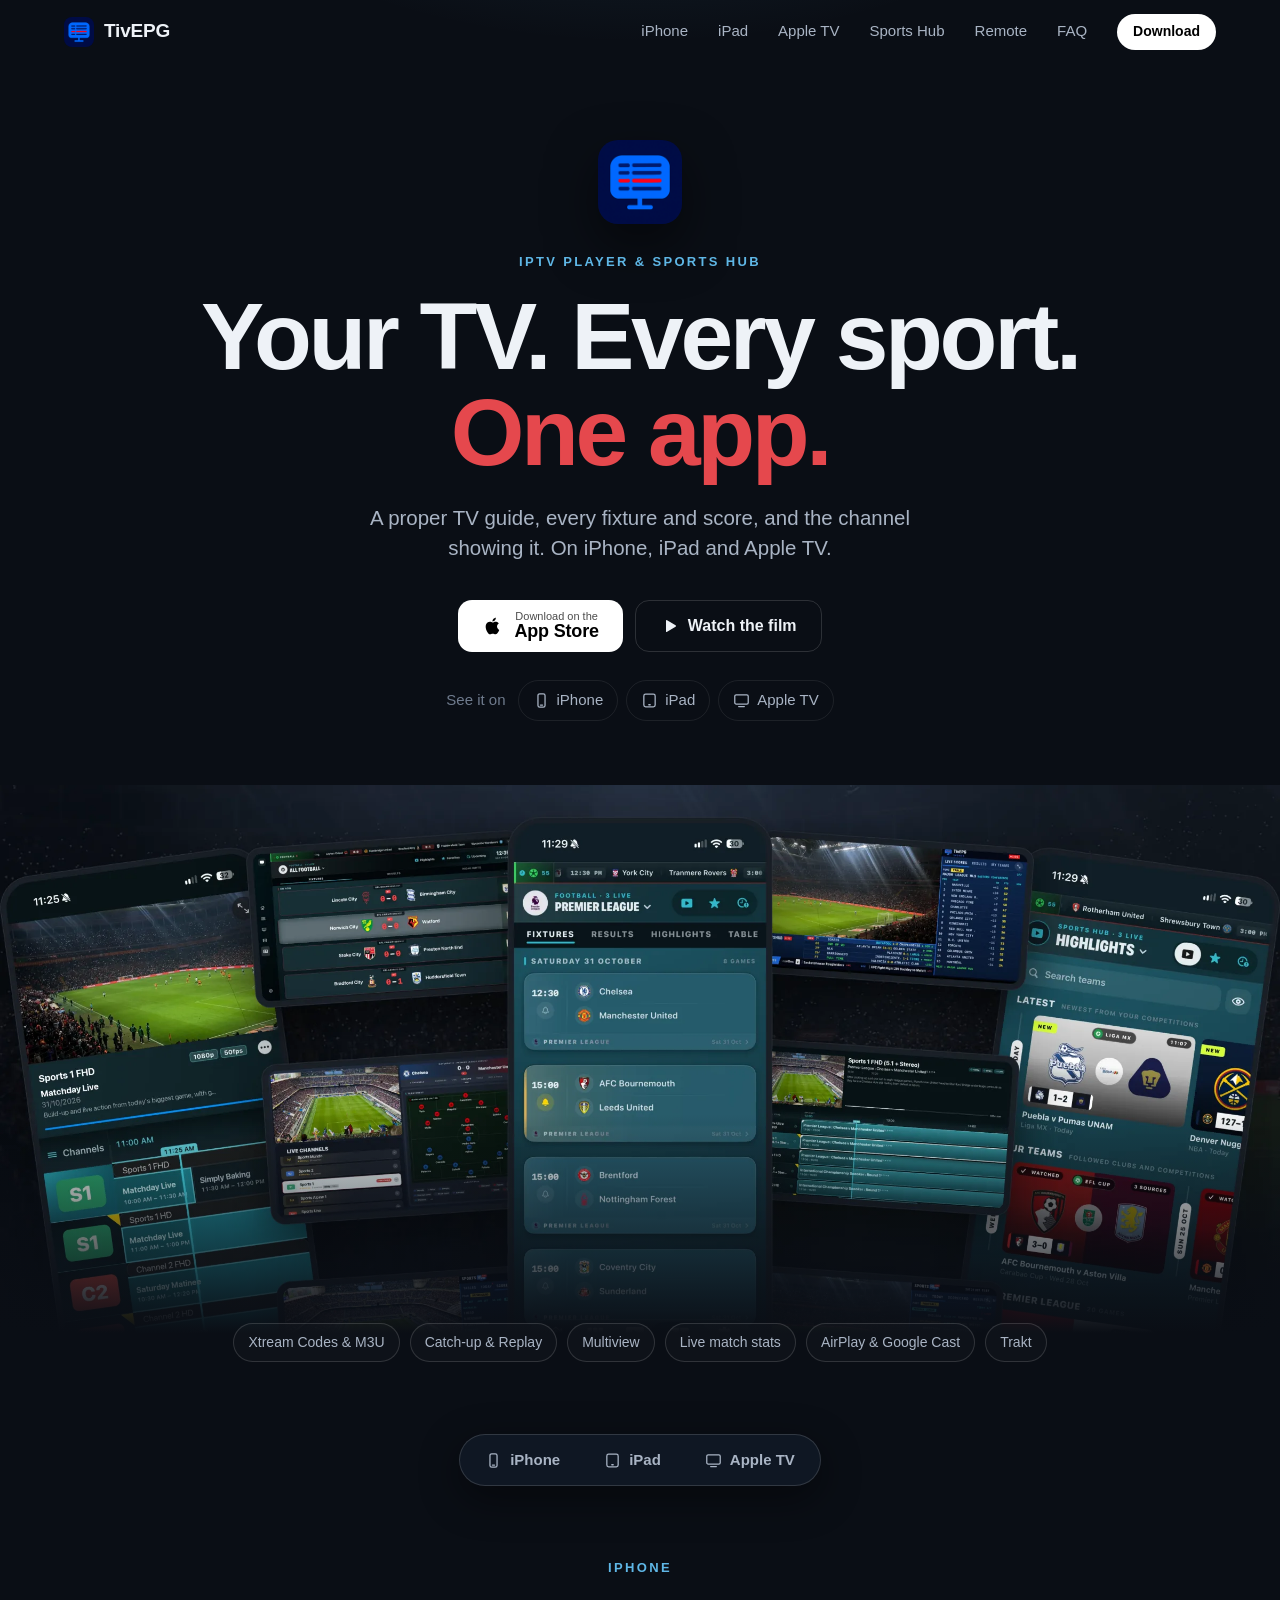
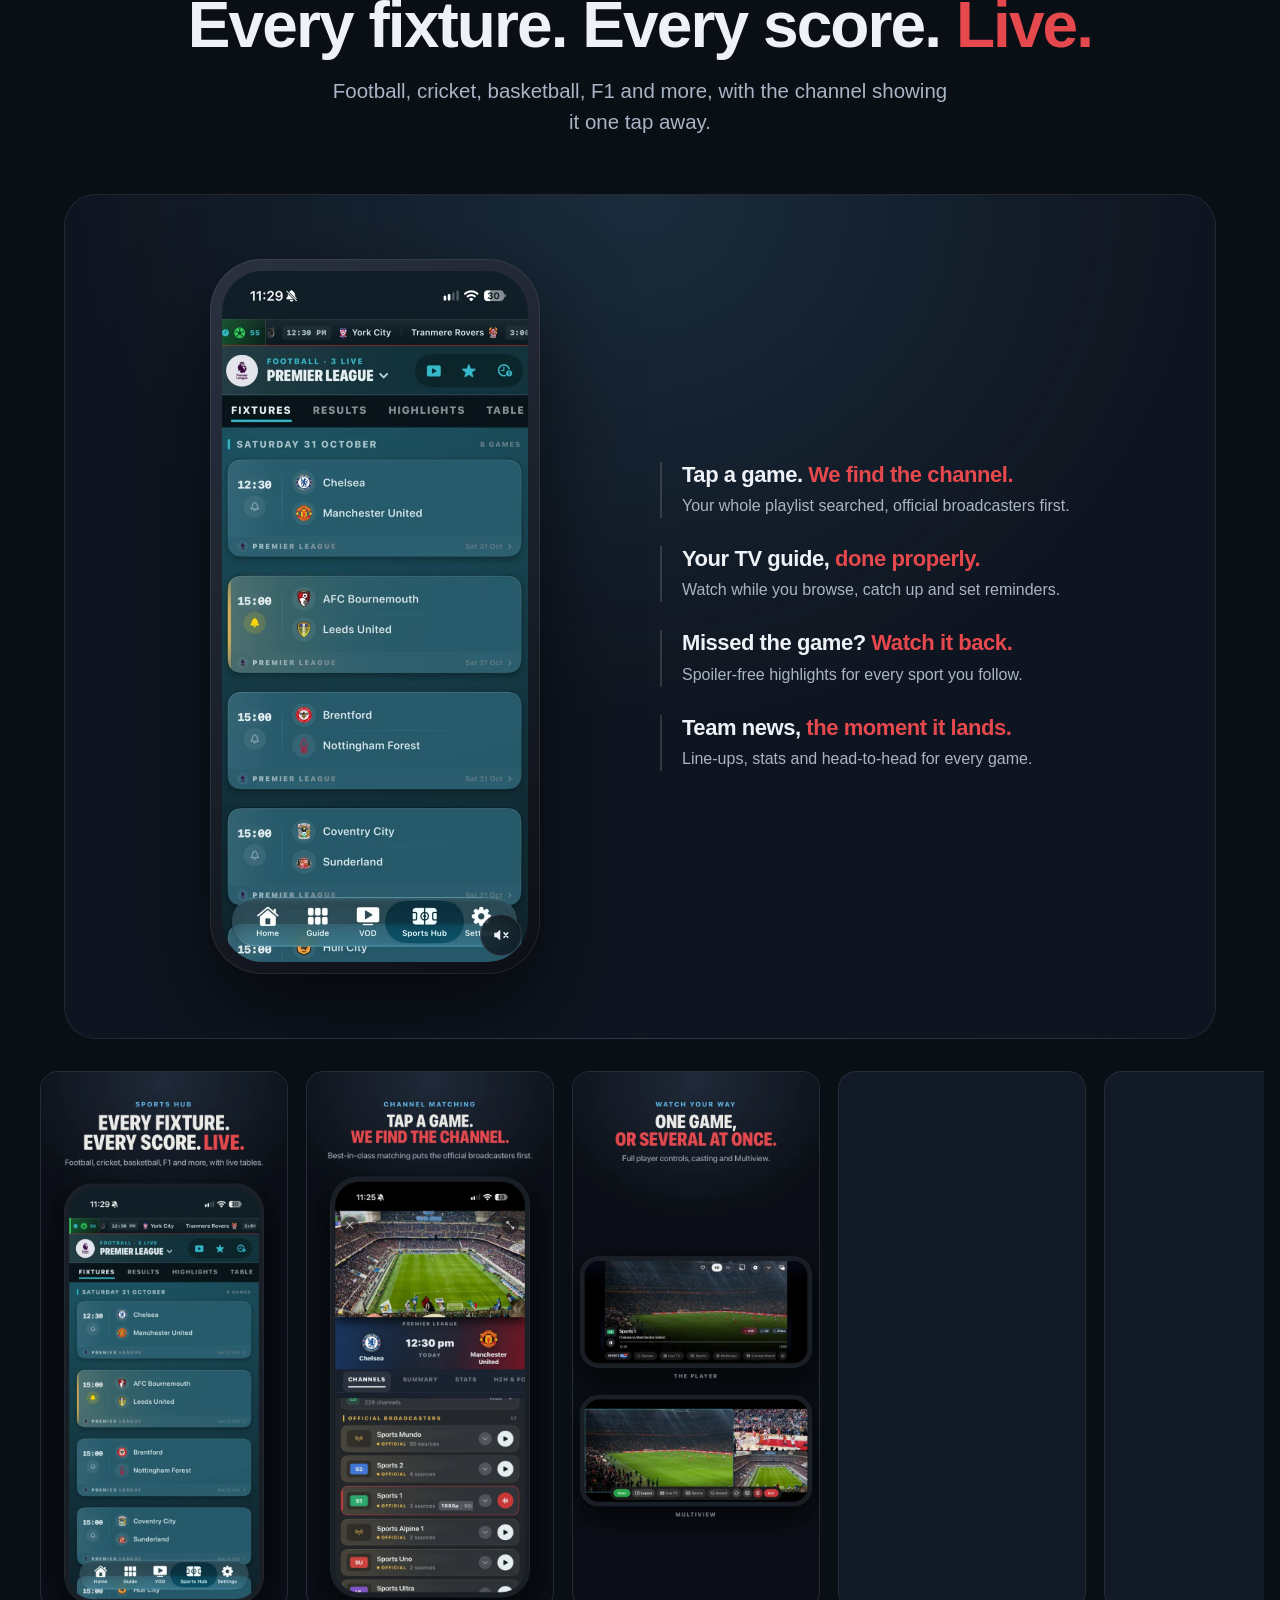
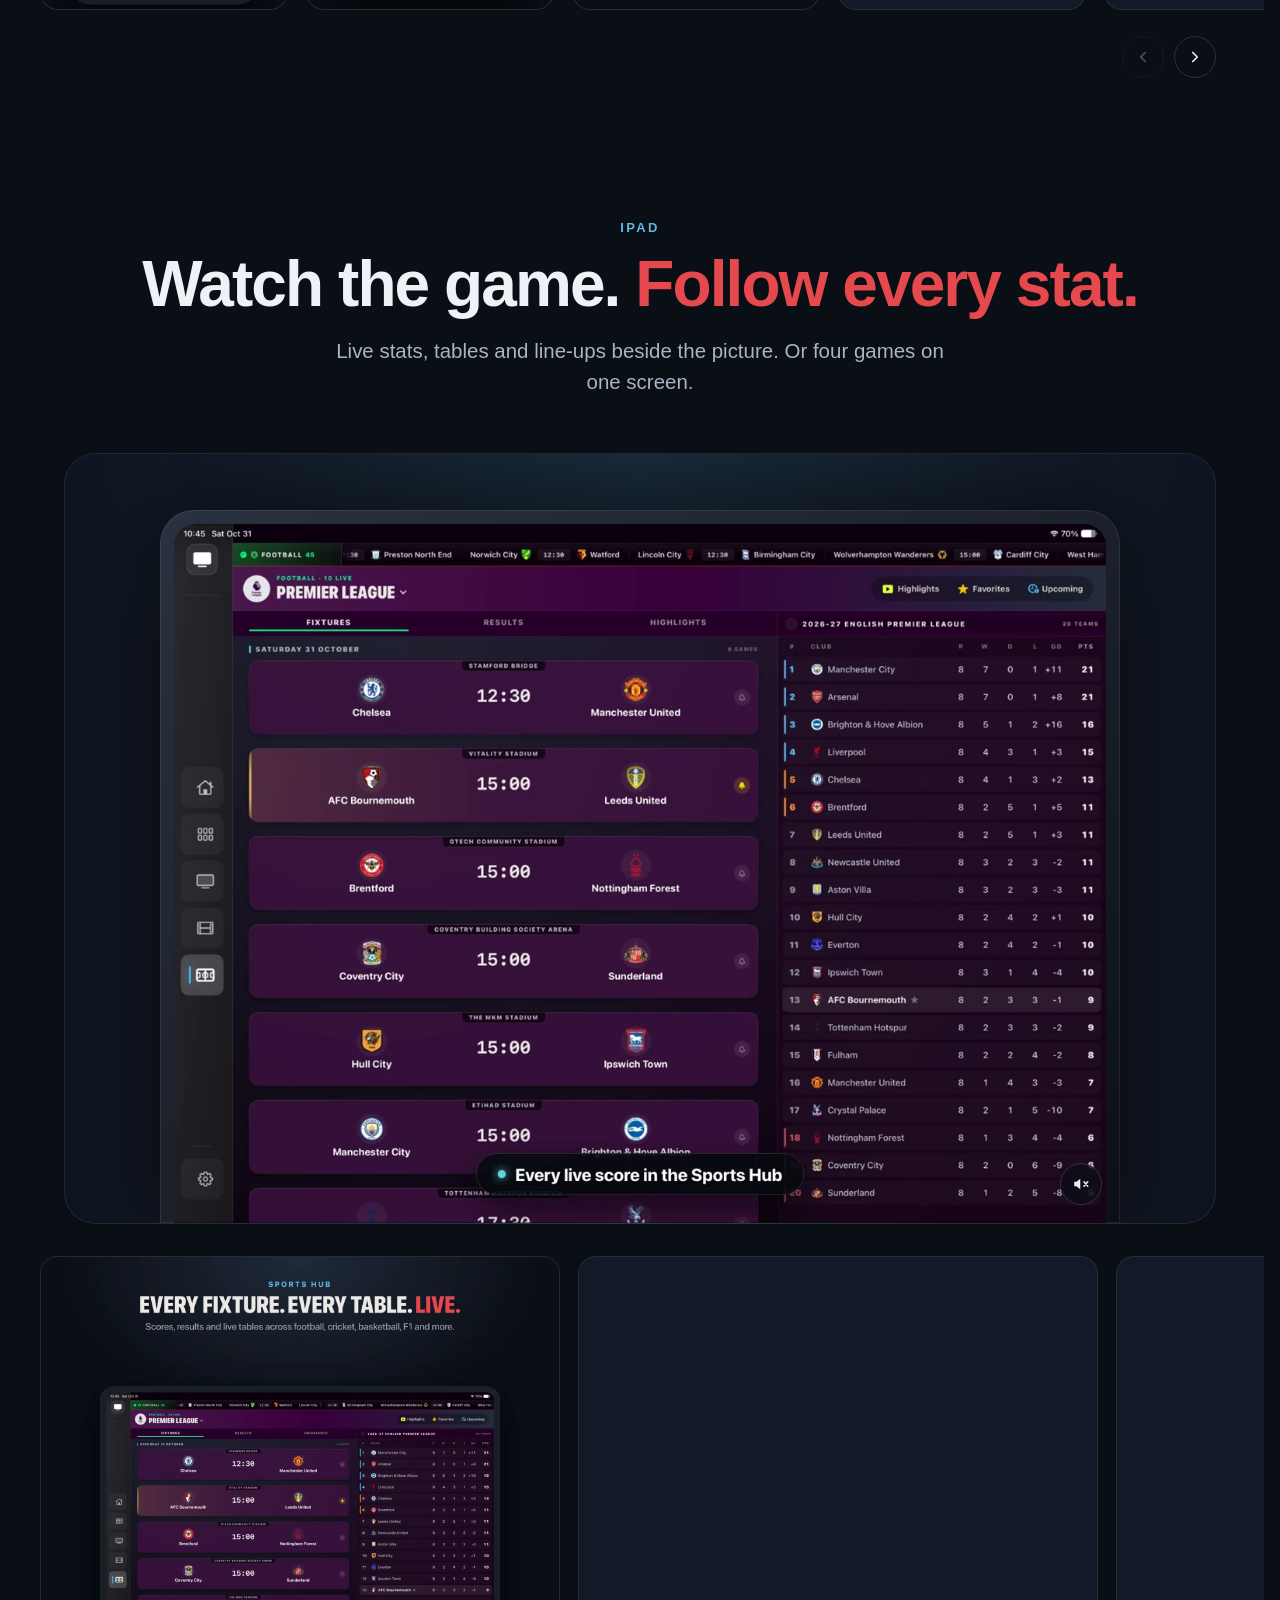
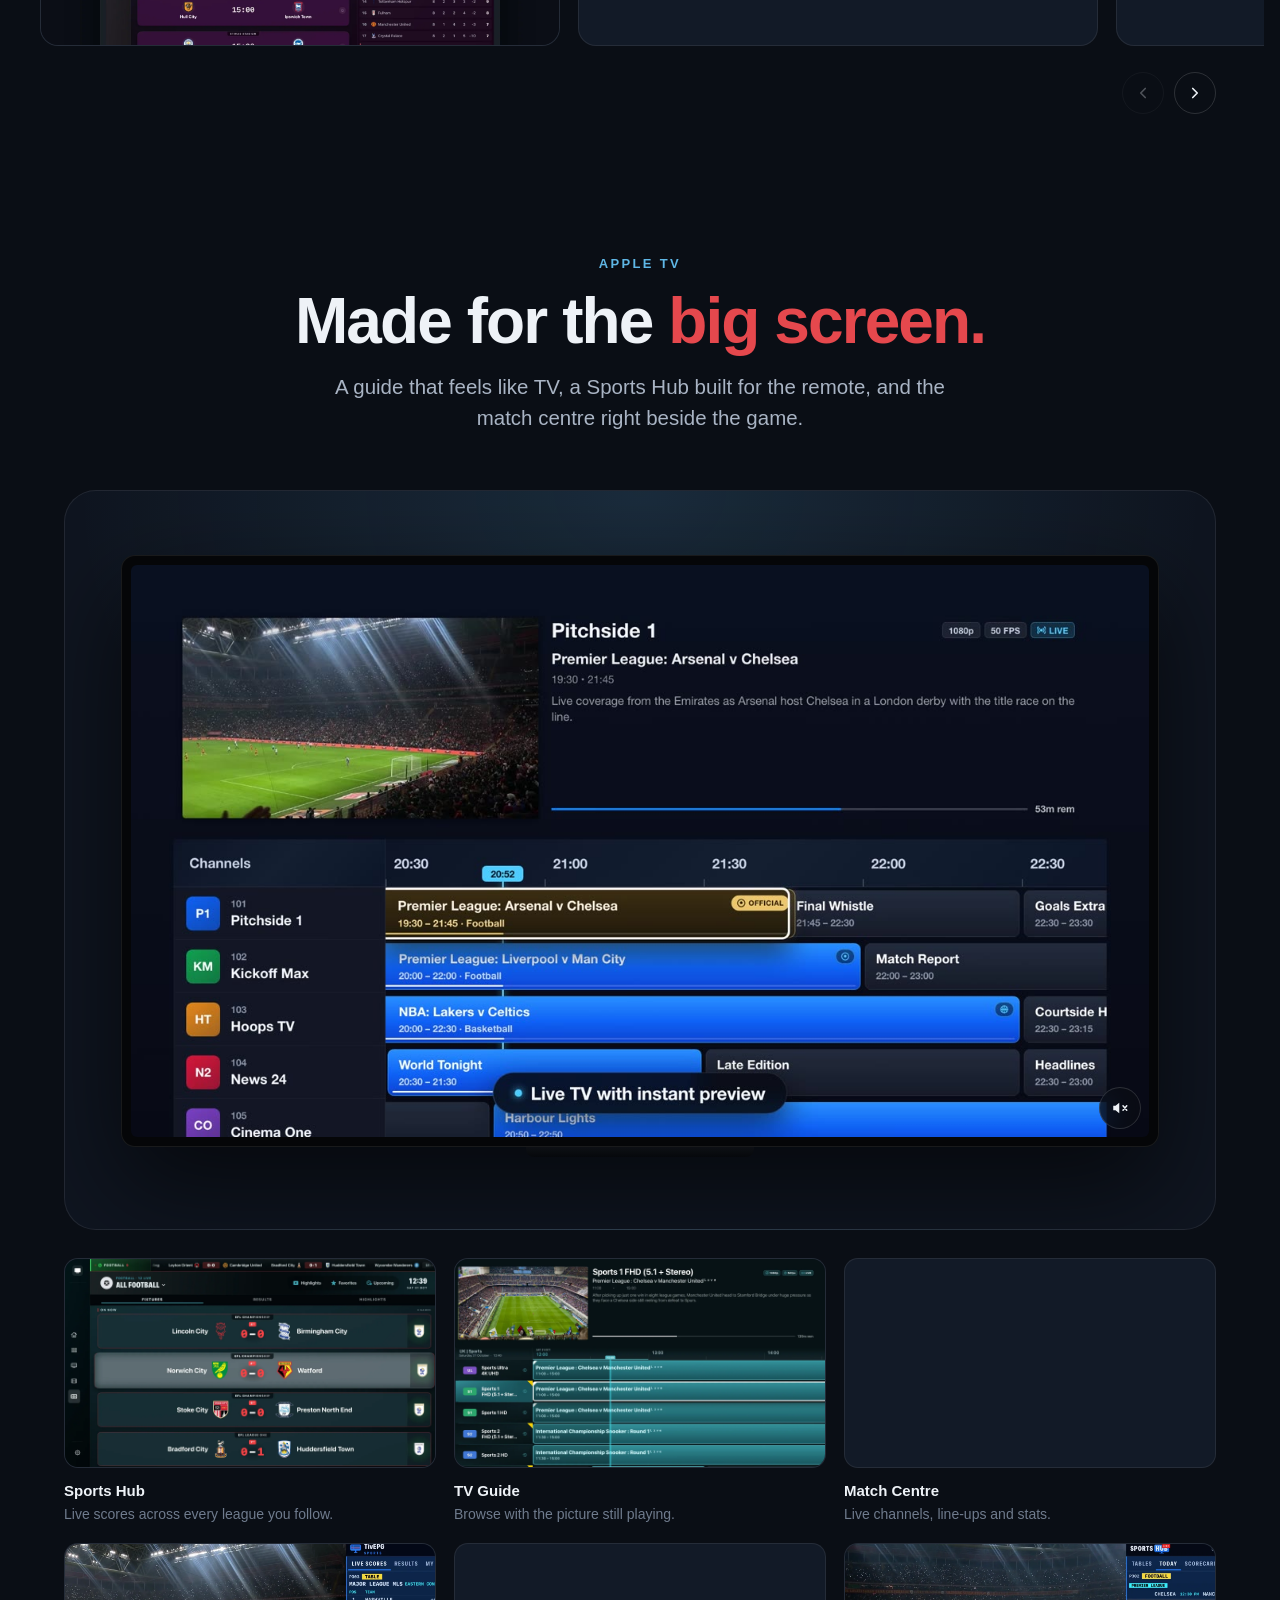
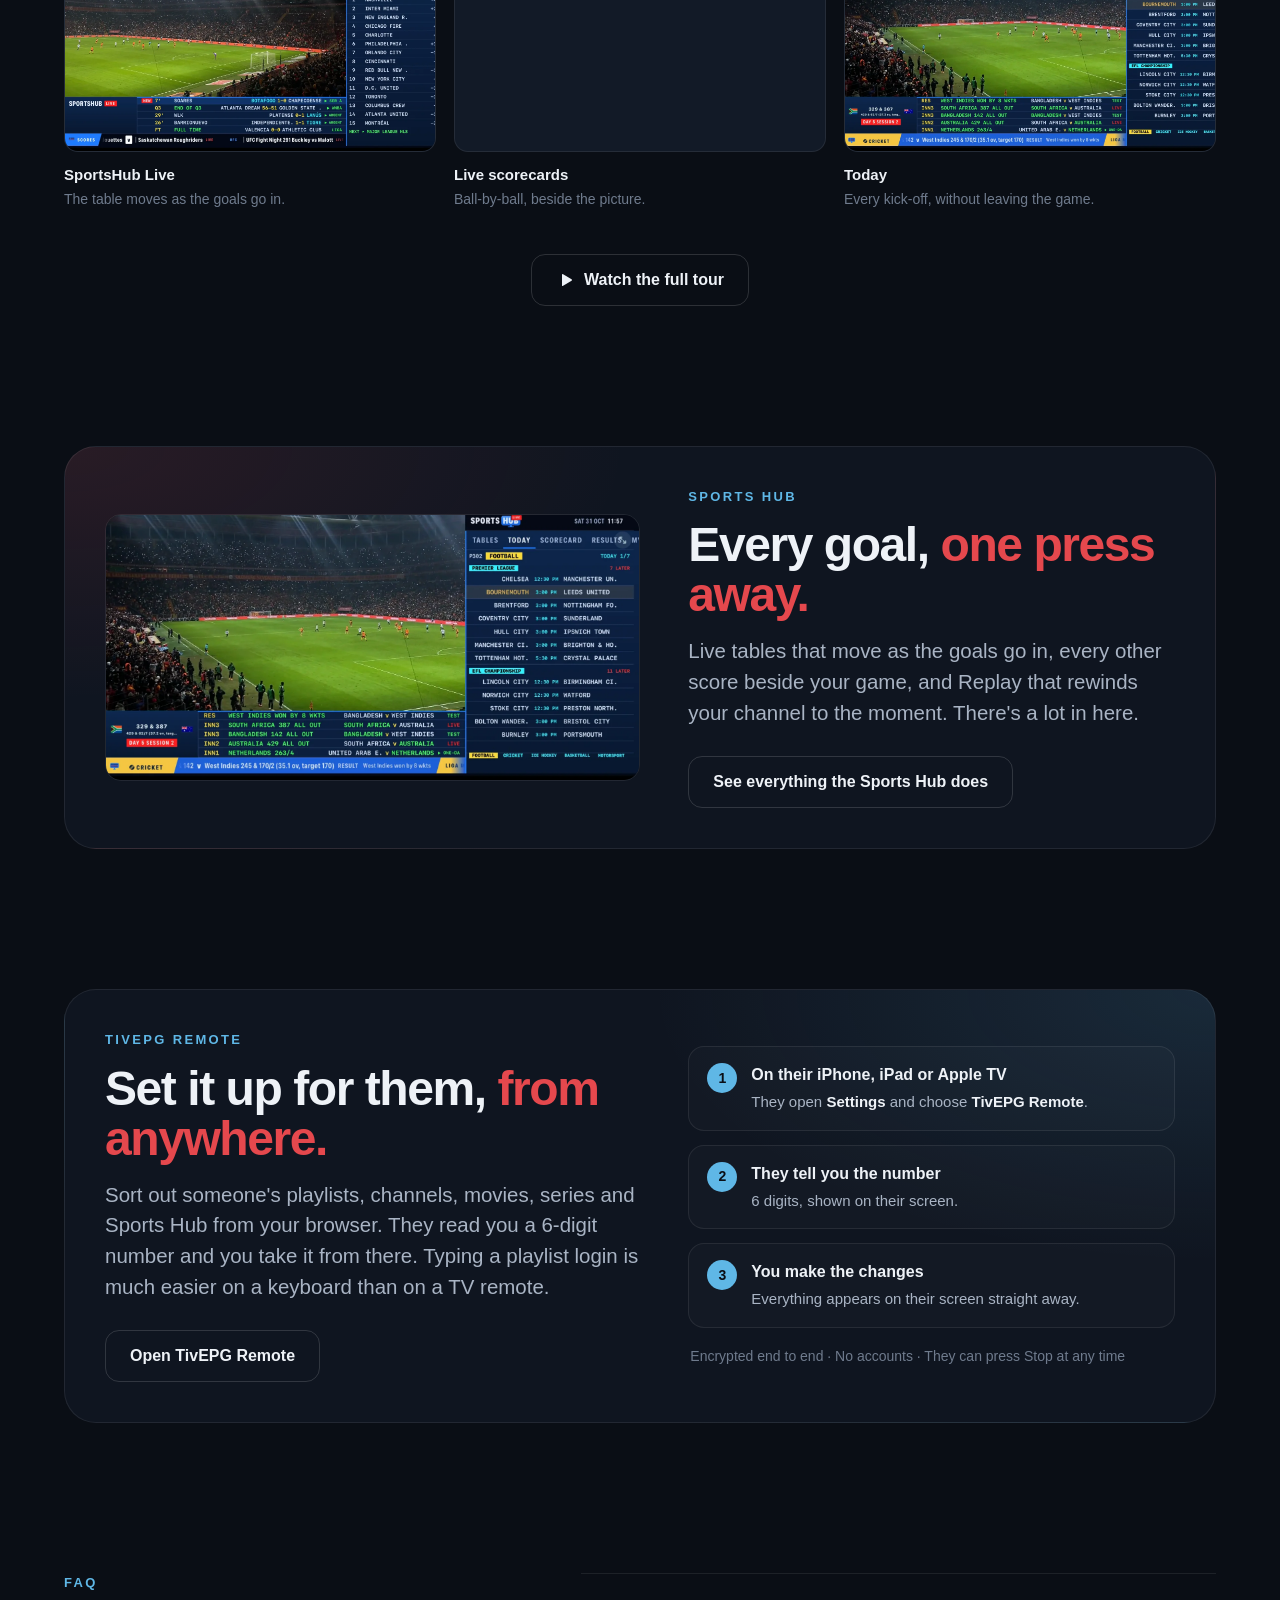
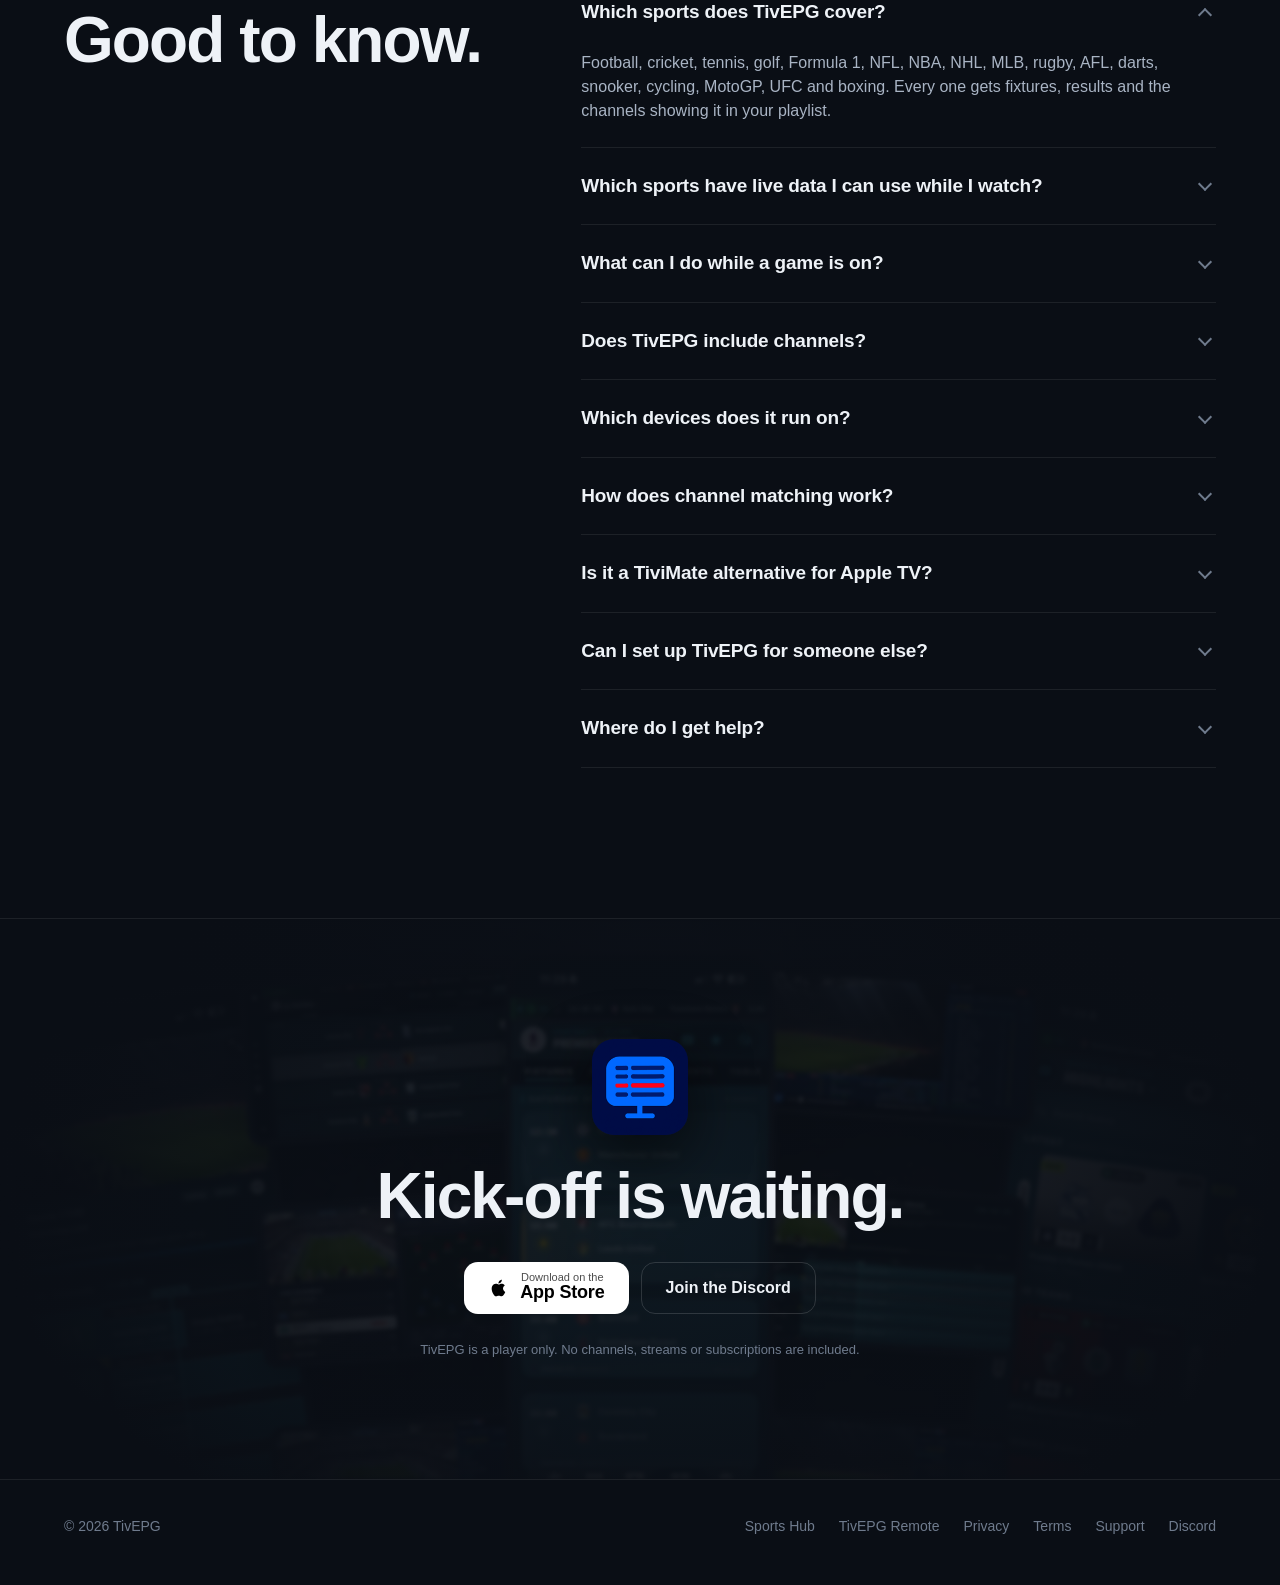
==== commit e4905867: "Homepage: add TivEPG Remote (nav, section, FAQ, footer); help step names the TivEPG Remote setting C" ====
--- a/docs/index.html
+++ b/docs/index.html
@@ -141,6 +141,7 @@
       <li><a href="#ipad">iPad</a></li>
       <li><a href="#apple-tv">Apple TV</a></li>
       <li><a href="/sportshub">Sports Hub</a></li>
+      <li><a href="/help/">Remote</a></li>
       <li><a href="#faq">FAQ</a></li>
       <li><a class="nav-get" href="https://apps.apple.com/gb/app/tivepg-iptv-player-sports-hub/id6755161632">Download</a></li>
     </ul>
@@ -318,6 +319,26 @@
           <p class="lede">Live tables that move as the goals go in, every other score beside your game, and Replay that rewinds your channel to the moment. There's a lot in here.</p>
           <span class="btn btn-ghost" style="margin-top:28px">See everything the Sports Hub does</span>
         </div>
+      </a>
+    </div>
+  </section>
+
+  <!-- ============ TIVEPG REMOTE ============ -->
+  <section class="platform" id="remote">
+    <div class="wrap reveal">
+      <a class="teaser teaser-remote" href="/help/">
+        <div>
+          <p class="eyebrow">TivEPG Remote</p>
+          <h2 class="headline">Set it up for them, <span class="accent">from anywhere.</span></h2>
+          <p class="lede">Sort out someone's playlists, channels, movies, series and Sports Hub from your browser. They read you a 6-digit number and you take it from there. Typing a playlist login is much easier on a keyboard than on a TV remote.</p>
+          <span class="btn btn-ghost" style="margin-top:28px">Open TivEPG Remote</span>
+        </div>
+        <ol class="remote-steps">
+          <li><span>1</span><div><b>On their iPhone, iPad or Apple TV</b><p>They open <b>Settings</b> and choose <b>TivEPG Remote</b>.</p></div></li>
+          <li><span>2</span><div><b>They tell you the number</b><p>6 digits, shown on their screen.</p></div></li>
+          <li><span>3</span><div><b>You make the changes</b><p>Everything appears on their screen straight away.</p></div></li>
+          <li class="remote-trust">Encrypted end to end &middot; No accounts &middot; They can press Stop at any time</li>
+        </ol>
       </a>
     </div>
   </section>
@@ -350,6 +371,7 @@
         <details><summary>Which devices does it run on?</summary><p>iPhone, iPad and Apple TV, with a native app on each.</p></details>
         <details><summary>How does channel matching work?</summary><p>Pick a fixture in the Sports Hub and TivEPG searches your whole playlist and guide for the channels showing it, putting the official broadcasters first.</p></details>
         <details><summary>Is it a TiviMate alternative for Apple TV?</summary><p>Yes. TiviMate is Android only. TivEPG gives iPhone, iPad and Apple TV a full EPG guide, catch-up, Multiview and a built-in Sports Hub.</p></details>
+        <details><summary>Can I set up TivEPG for someone else?</summary><p>Yes. They open Settings and choose TivEPG Remote, then read you the 6-digit number. Go to <a href="/help/" style="color:var(--blue)">tivepg.com/help</a>, enter it, and you can sort out their playlists, channels and Sports Hub from your browser. It's encrypted end to end and needs no accounts.</p></details>
         <details><summary>Where do I get help?</summary><p>Join the <a href="https://discord.gg/CvKnmsVUdM" style="color:var(--blue)">Discord community</a> or visit <a href="/support" style="color:var(--blue)">Support</a>.</p></details>
       </div>
     </div>
@@ -376,6 +398,7 @@
     <span>&copy; 2026 TivEPG</span>
     <nav>
       <a href="/sportshub">Sports Hub</a>
+      <a href="/help/">TivEPG Remote</a>
       <a href="/privacy">Privacy</a>
       <a href="/terms">Terms</a>
       <a href="/support">Support</a>
--- a/docs/site.css
+++ b/docs/site.css
@@ -295,3 +295,12 @@
 .teaser .headline { margin-top: 14px; font-size: clamp(30px, 3.8vw, 48px); }
 .teaser .lede { margin-top: 16px; }
 @media (max-width: 980px) { .teaser { grid-template-columns: 1fr; padding: 24px; gap: 28px; } }
+
+/* ---------- TivEPG Remote teaser ---------- */
+.teaser-remote { background: radial-gradient(70% 90% at 100% 0%, rgba(95,183,230,.13), transparent 70%), var(--ground-2); }
+.remote-steps { list-style: none; margin: 0; padding: 0; display: grid; gap: 14px; }
+.remote-steps li { display: flex; gap: 14px; align-items: flex-start; padding: 16px 18px; border-radius: 16px; border: 1px solid var(--line); background: rgba(255,255,255,.02); }
+.remote-steps li > span { flex: none; width: 30px; height: 30px; border-radius: 50%; display: grid; place-items: center; font-weight: 700; font-size: 14px; color: var(--ground); background: var(--blue); }
+.remote-steps b { color: var(--text); }
+.remote-steps p { margin: 4px 0 0; color: var(--text-2); font-size: 15px; }
+.remote-steps .remote-trust { border: 0; background: none; padding: 4px 2px 0; color: var(--text-3); font-size: 14px; }
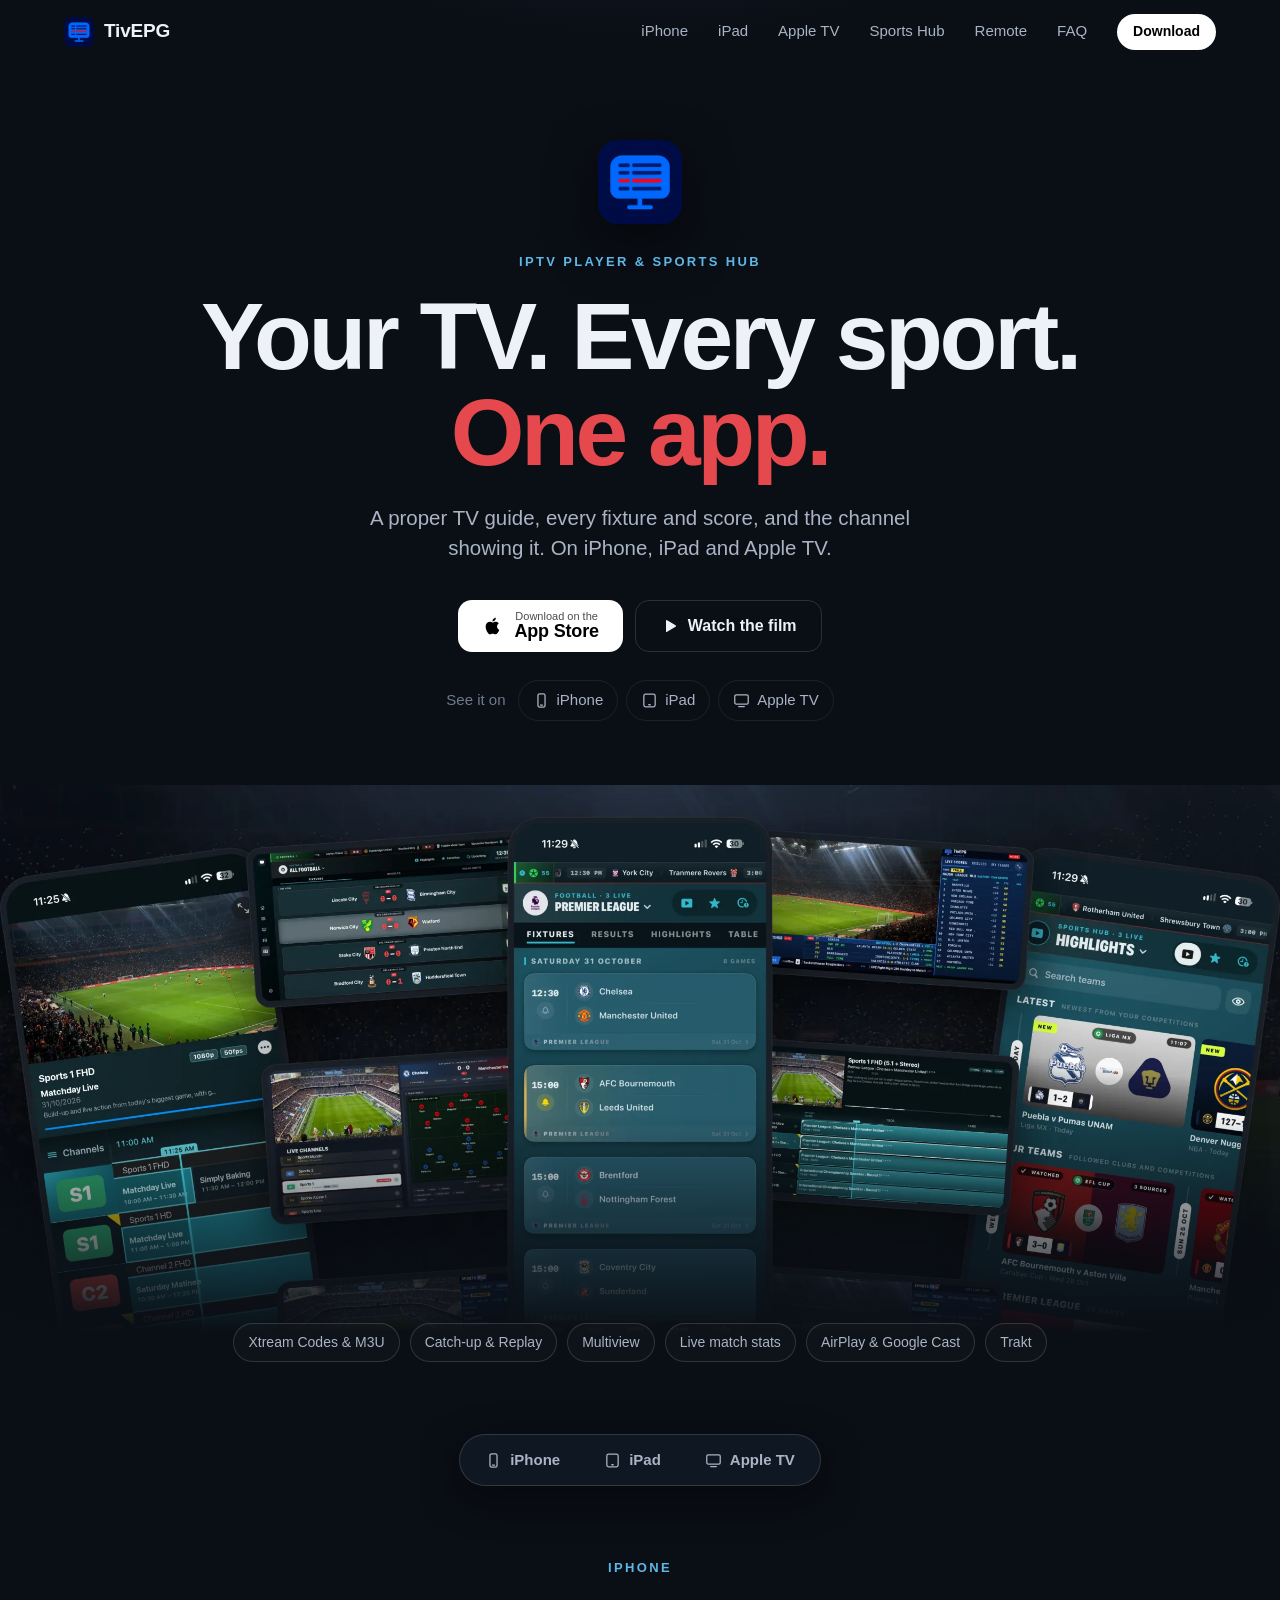
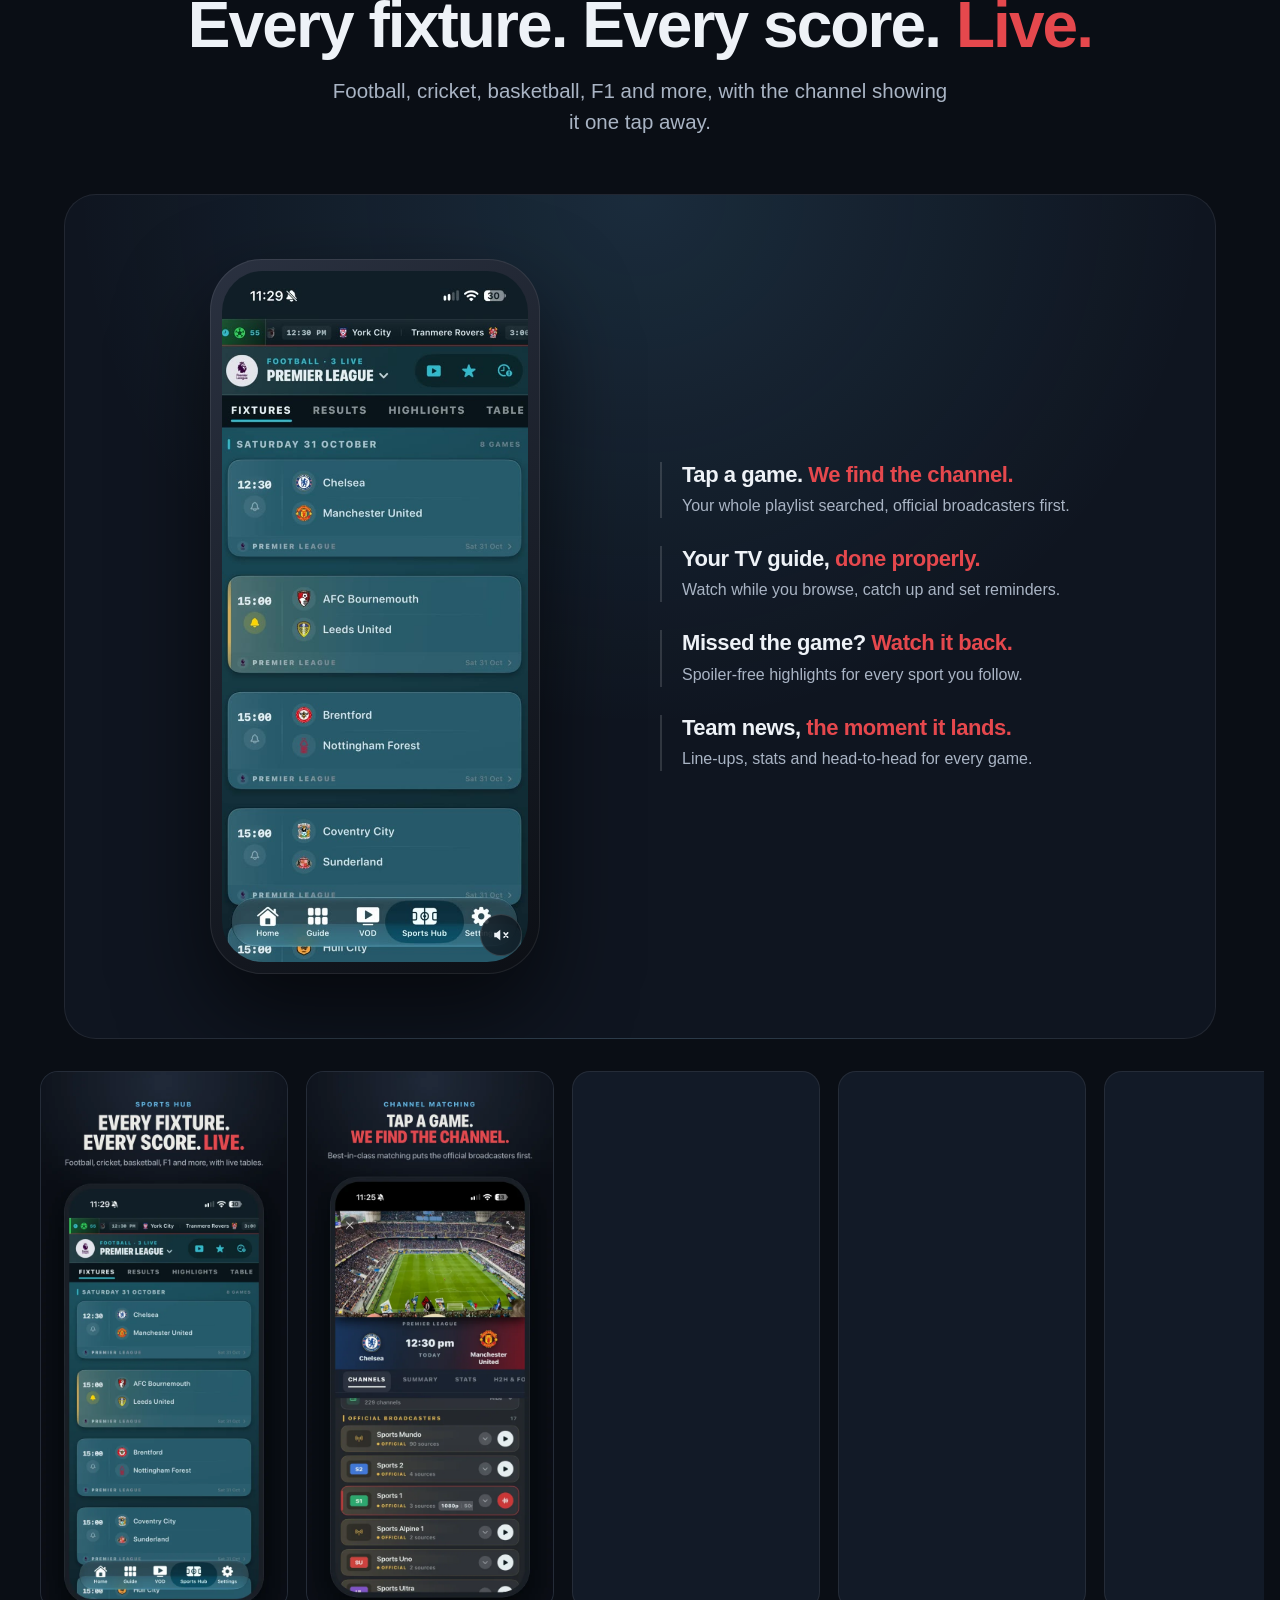
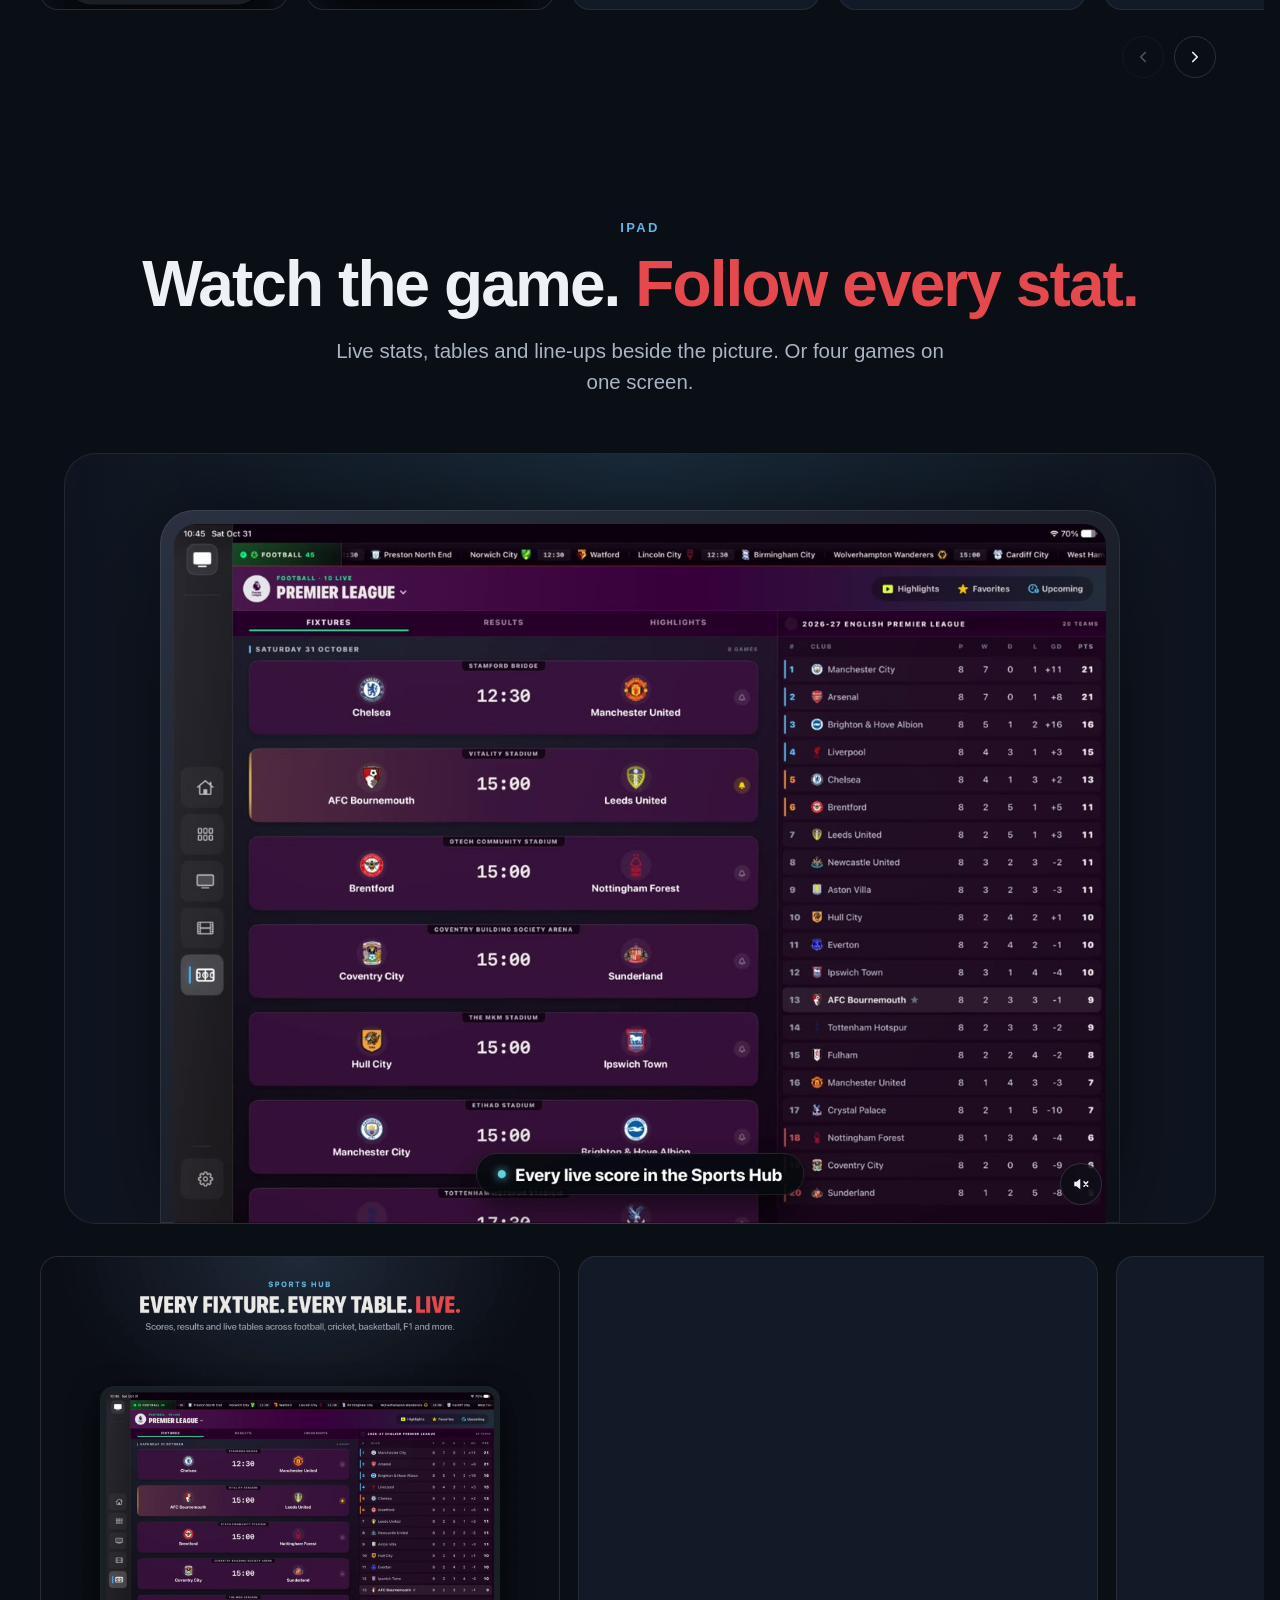
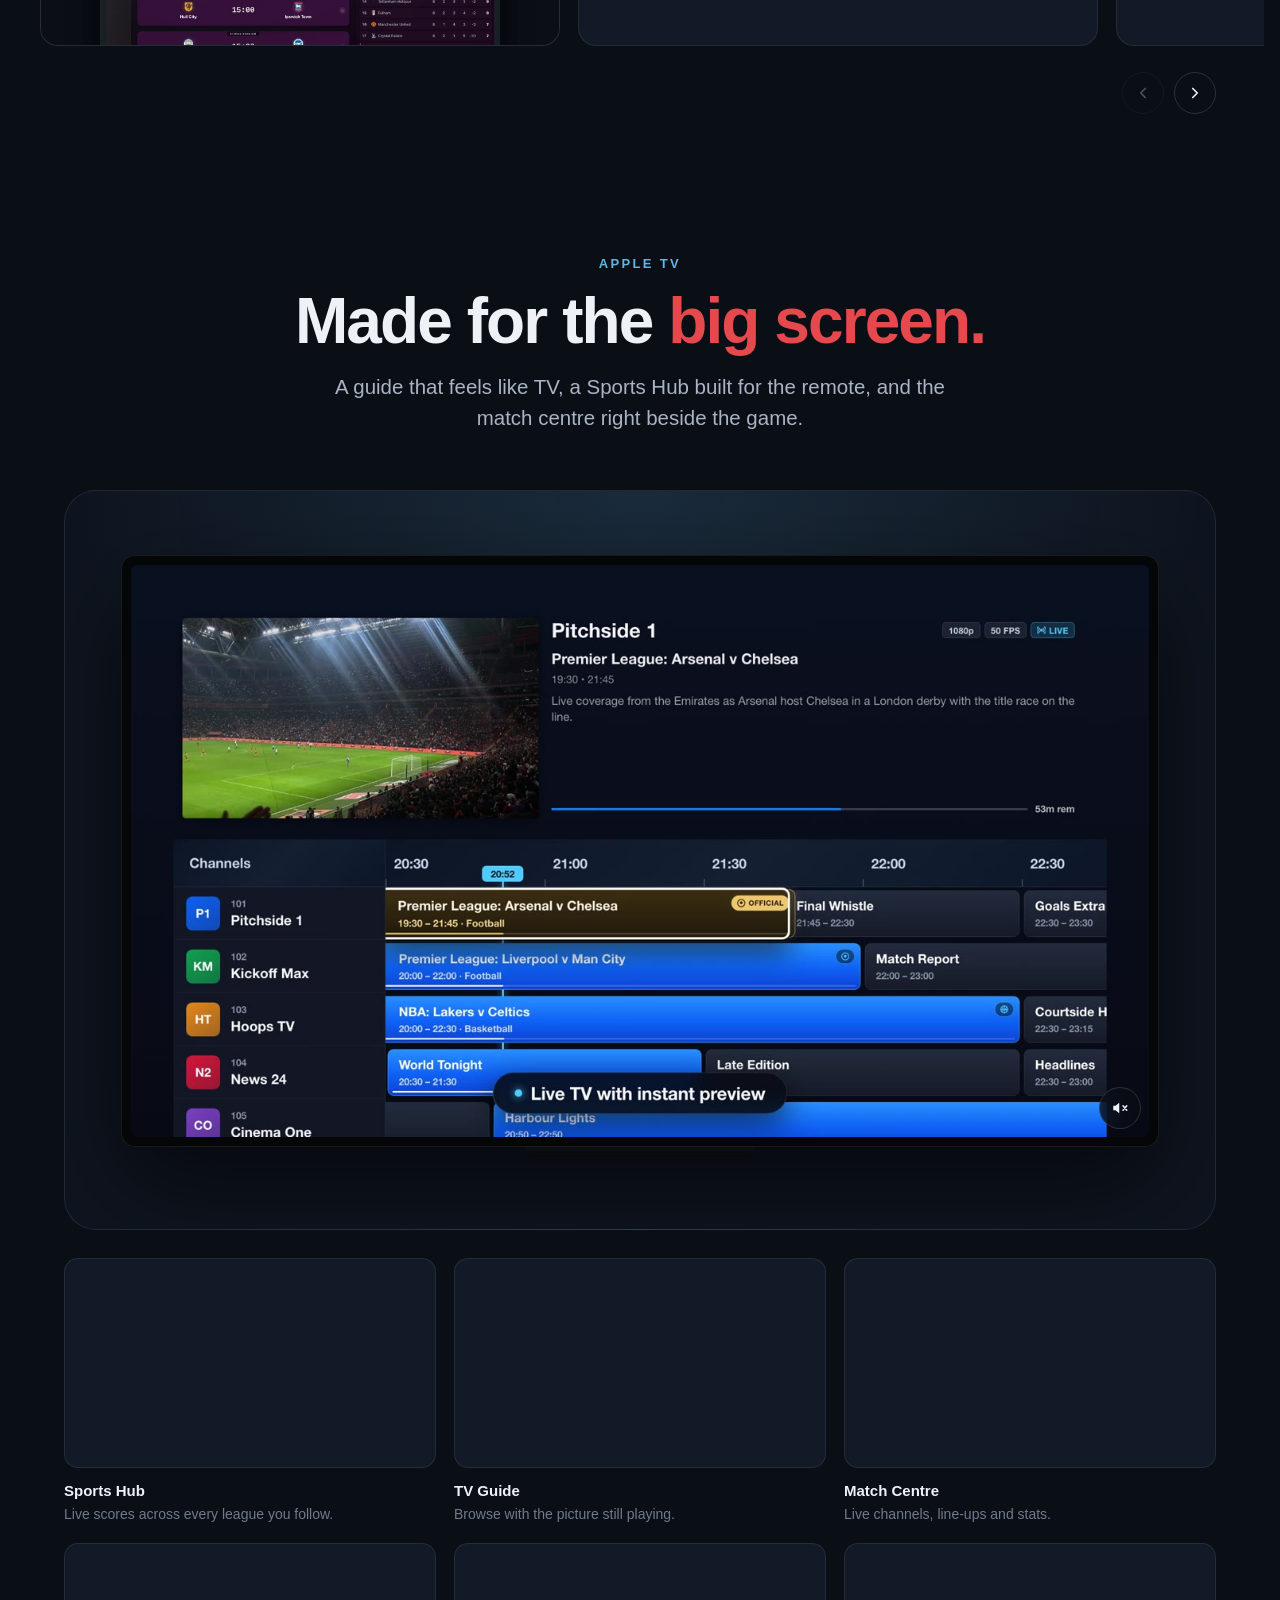
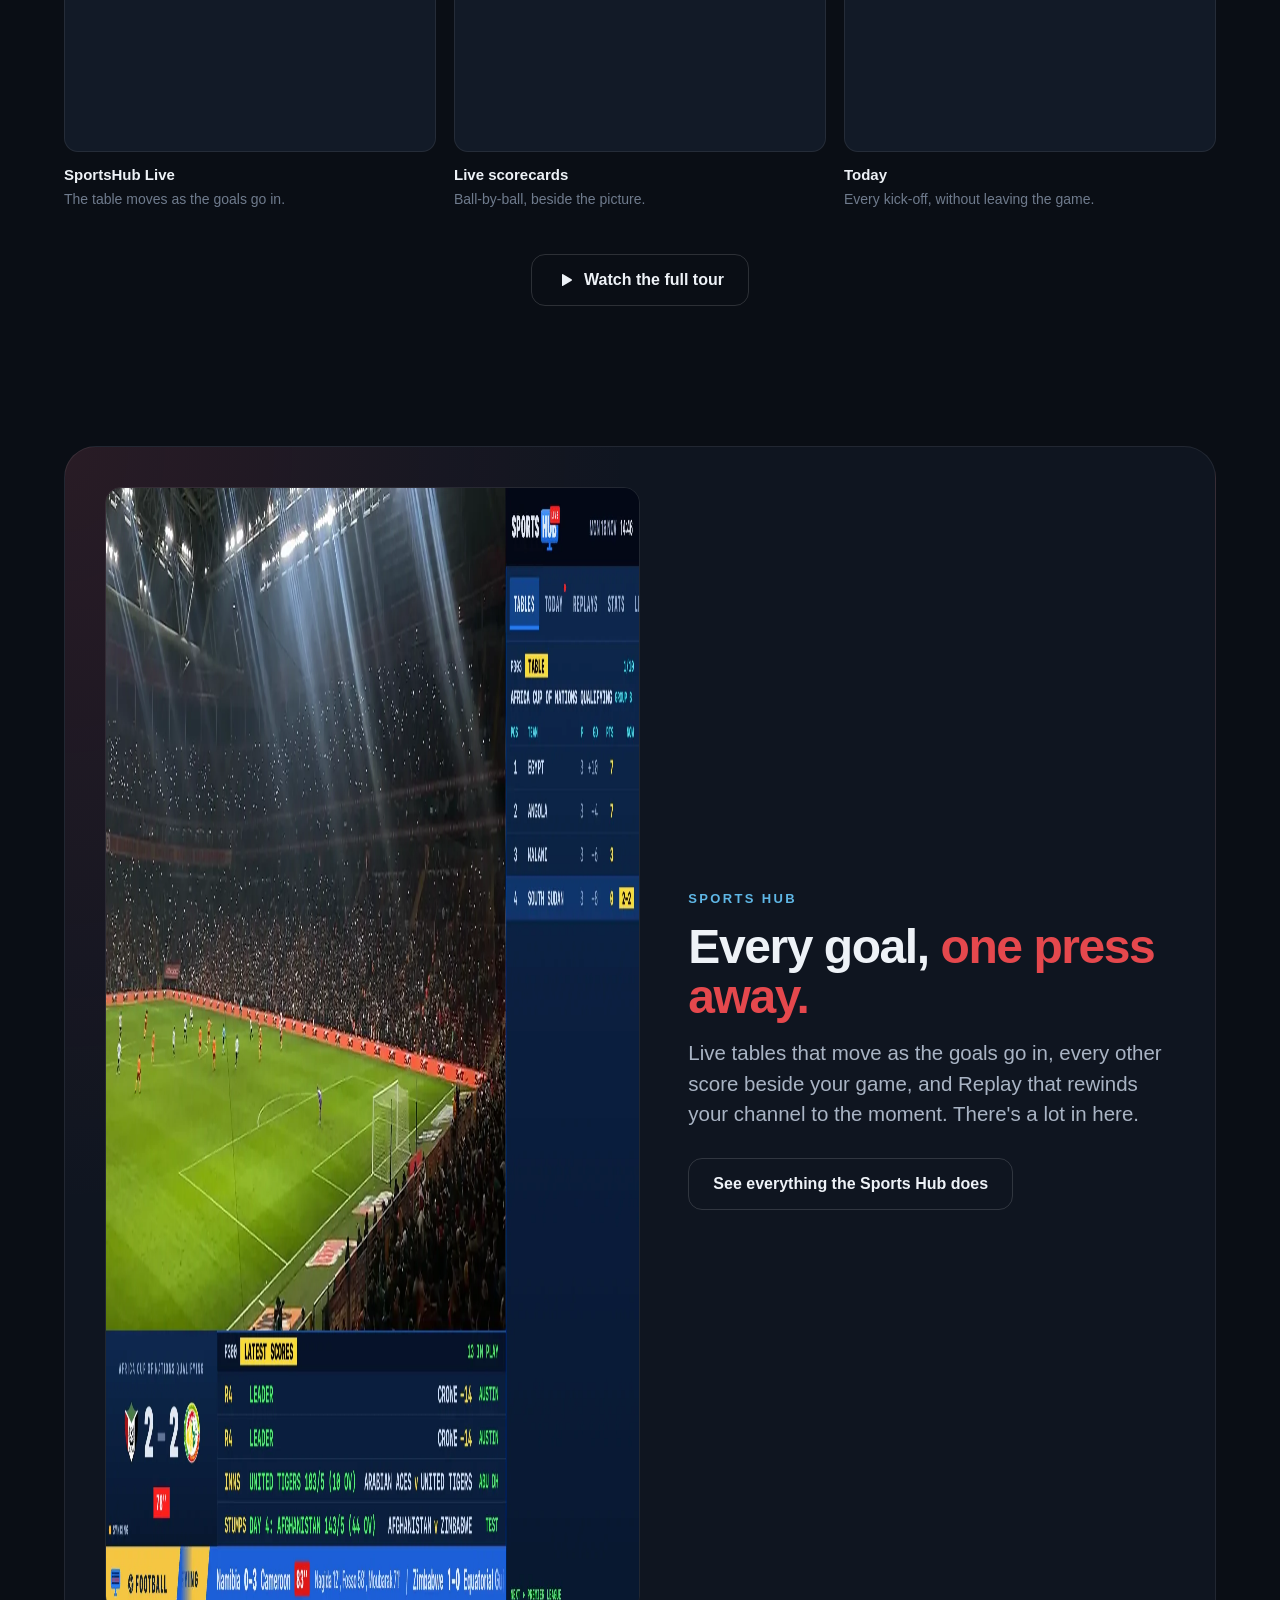
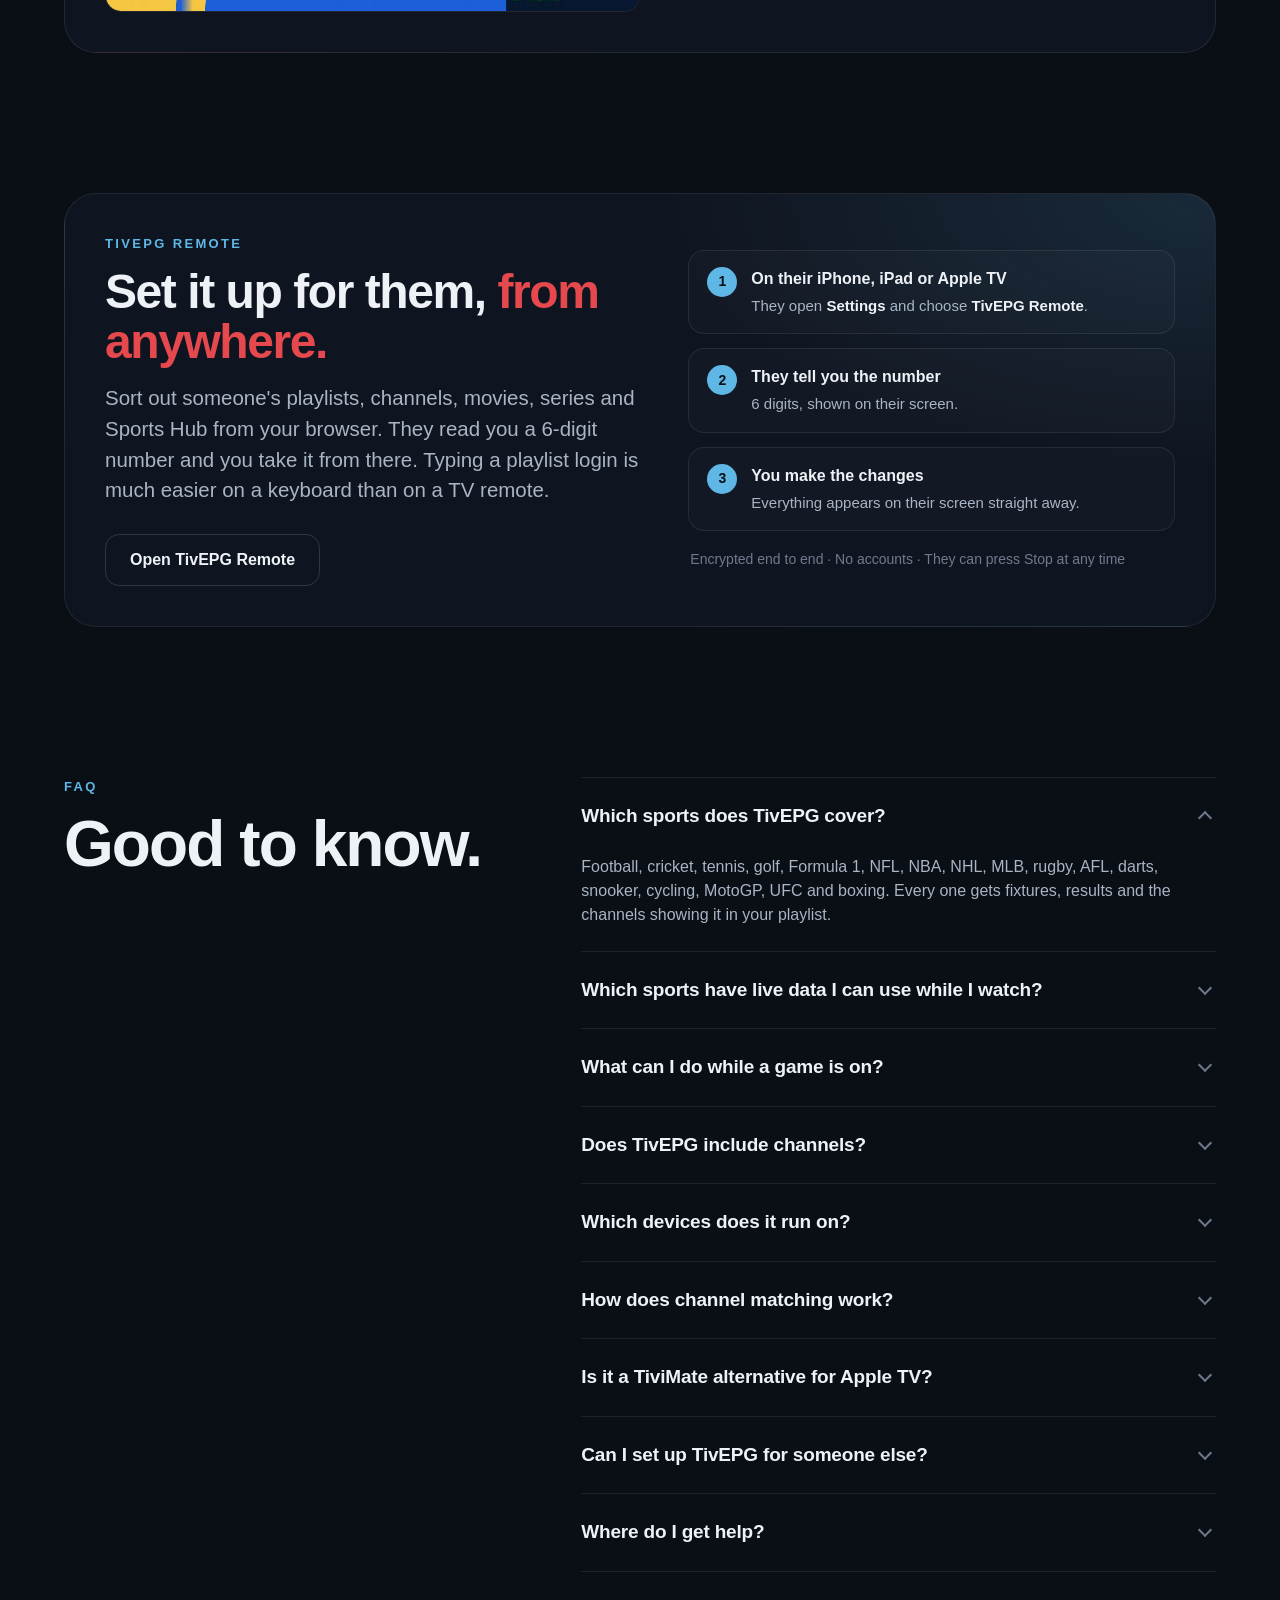
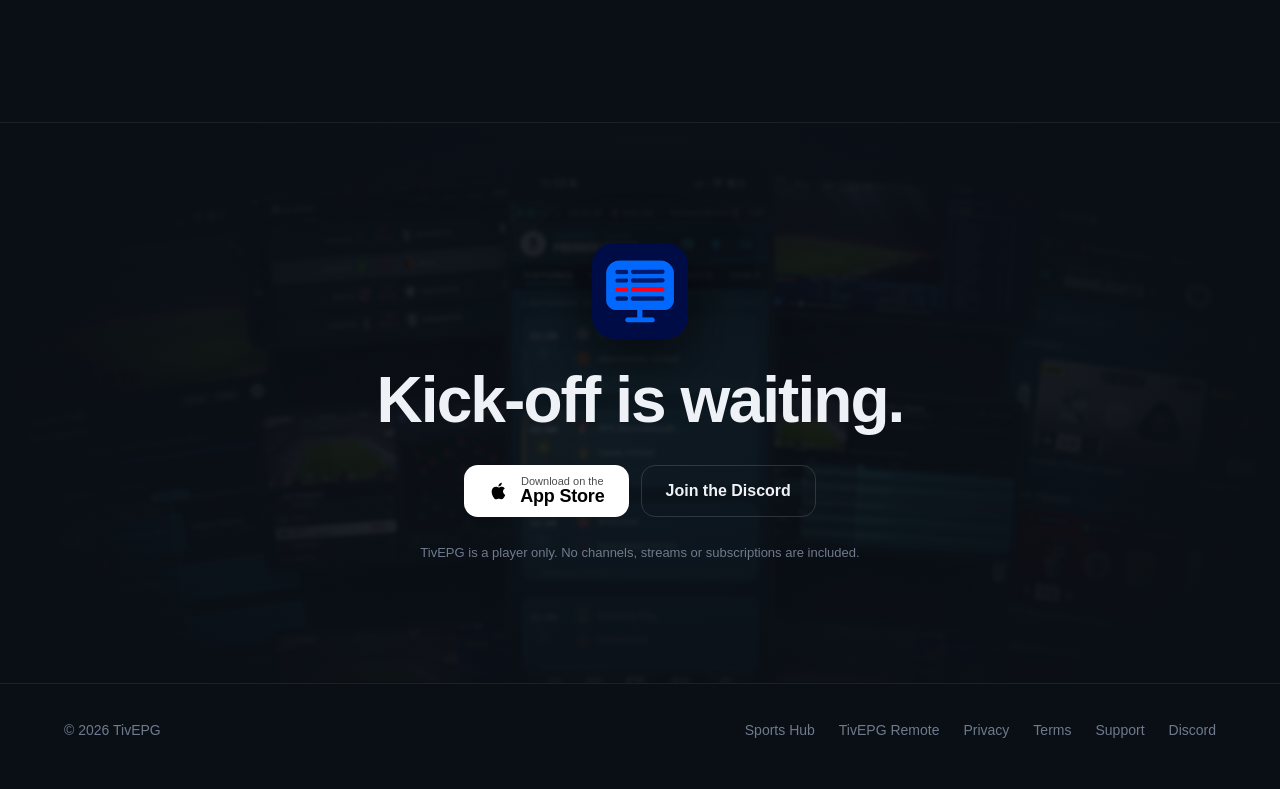
==== commit c126f60b: "Sports Hub: Apple TV SportsHub Live and Replay shots, iPhone Full Match, summary and live table; fil" ====
--- a/docs/index.html
+++ b/docs/index.html
@@ -312,7 +312,7 @@
   <section class="platform" id="sports-hub-teaser">
     <div class="wrap reveal">
       <a class="teaser" href="/sportshub">
-        <img src="screens/tv/live_today.webp" alt="SportsHub Live on Apple TV" loading="lazy" decoding="async" />
+        <img src="screens/tv/live-tables.webp" alt="SportsHub Live on Apple TV" width="2000" height="1125" loading="lazy" decoding="async" />
         <div>
           <p class="eyebrow">Sports Hub</p>
           <h2 class="headline">Every goal, <span class="accent">one press away.</span></h2>
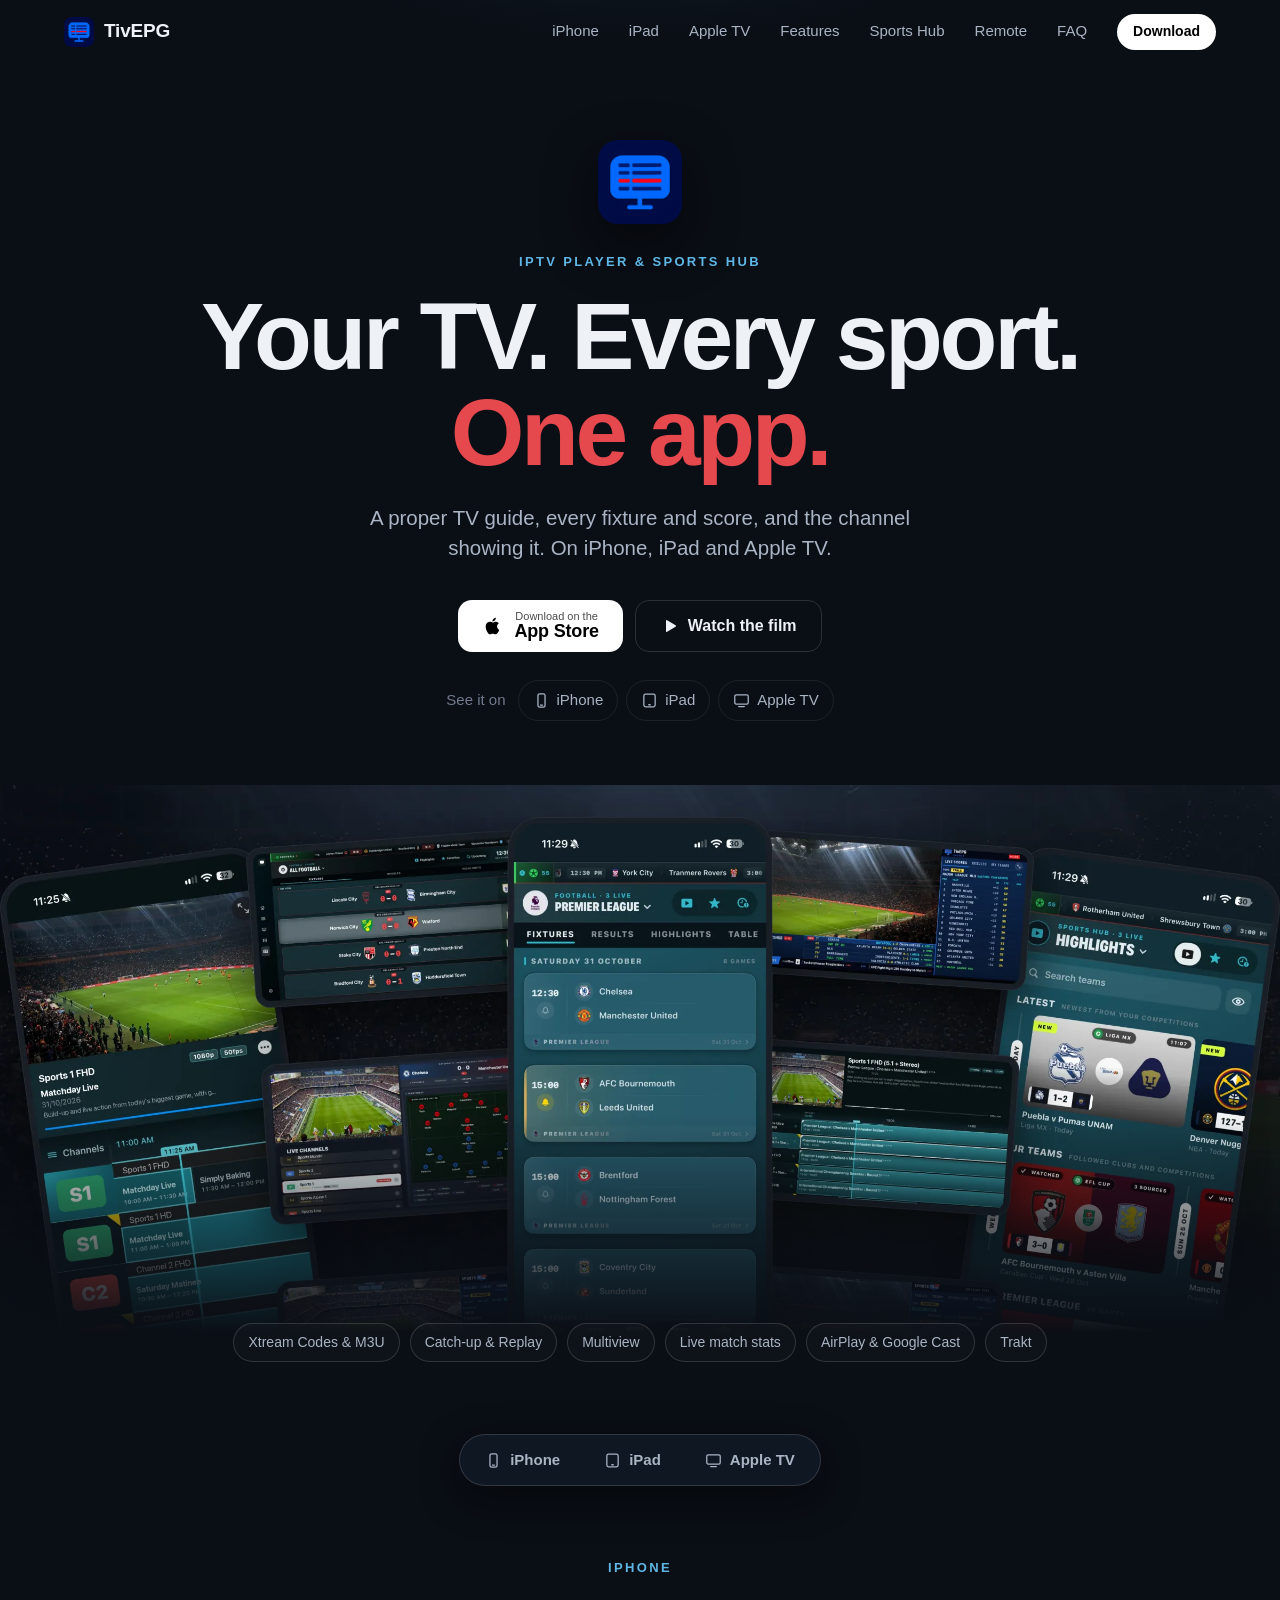
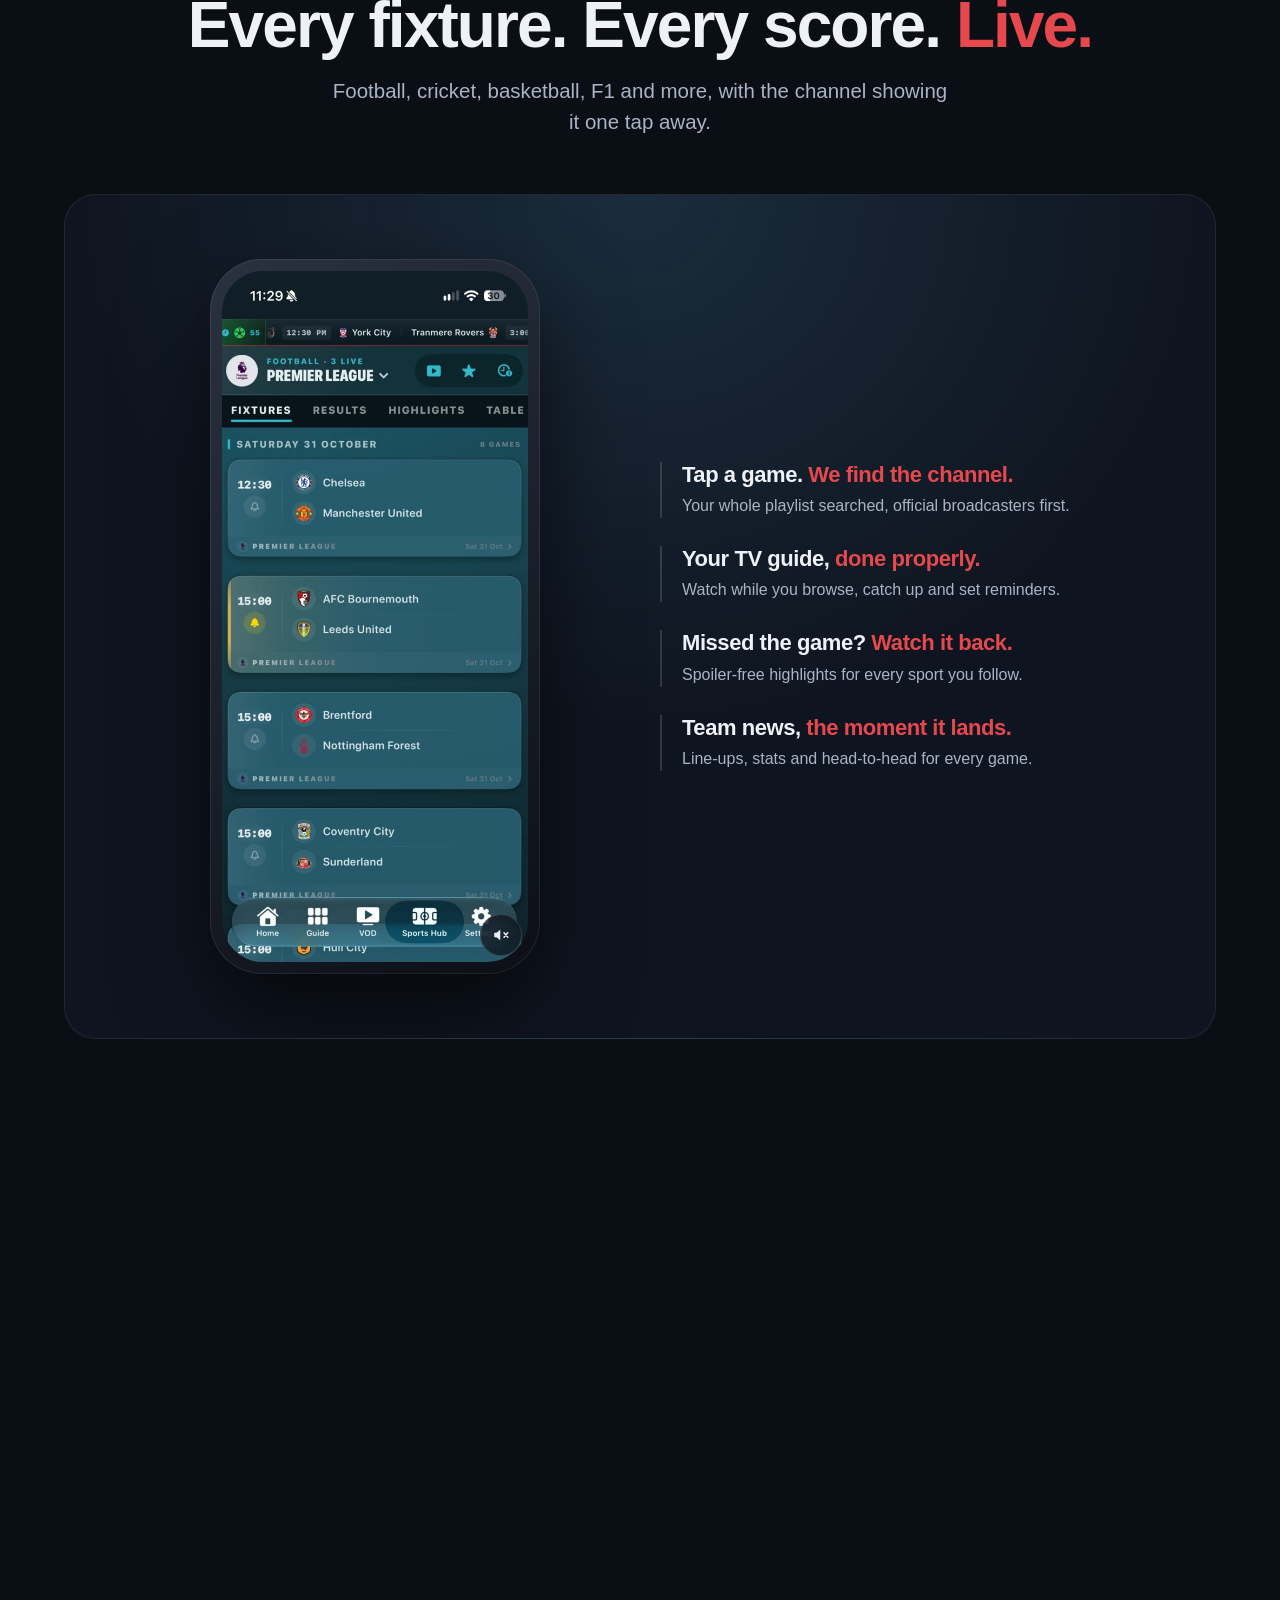
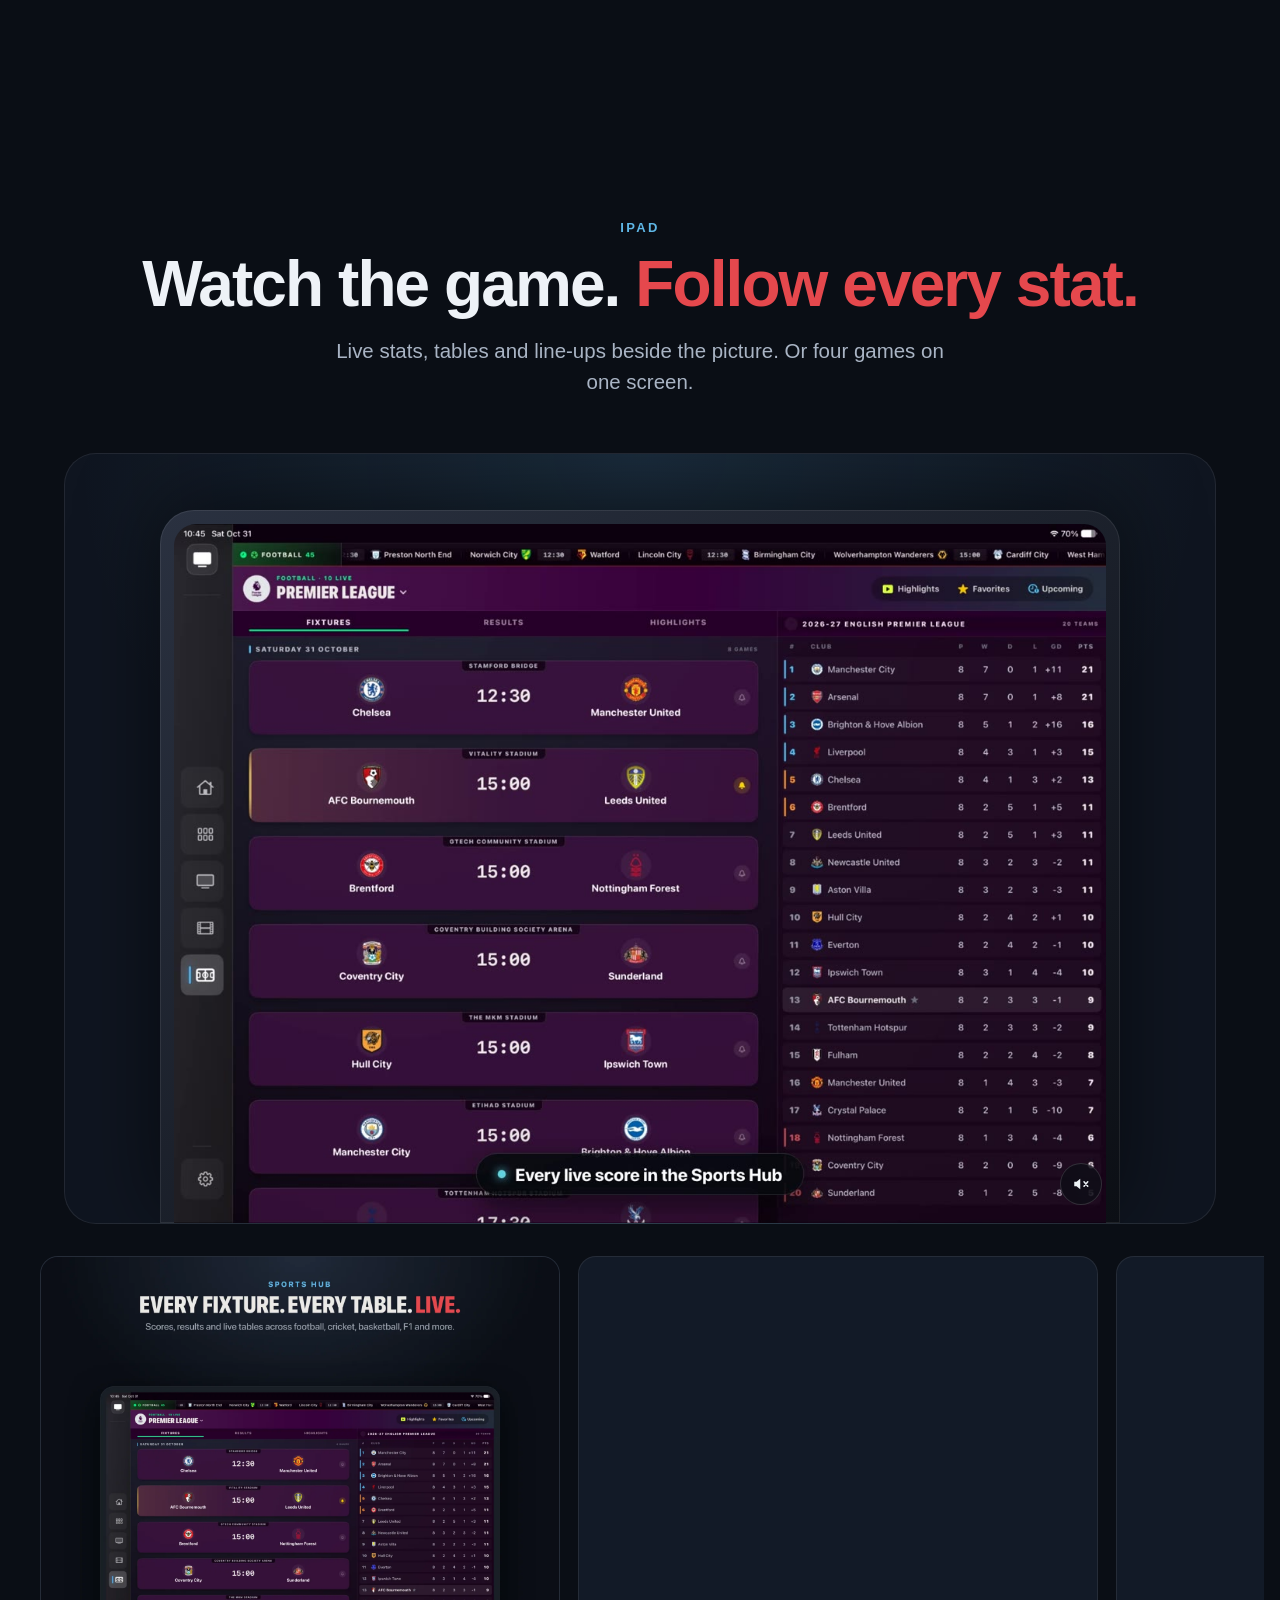
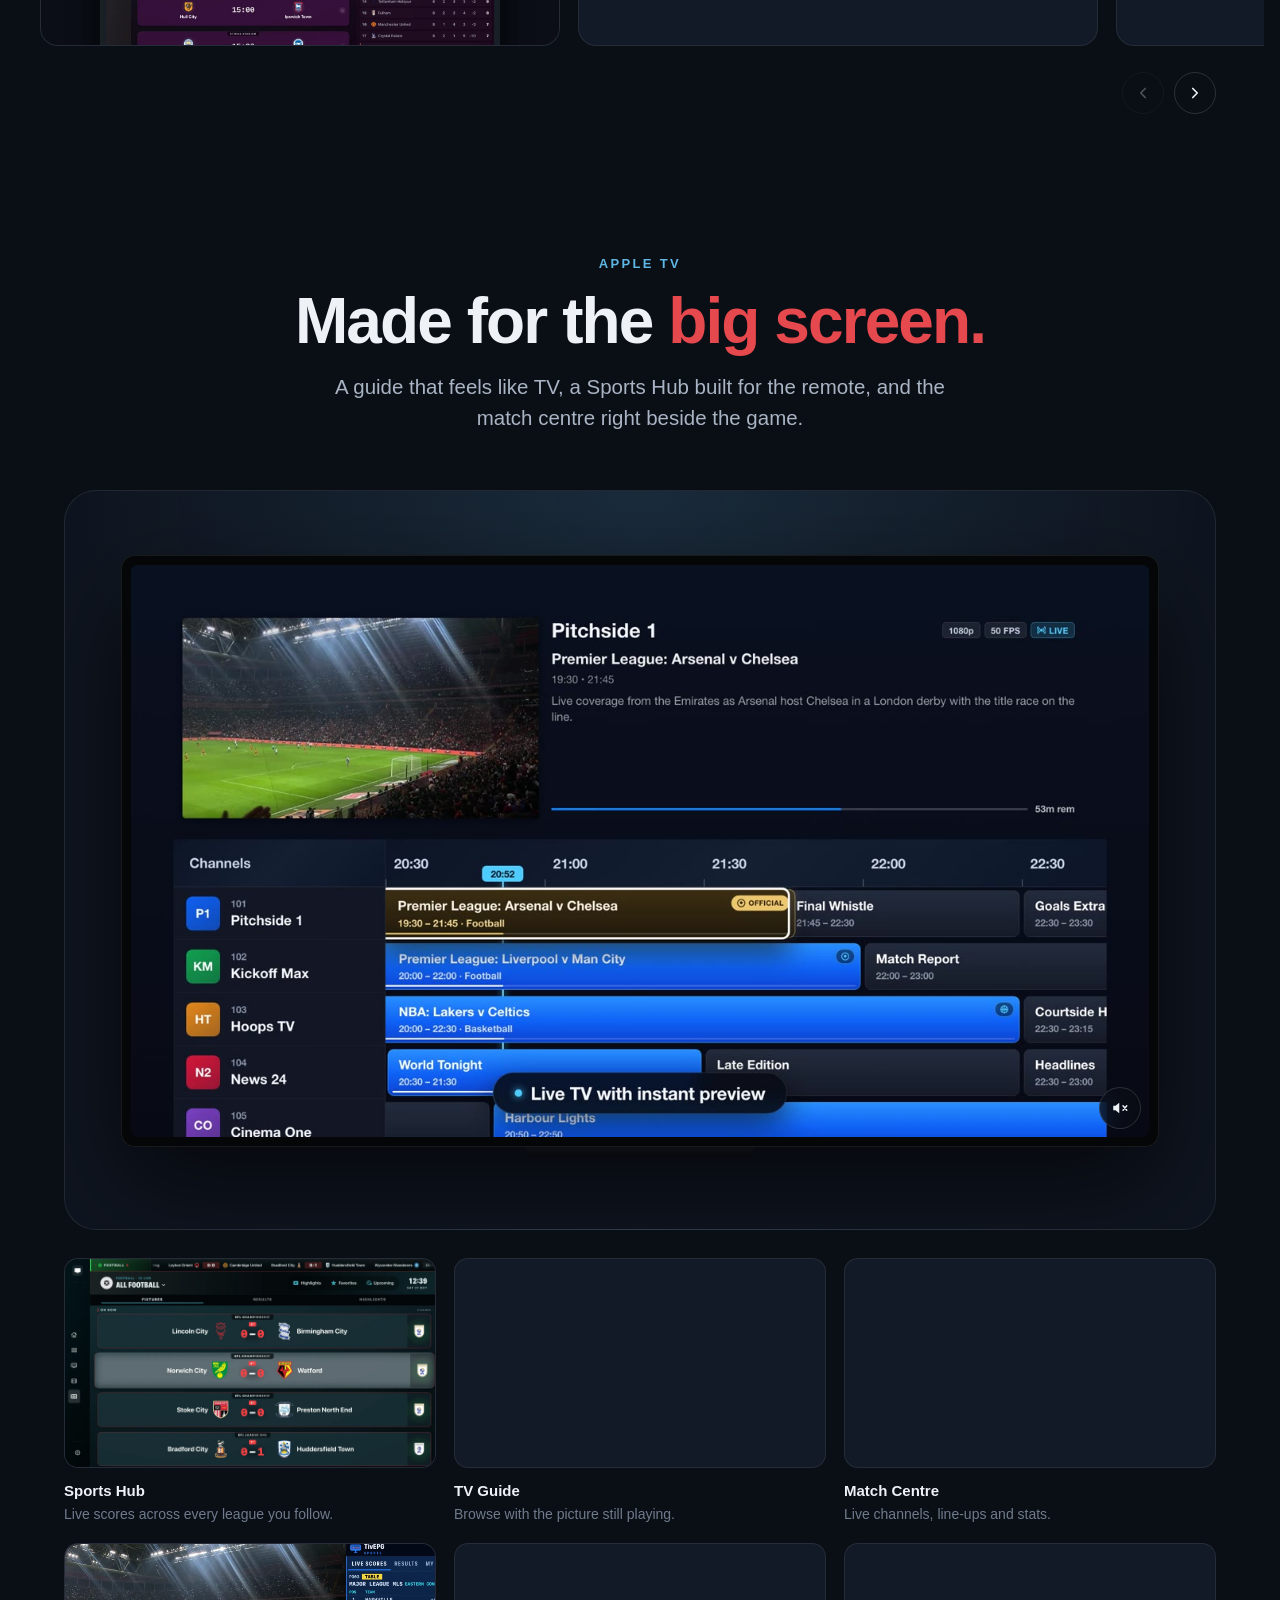
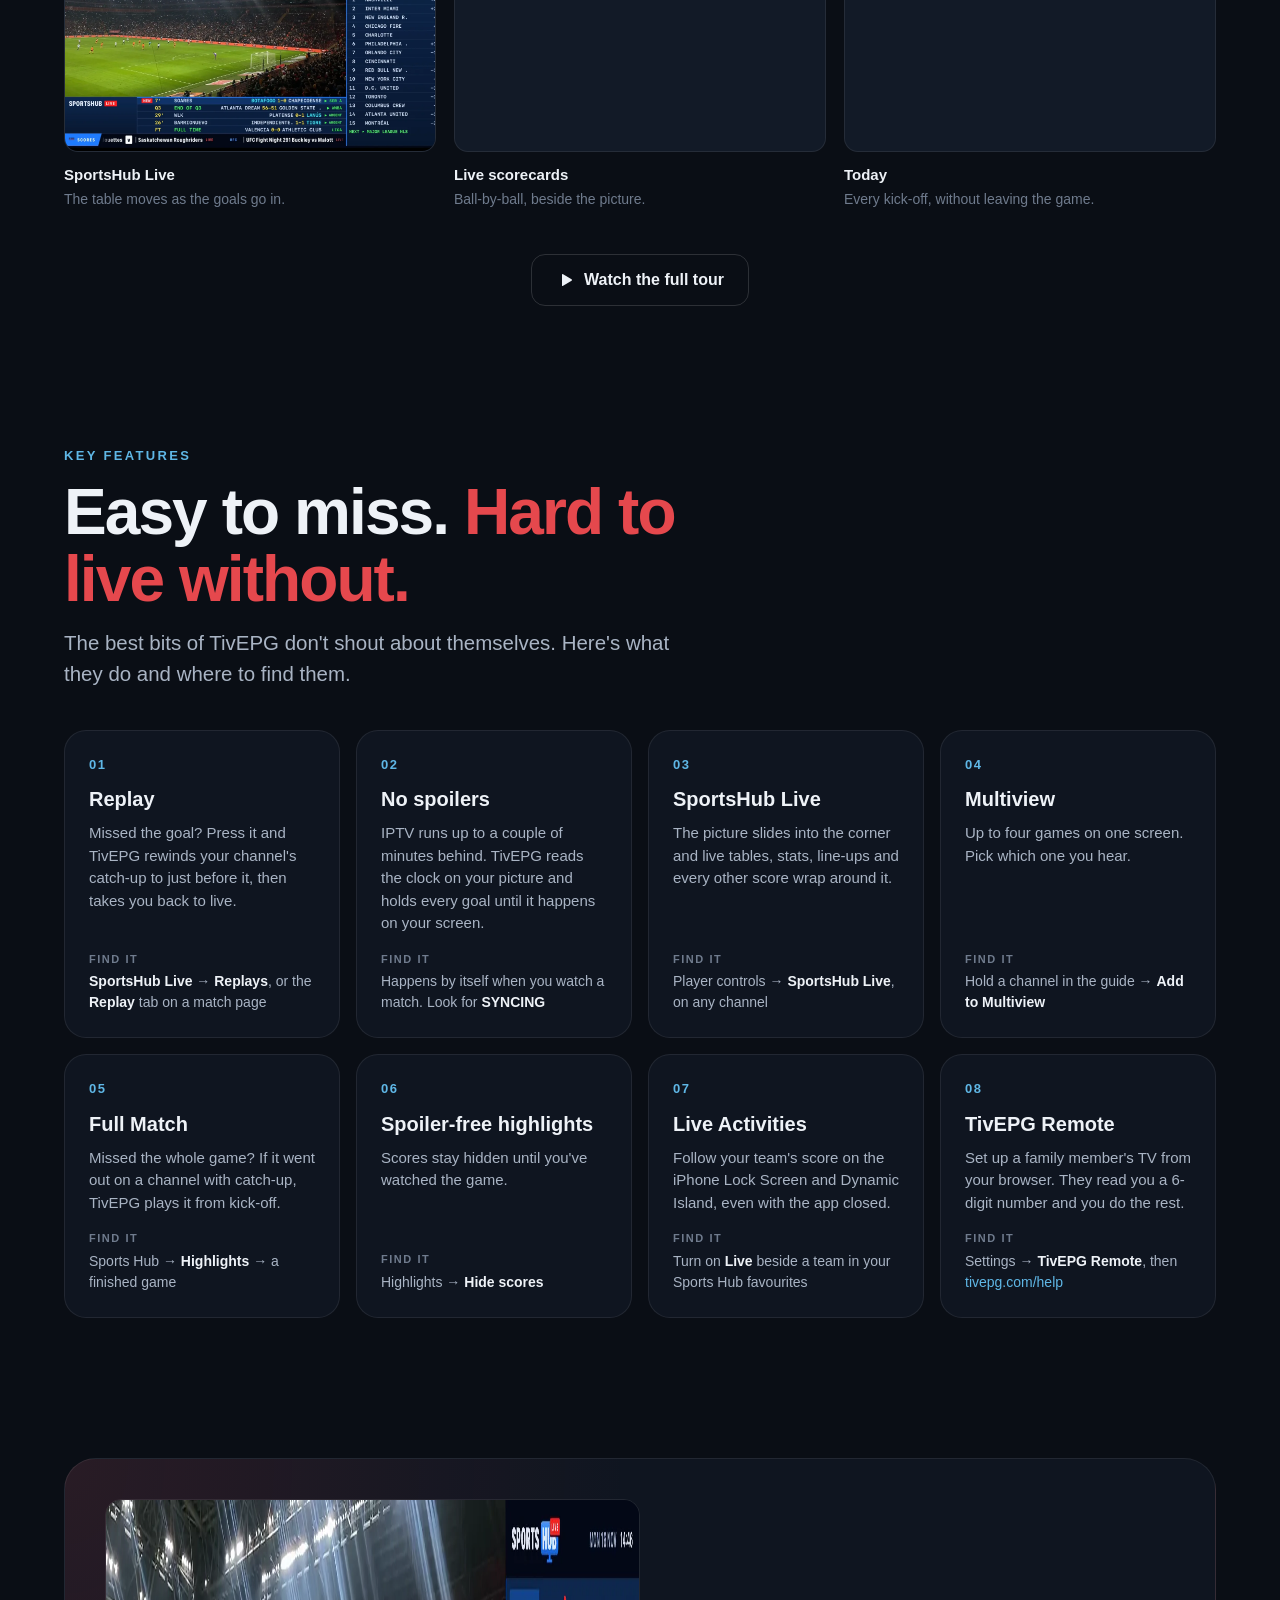
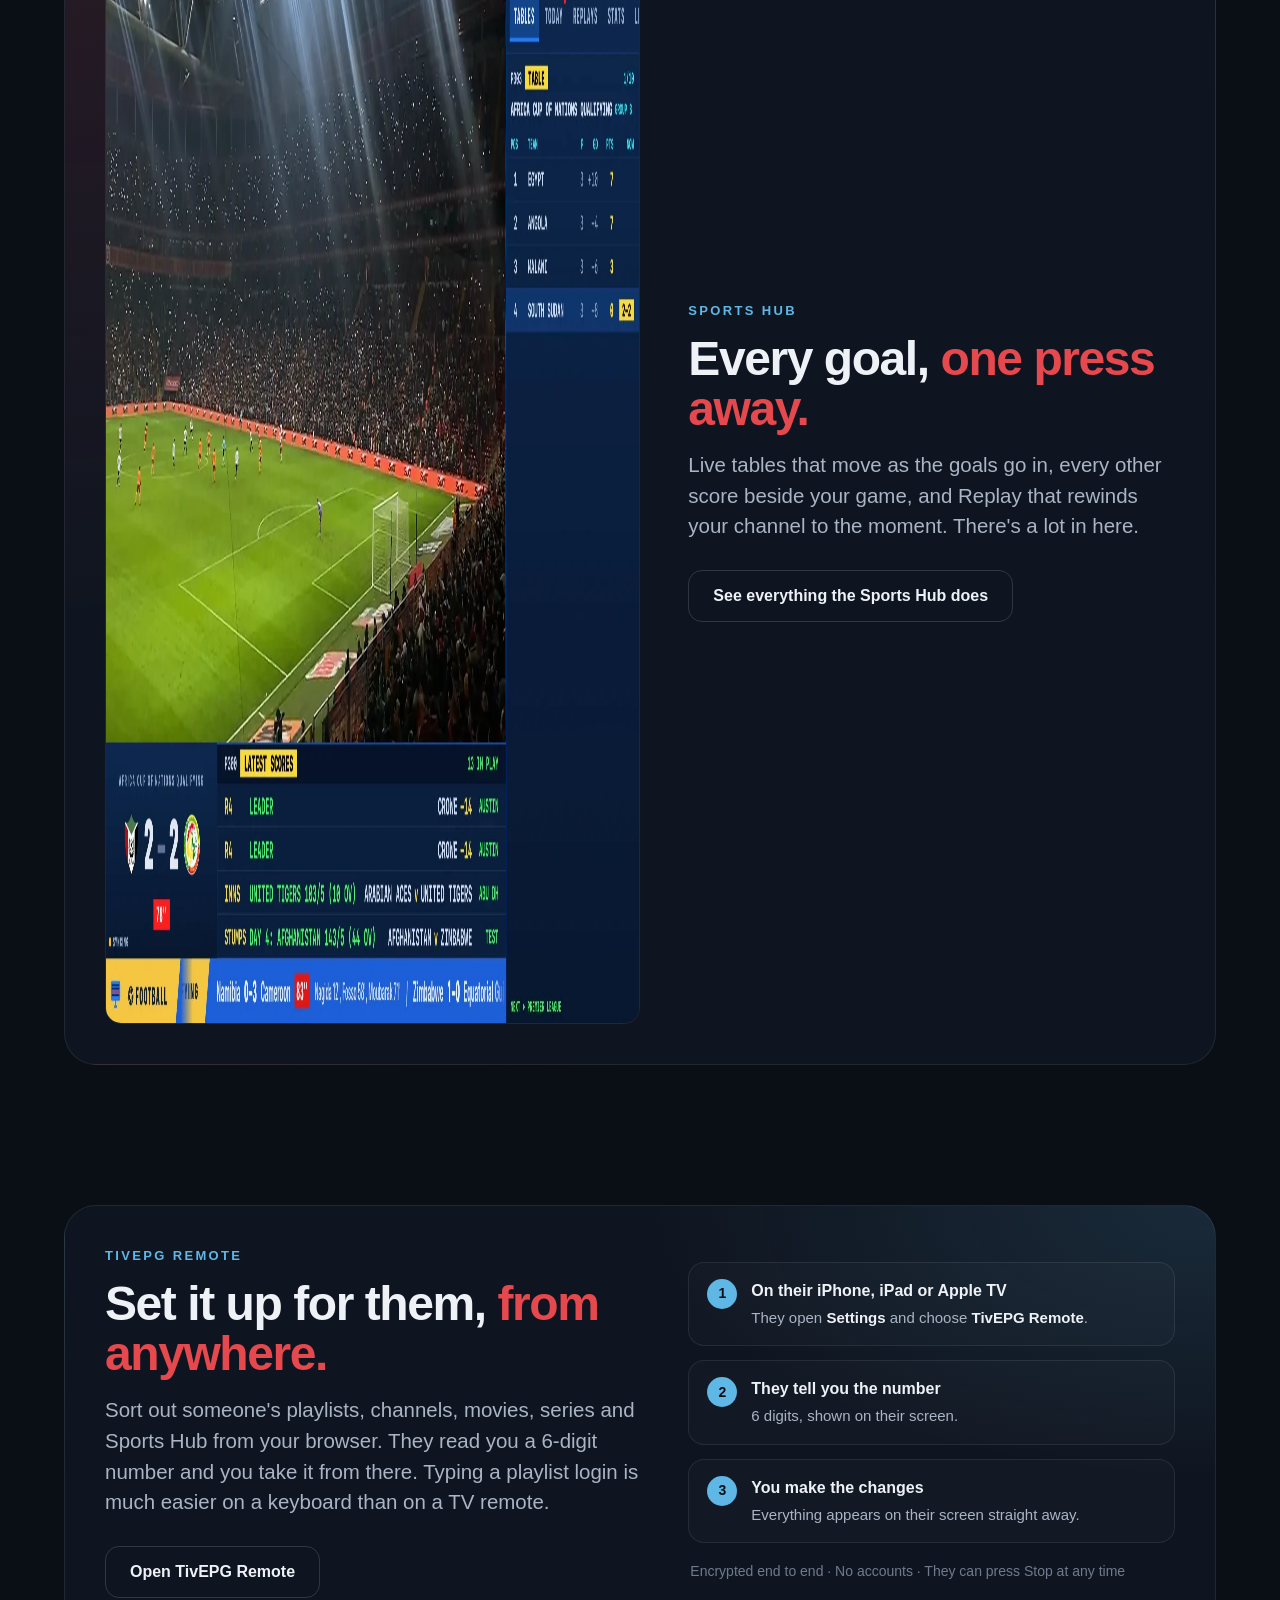
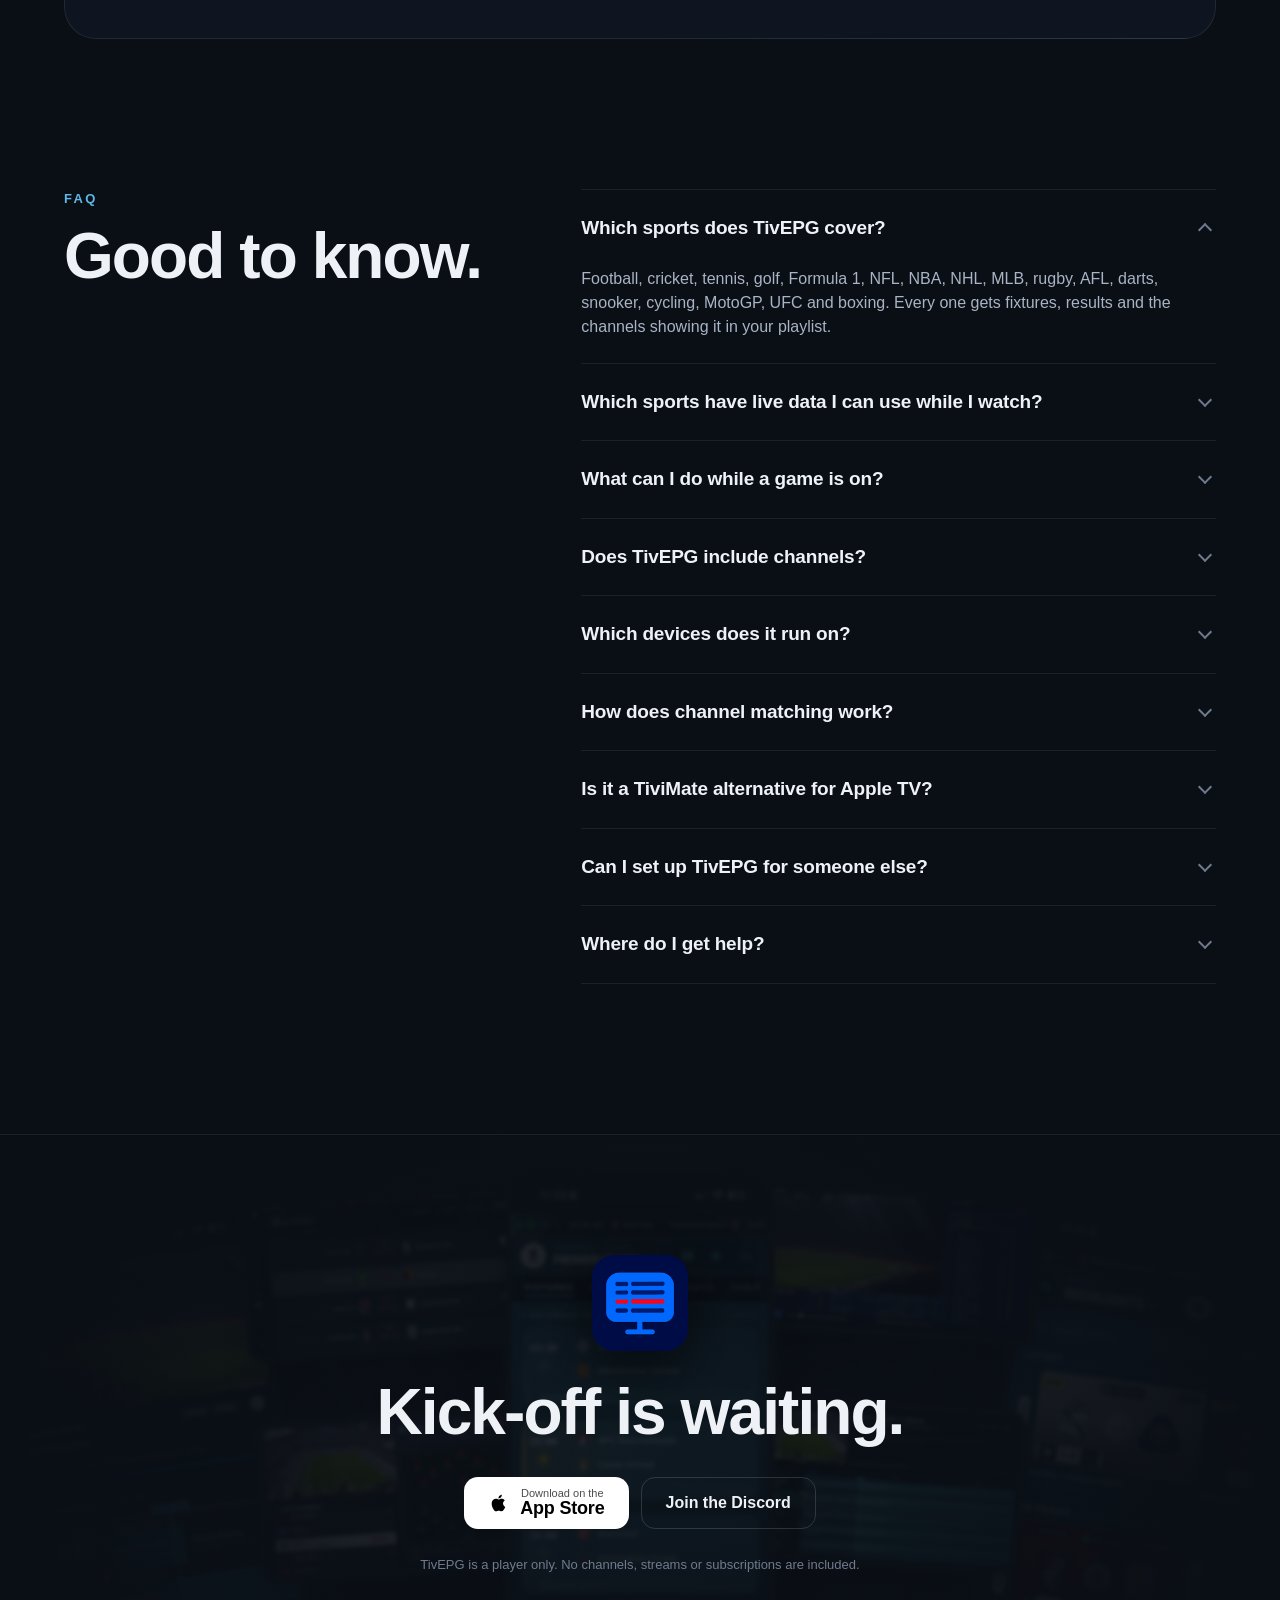
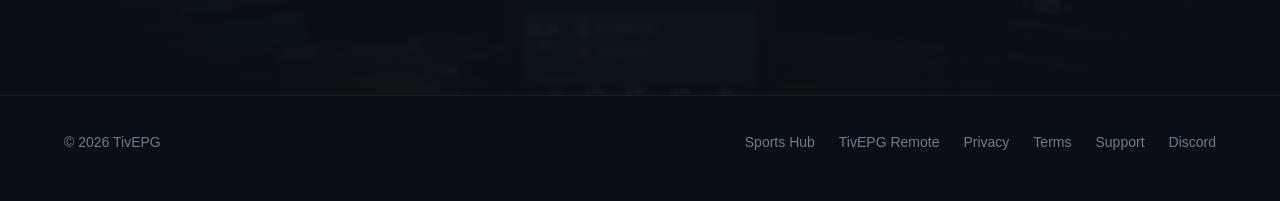
==== commit 1485a0b0: "Homepage: Key features section (easy-to-miss features with where to find them), Features nav link Co" ====
--- a/docs/index.html
+++ b/docs/index.html
@@ -140,6 +140,7 @@
       <li><a href="#iphone">iPhone</a></li>
       <li><a href="#ipad">iPad</a></li>
       <li><a href="#apple-tv">Apple TV</a></li>
+      <li><a href="#key-features">Features</a></li>
       <li><a href="/sportshub">Sports Hub</a></li>
       <li><a href="/help/">Remote</a></li>
       <li><a href="#faq">FAQ</a></li>
@@ -307,6 +308,27 @@
   </section>
 
   </div>
+
+  <!-- ============ KEY FEATURES ============ -->
+  <section class="platform" id="key-features">
+    <div class="wrap">
+      <div class="kf-head reveal">
+        <p class="eyebrow">Key features</p>
+        <h2 class="headline">Easy to miss. <span class="accent">Hard to live without.</span></h2>
+        <p class="lede">The best bits of TivEPG don't shout about themselves. Here's what they do and where to find them.</p>
+      </div>
+      <ul class="kf-grid reveal">
+        <li class="kf-card"><span class="kf-num">01</span><h3>Replay</h3><p>Missed the goal? Press it and TivEPG rewinds your channel's catch-up to just before it, then takes you back to live.</p><p class="kf-find"><span>Find it</span><b>SportsHub Live</b> → <b>Replays</b>, or the <b>Replay</b> tab on a match page</p></li>
+        <li class="kf-card"><span class="kf-num">02</span><h3>No spoilers</h3><p>IPTV runs up to a couple of minutes behind. TivEPG reads the clock on your picture and holds every goal until it happens on your screen.</p><p class="kf-find"><span>Find it</span>Happens by itself when you watch a match. Look for <b>SYNCING</b></p></li>
+        <li class="kf-card"><span class="kf-num">03</span><h3>SportsHub Live</h3><p>The picture slides into the corner and live tables, stats, line-ups and every other score wrap around it.</p><p class="kf-find"><span>Find it</span>Player controls → <b>SportsHub Live</b>, on any channel</p></li>
+        <li class="kf-card"><span class="kf-num">04</span><h3>Multiview</h3><p>Up to four games on one screen. Pick which one you hear.</p><p class="kf-find"><span>Find it</span>Hold a channel in the guide → <b>Add to Multiview</b></p></li>
+        <li class="kf-card"><span class="kf-num">05</span><h3>Full Match</h3><p>Missed the whole game? If it went out on a channel with catch-up, TivEPG plays it from kick-off.</p><p class="kf-find"><span>Find it</span>Sports Hub → <b>Highlights</b> → a finished game</p></li>
+        <li class="kf-card"><span class="kf-num">06</span><h3>Spoiler-free highlights</h3><p>Scores stay hidden until you've watched the game.</p><p class="kf-find"><span>Find it</span>Highlights → <b>Hide scores</b></p></li>
+        <li class="kf-card"><span class="kf-num">07</span><h3>Live Activities</h3><p>Follow your team's score on the iPhone Lock Screen and Dynamic Island, even with the app closed.</p><p class="kf-find"><span>Find it</span>Turn on <b>Live</b> beside a team in your Sports Hub favourites</p></li>
+        <li class="kf-card"><span class="kf-num">08</span><h3>TivEPG Remote</h3><p>Set up a family member's TV from your browser. They read you a 6-digit number and you do the rest.</p><p class="kf-find"><span>Find it</span>Settings → <b>TivEPG Remote</b>, then <a href="/help/">tivepg.com/help</a></p></li>
+      </ul>
+    </div>
+  </section>
 
   <!-- ============ SPORTS HUB TEASER ============ -->
   <section class="platform" id="sports-hub-teaser">
--- a/docs/site.css
+++ b/docs/site.css
@@ -304,3 +304,20 @@
 .remote-steps b { color: var(--text); }
 .remote-steps p { margin: 4px 0 0; color: var(--text-2); font-size: 15px; }
 .remote-steps .remote-trust { border: 0; background: none; padding: 4px 2px 0; color: var(--text-3); font-size: 14px; }
+
+/* ---------- Key features ---------- */
+.kf-head { max-width: 720px; }
+.kf-head .headline { margin-top: 14px; }
+.kf-head .lede { margin-top: 16px; }
+.kf-grid { list-style: none; margin: 40px 0 0; padding: 0; display: grid; grid-template-columns: repeat(4, minmax(0, 1fr)); gap: 16px; }
+.kf-card { display: flex; flex-direction: column; padding: 24px; border-radius: var(--radius); border: 1px solid var(--line); background: var(--ground-2); transition: border-color .3s var(--ease); }
+.kf-card:hover { border-color: var(--line-2); }
+.kf-num { font-size: 13px; font-weight: 700; letter-spacing: .12em; color: var(--blue); }
+.kf-card h3 { margin: 10px 0 0; font-size: 20px; color: var(--text); }
+.kf-card p { margin: 8px 0 0; color: var(--text-2); font-size: 15px; line-height: 1.5; }
+.kf-card .kf-find { margin-top: auto; padding-top: 16px; font-size: 14px; color: var(--text-2); }
+.kf-find span { display: block; margin-bottom: 4px; font-size: 11px; font-weight: 700; letter-spacing: .14em; text-transform: uppercase; color: var(--text-3); }
+.kf-find b { color: var(--text); }
+.kf-find a { color: var(--blue); }
+@media (max-width: 1100px) { .kf-grid { grid-template-columns: repeat(2, minmax(0, 1fr)); } }
+@media (max-width: 560px) { .kf-grid { grid-template-columns: 1fr; } .kf-card { padding: 20px; } }
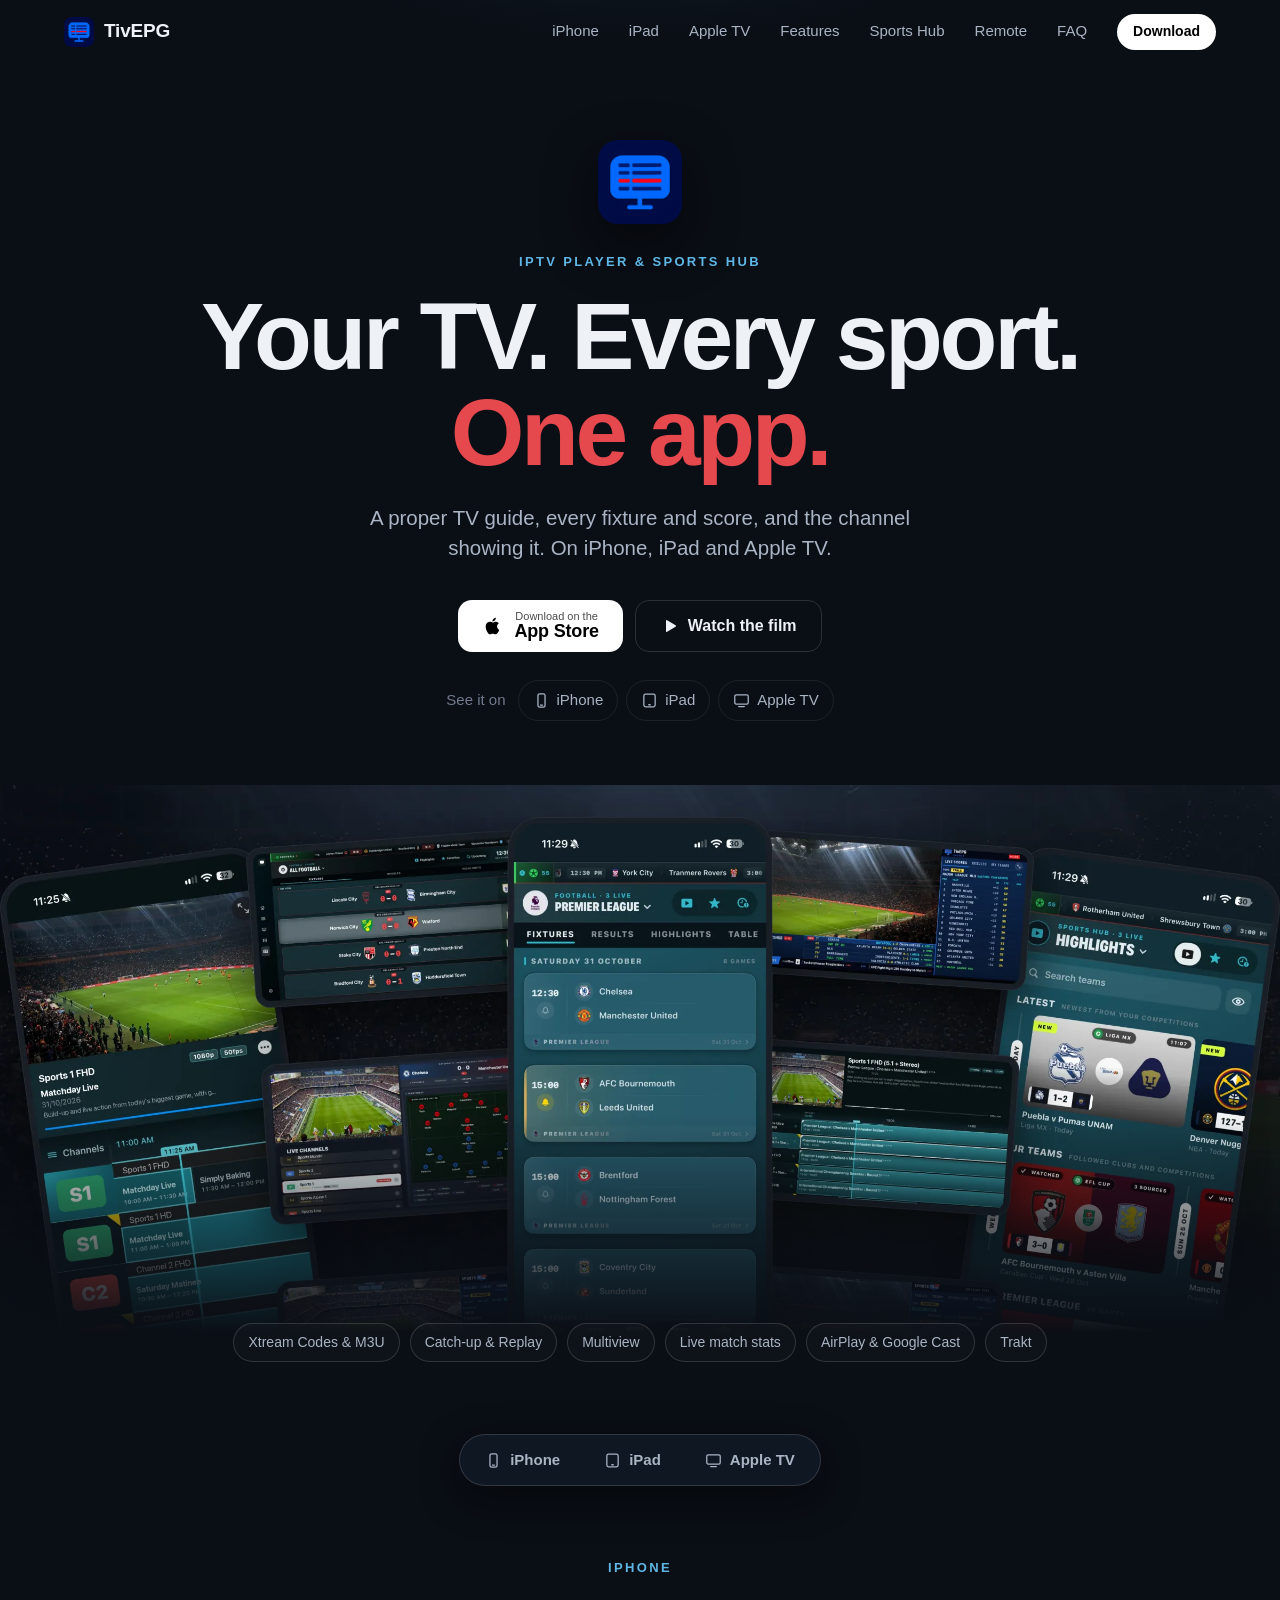
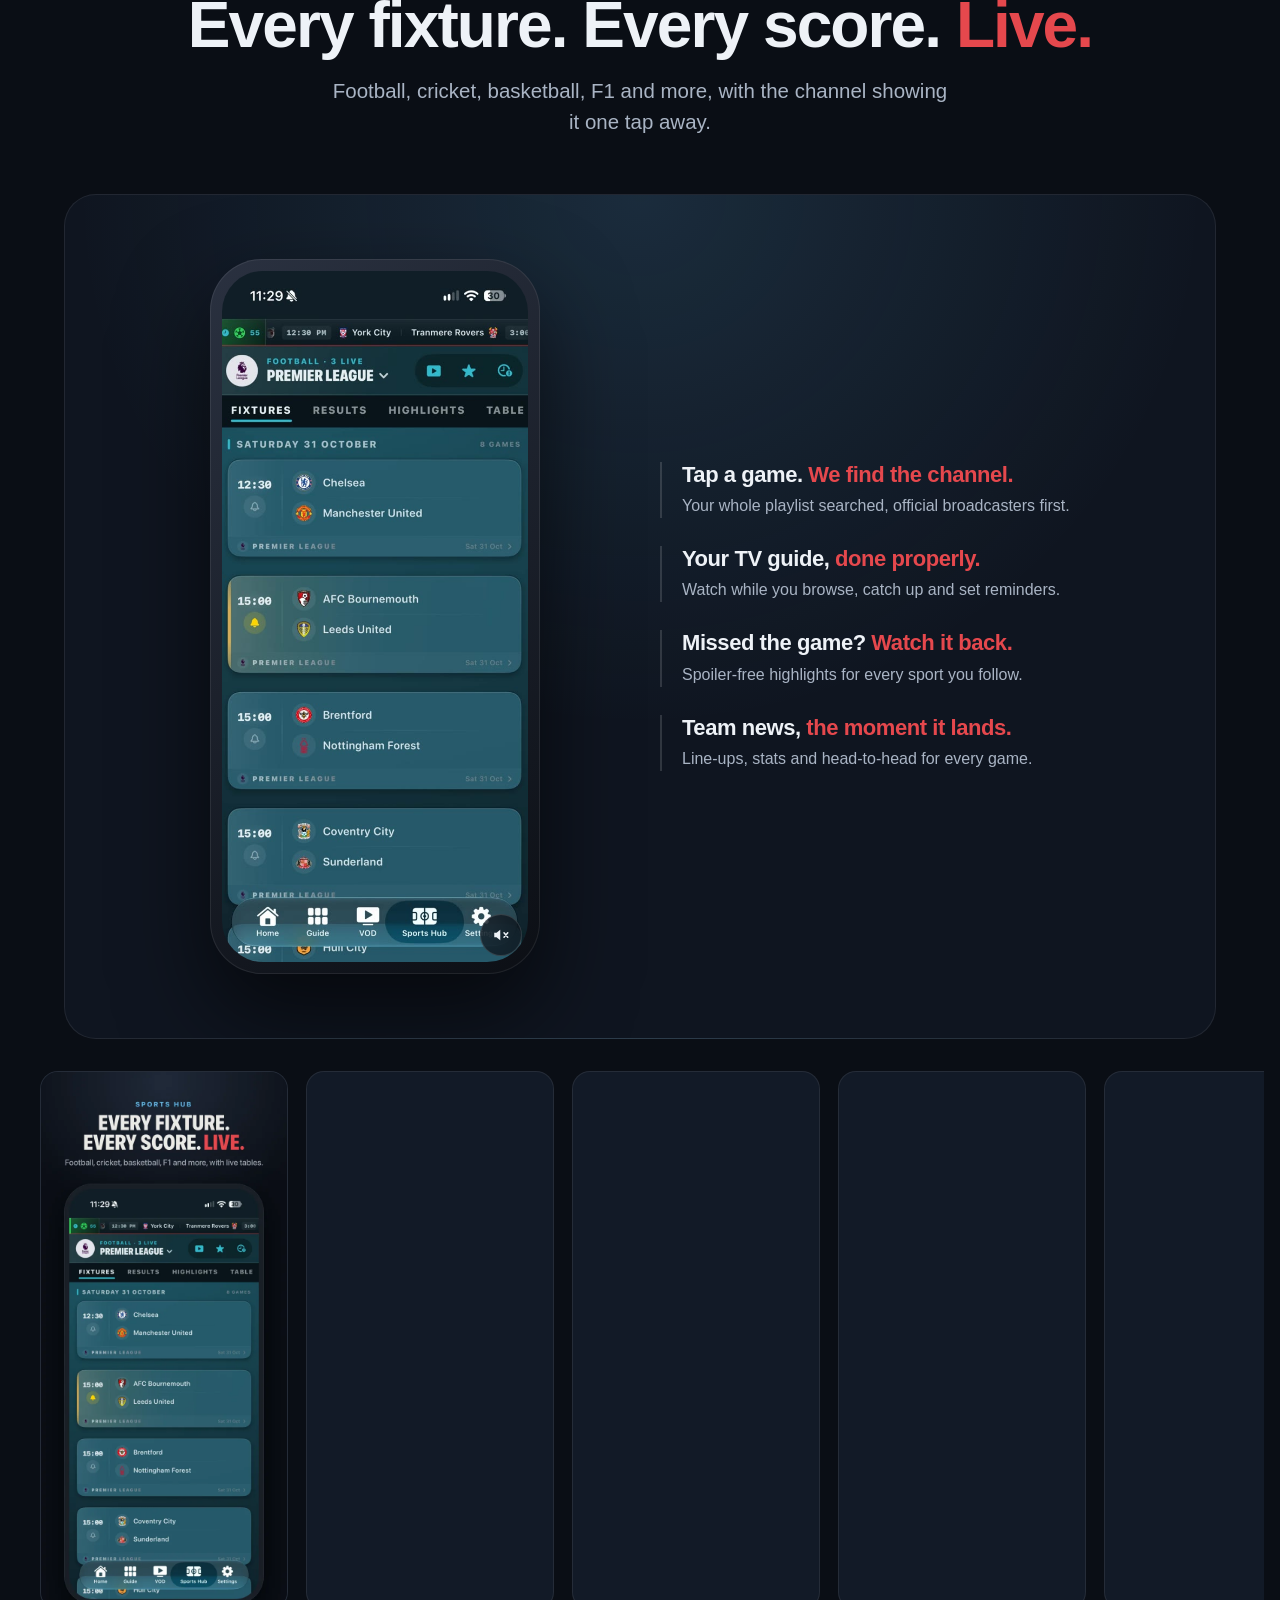
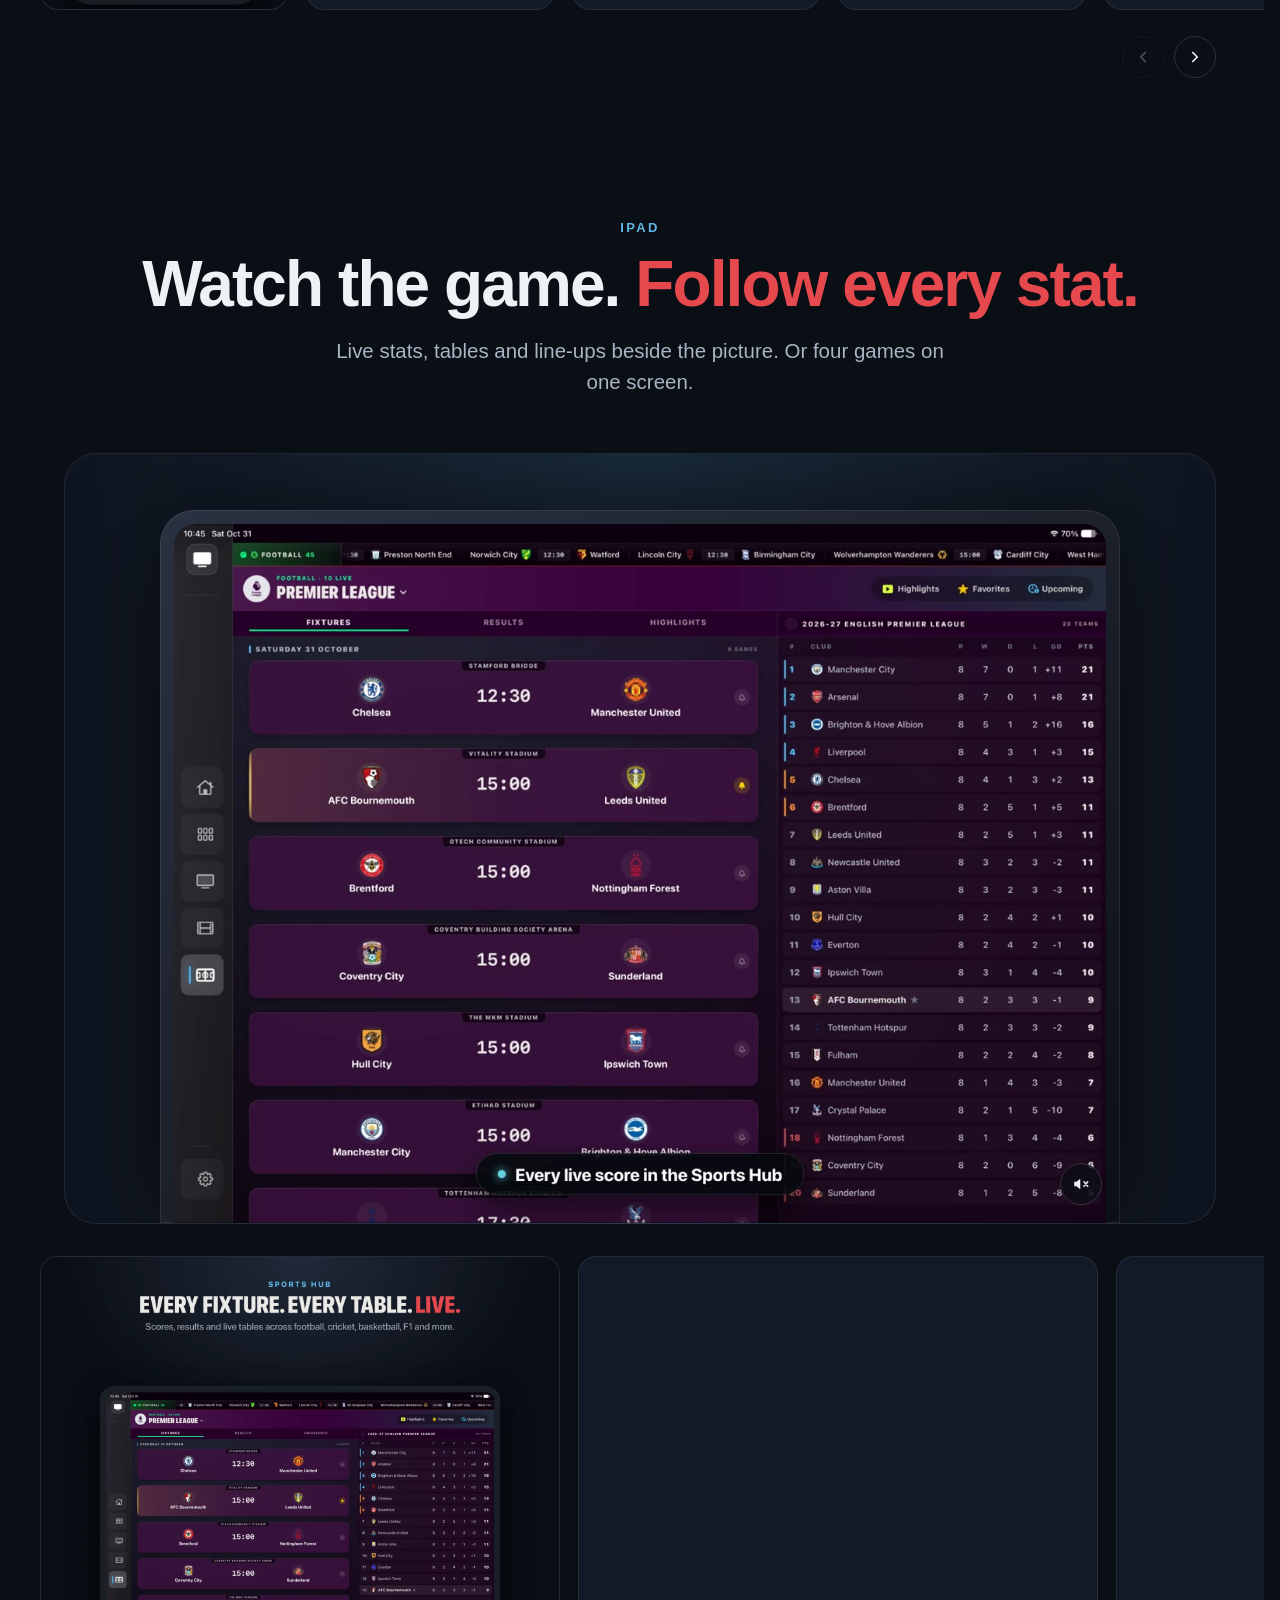
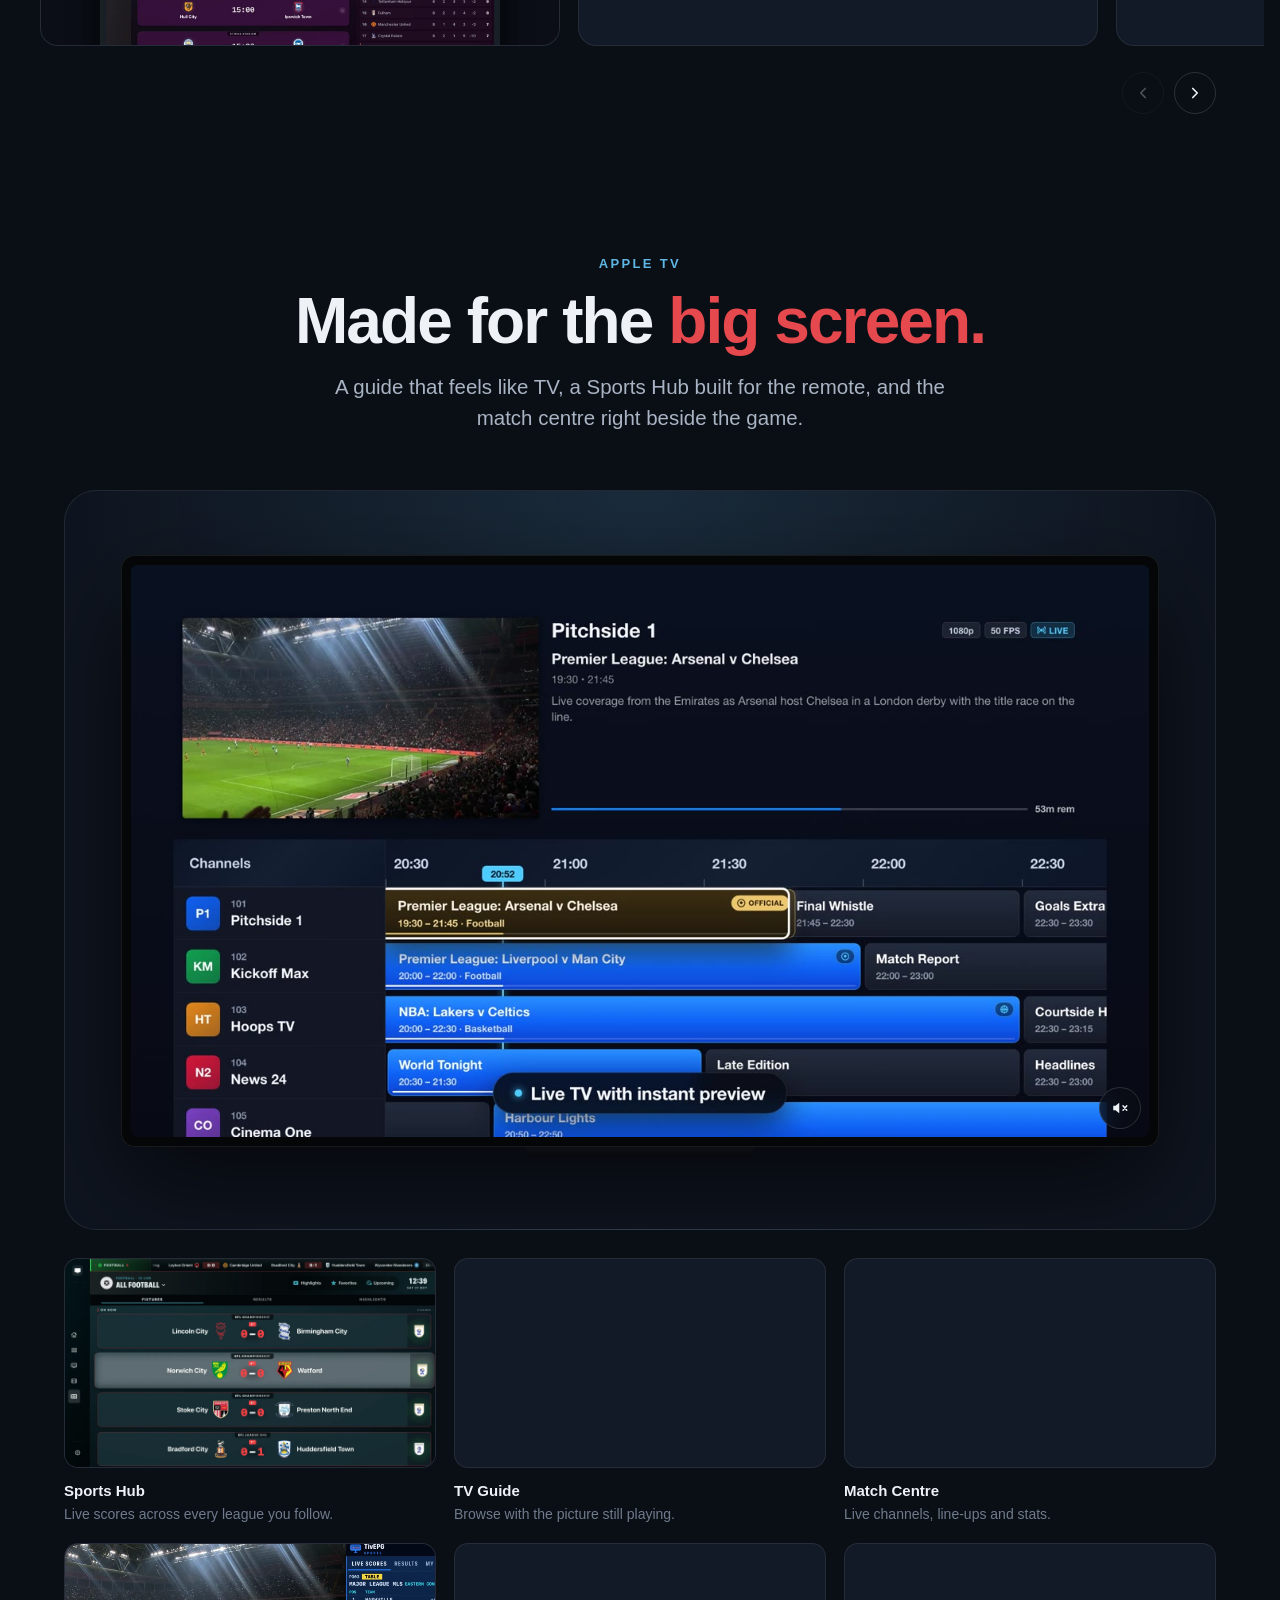
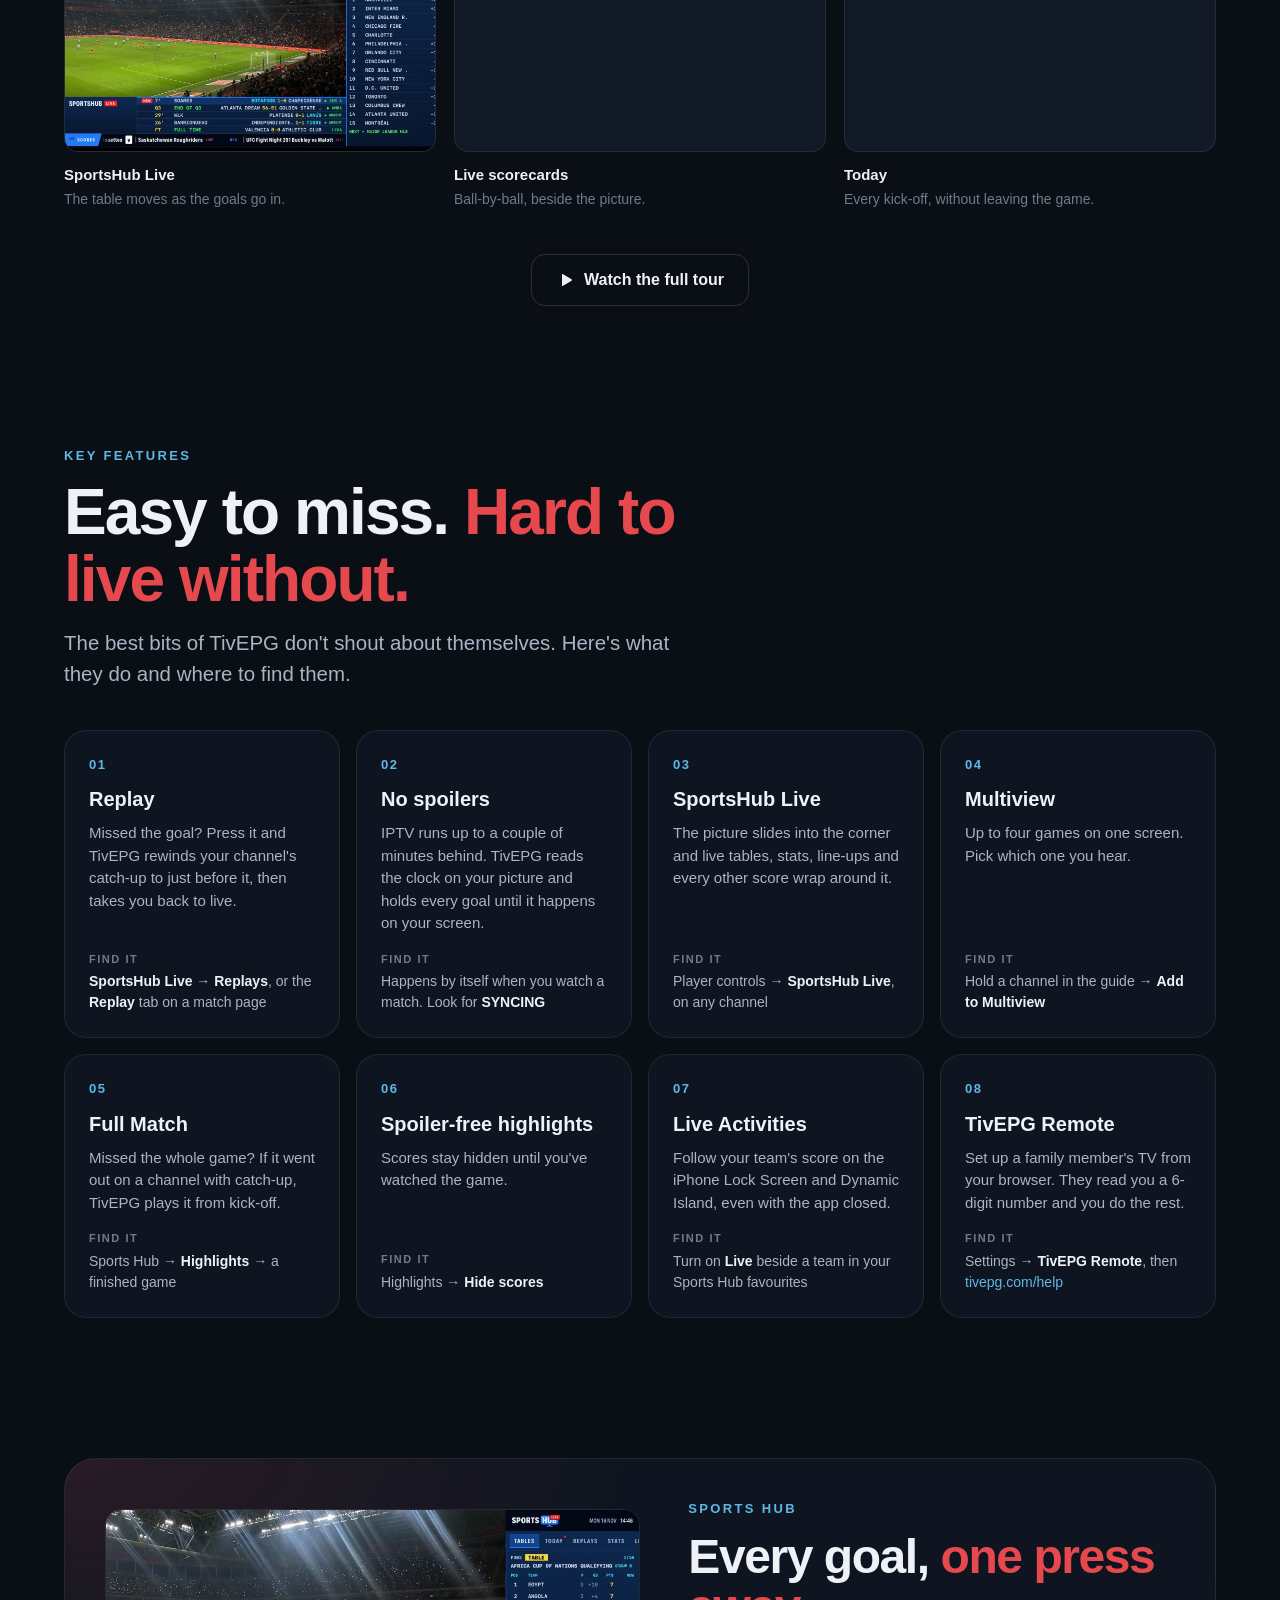
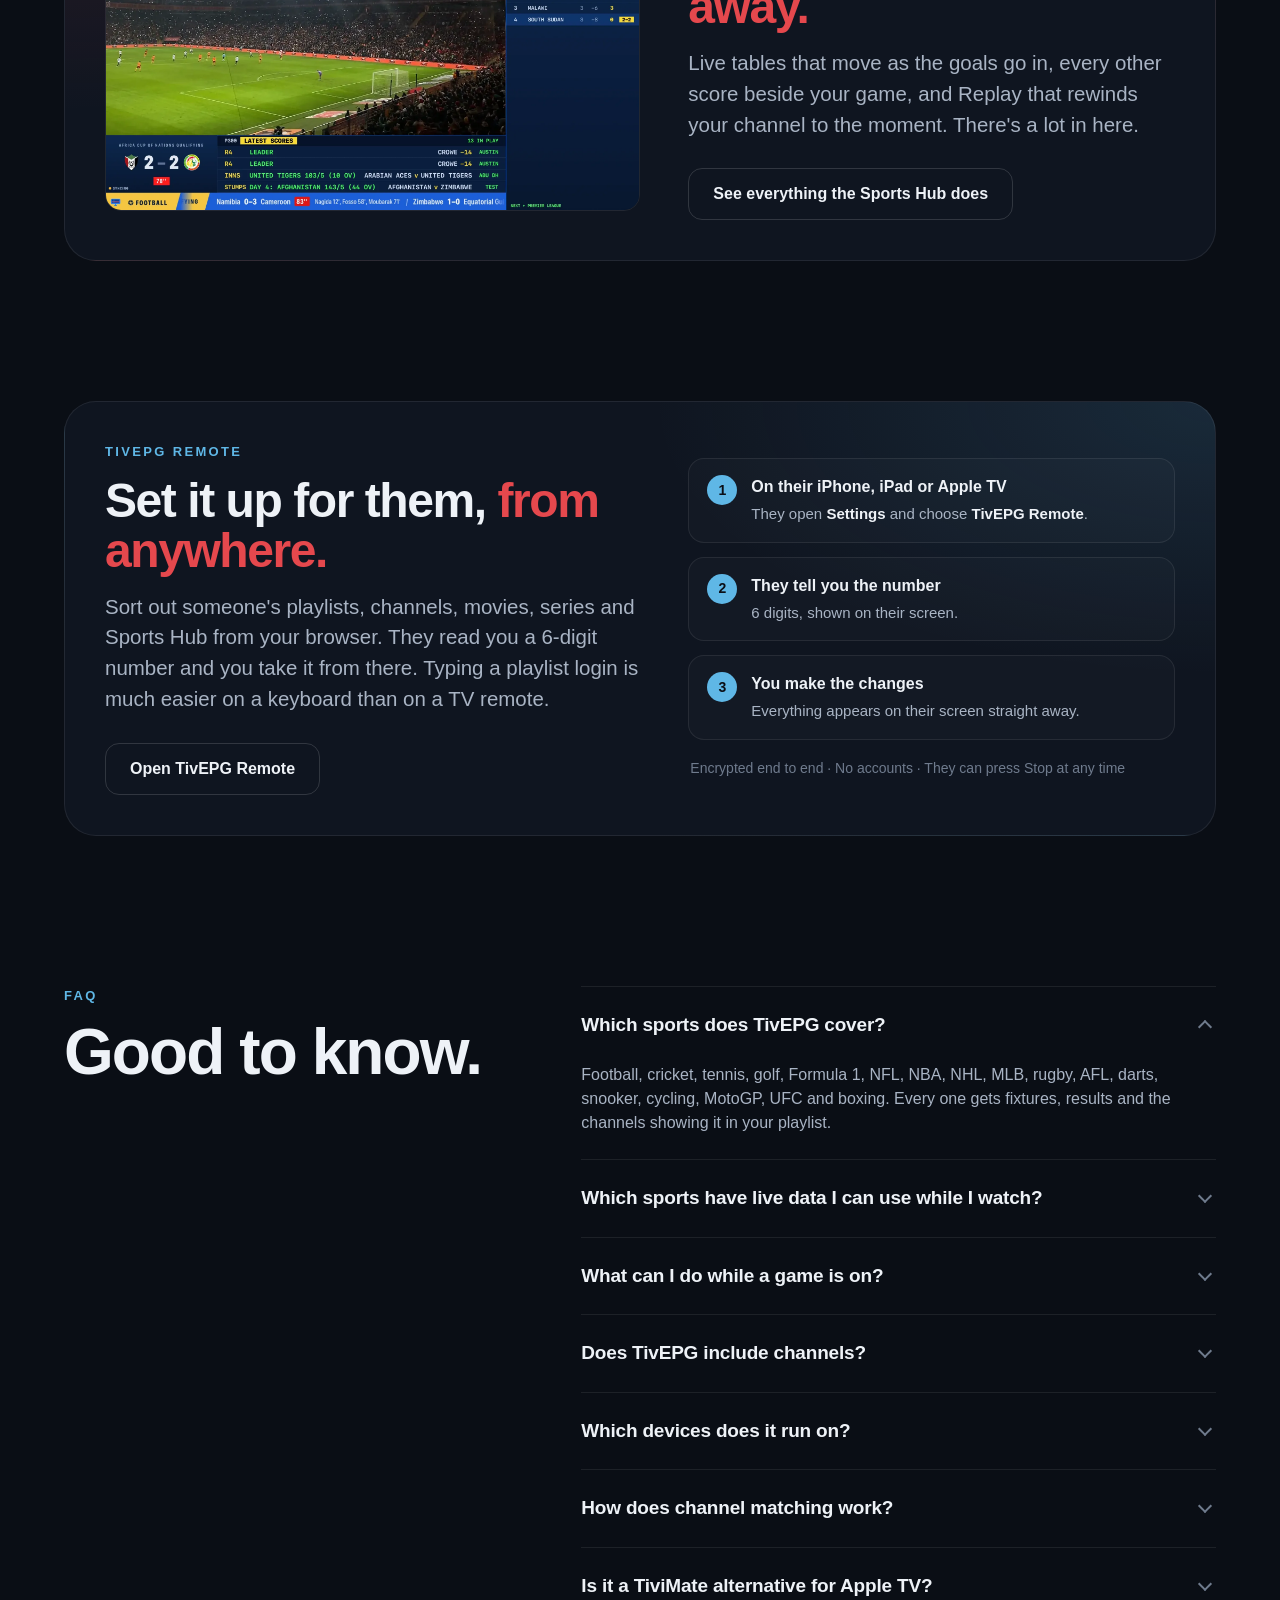
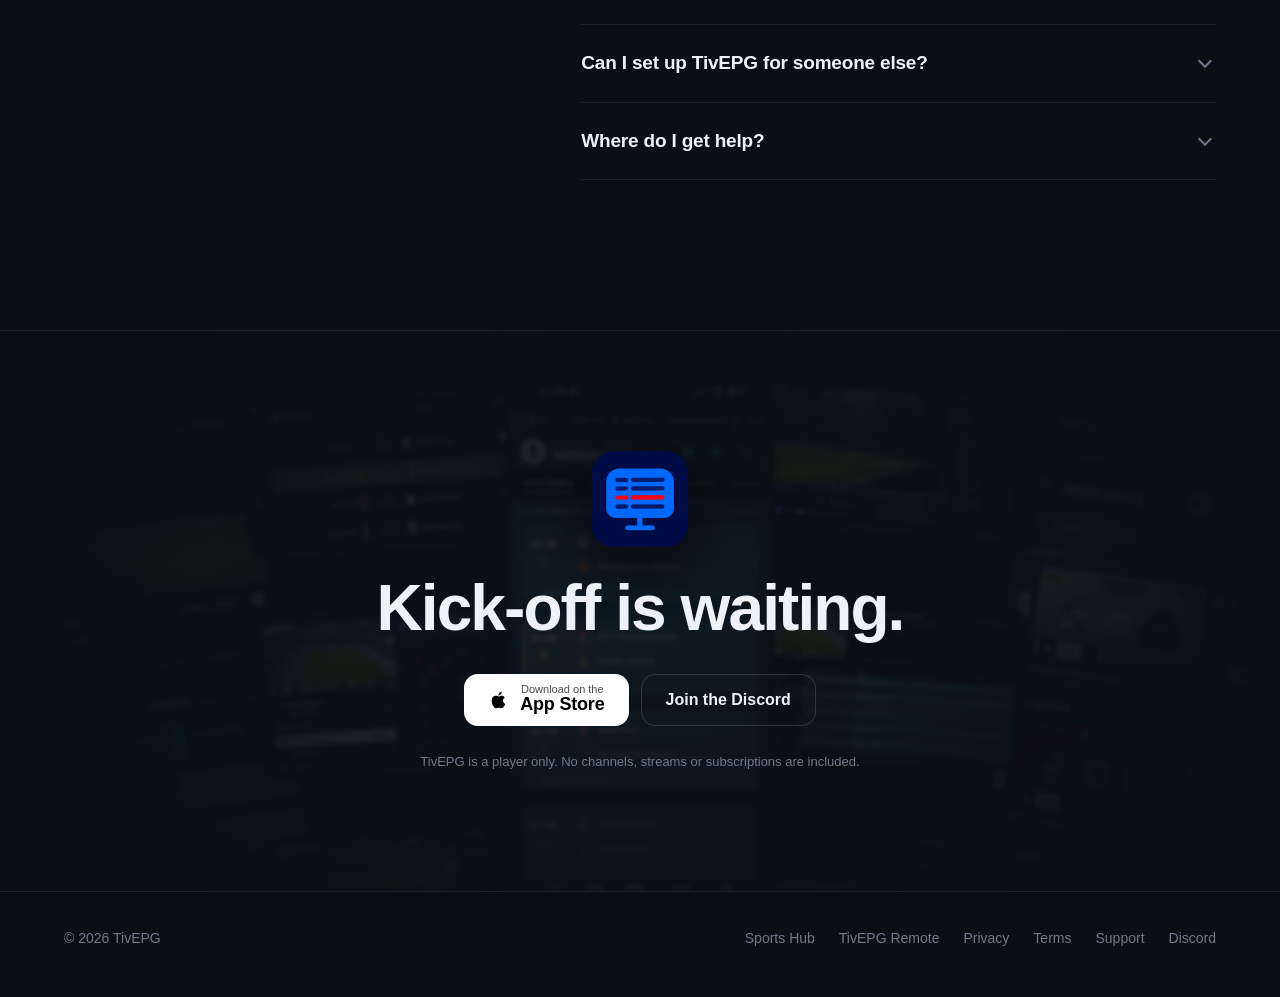
==== commit 500b8392: "Images keep their aspect ratio (height: auto); Sports Hub hero was stretched to 2000x1125 attributes" ====
--- a/docs/index.html
+++ b/docs/index.html
@@ -116,7 +116,7 @@
   }
   </script>
 
-  <link rel="stylesheet" href="site.css" />
+  <link rel="stylesheet" href="site.css?v=20261116" />
 </head>
 <body>
 
--- a/docs/site.css
+++ b/docs/site.css
@@ -23,7 +23,7 @@
   line-height: 1.5;
   overflow-x: hidden;
 }
-img, video { display: block; max-width: 100%; }
+img, video { display: block; max-width: 100%; height: auto; }
 a { color: inherit; text-decoration: none; }
 button { font: inherit; color: inherit; background: none; border: 0; cursor: pointer; }
 .wrap { max-width: var(--max); margin: 0 auto; padding: 0 24px; }
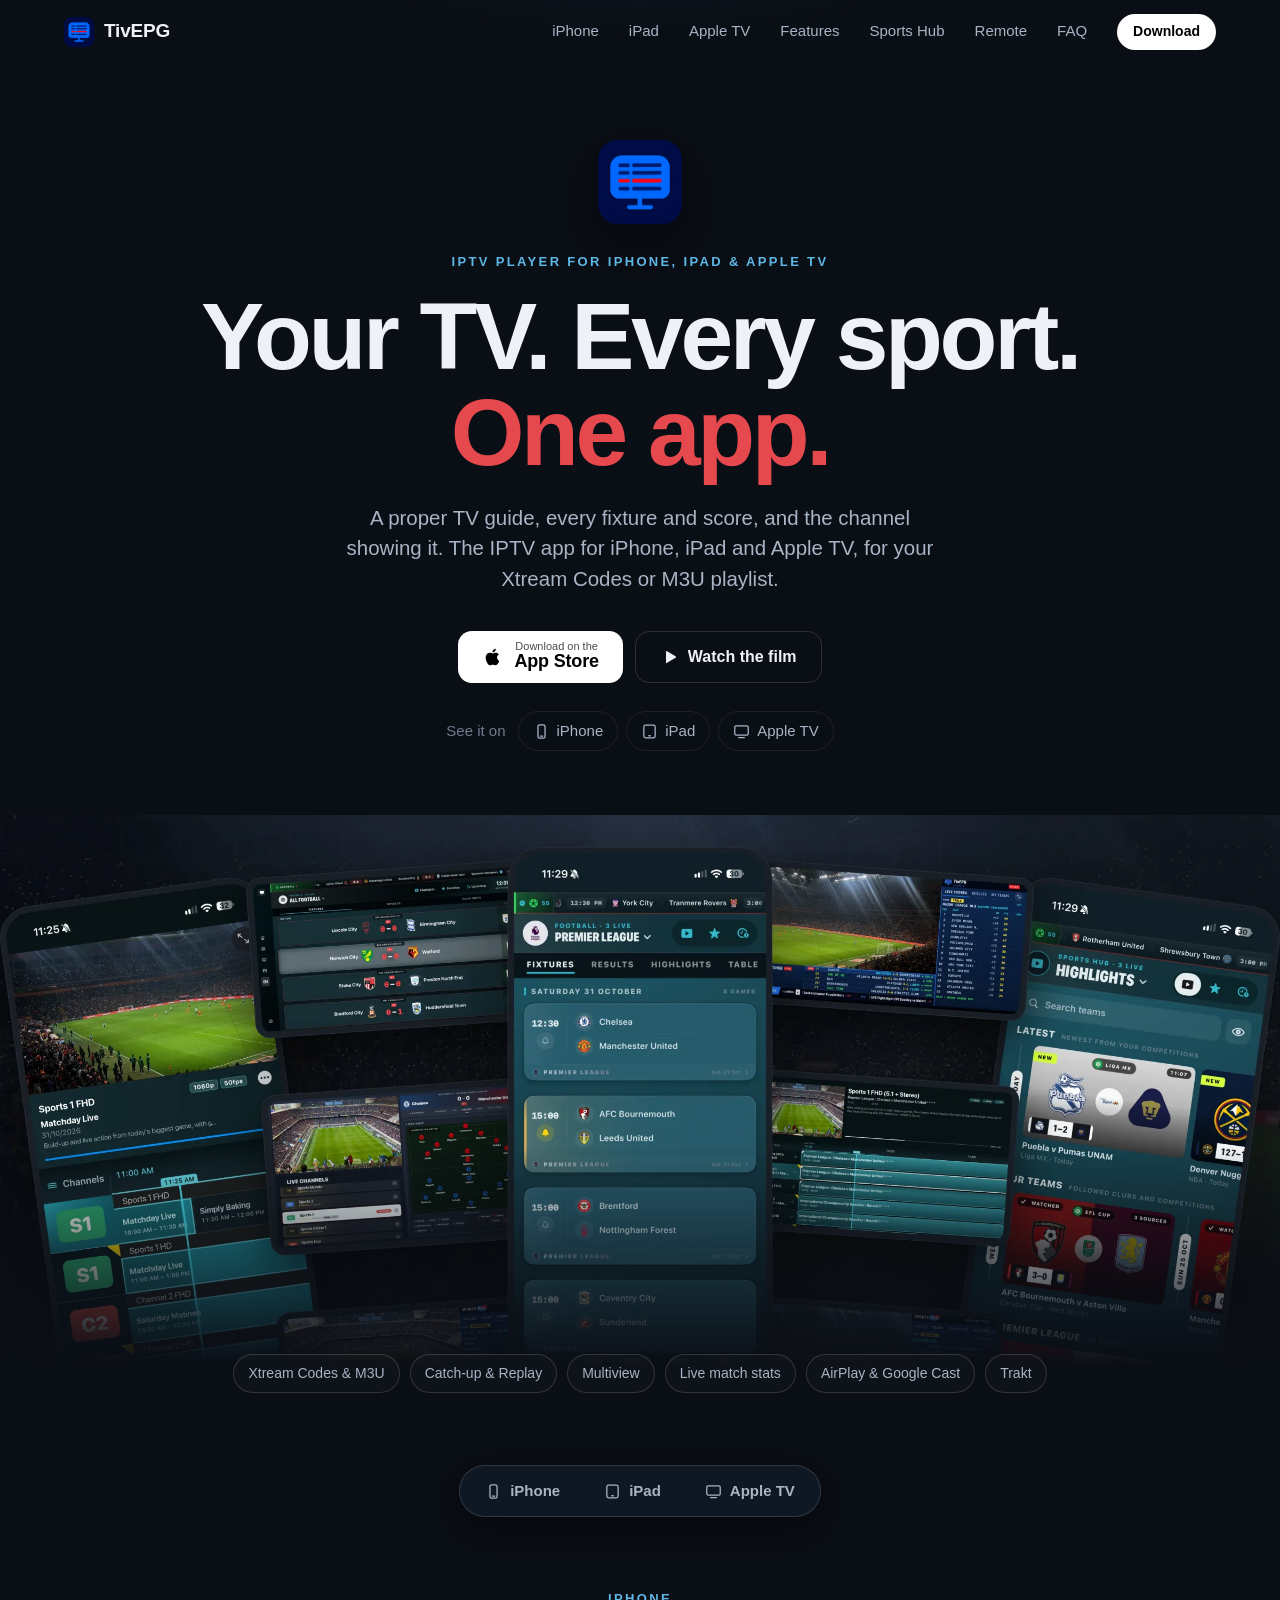
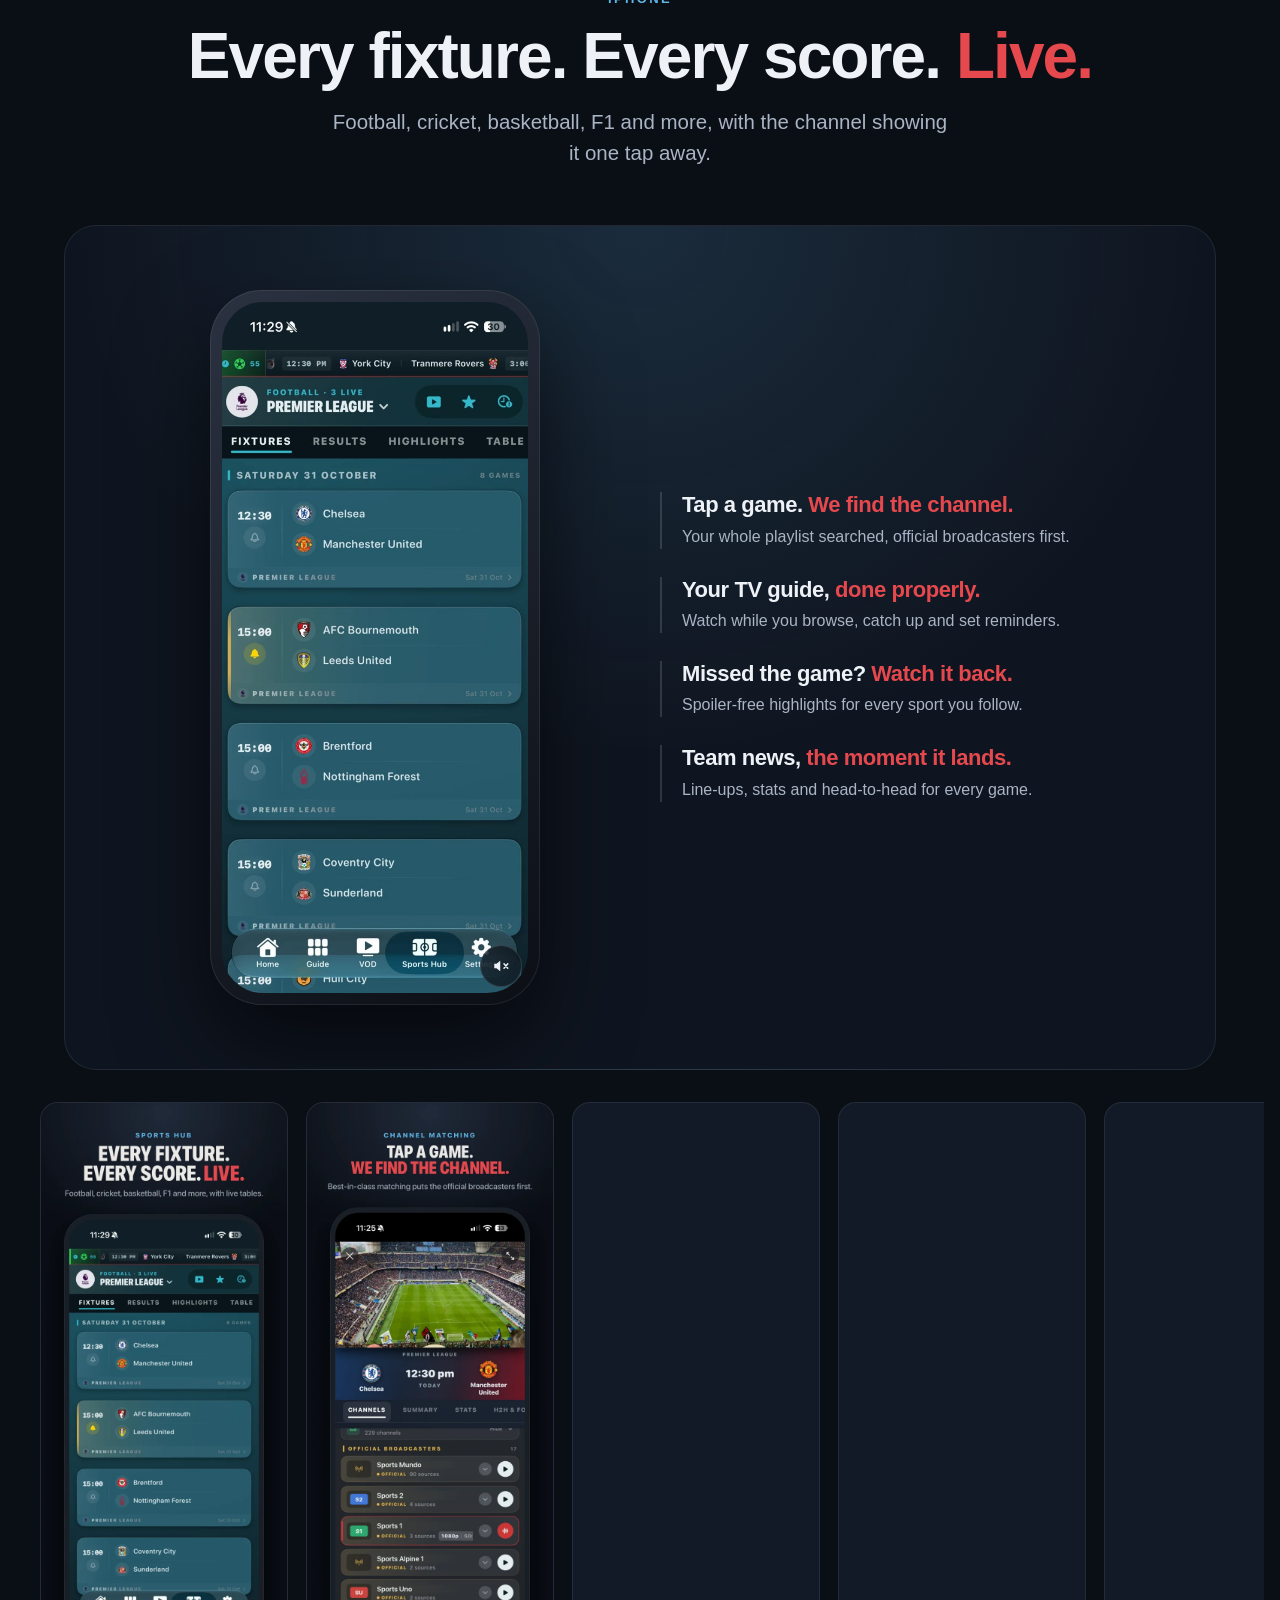
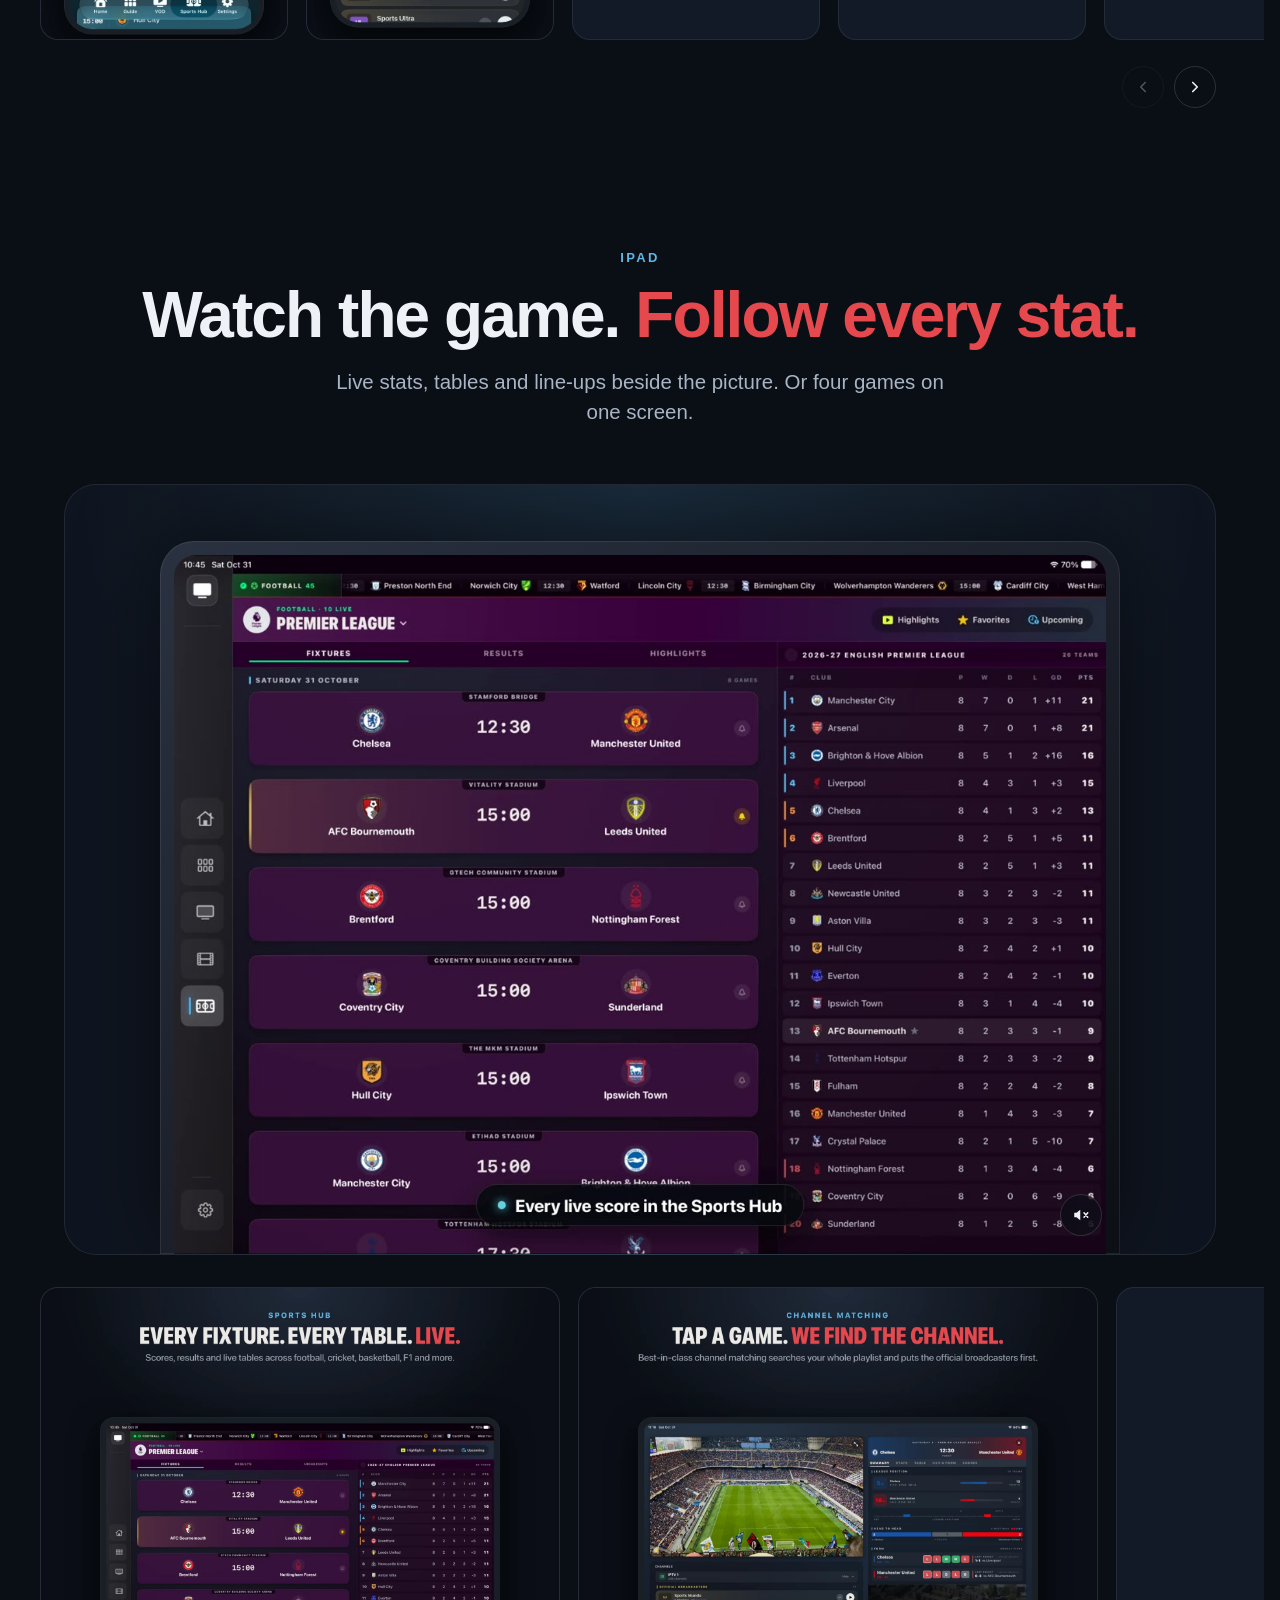
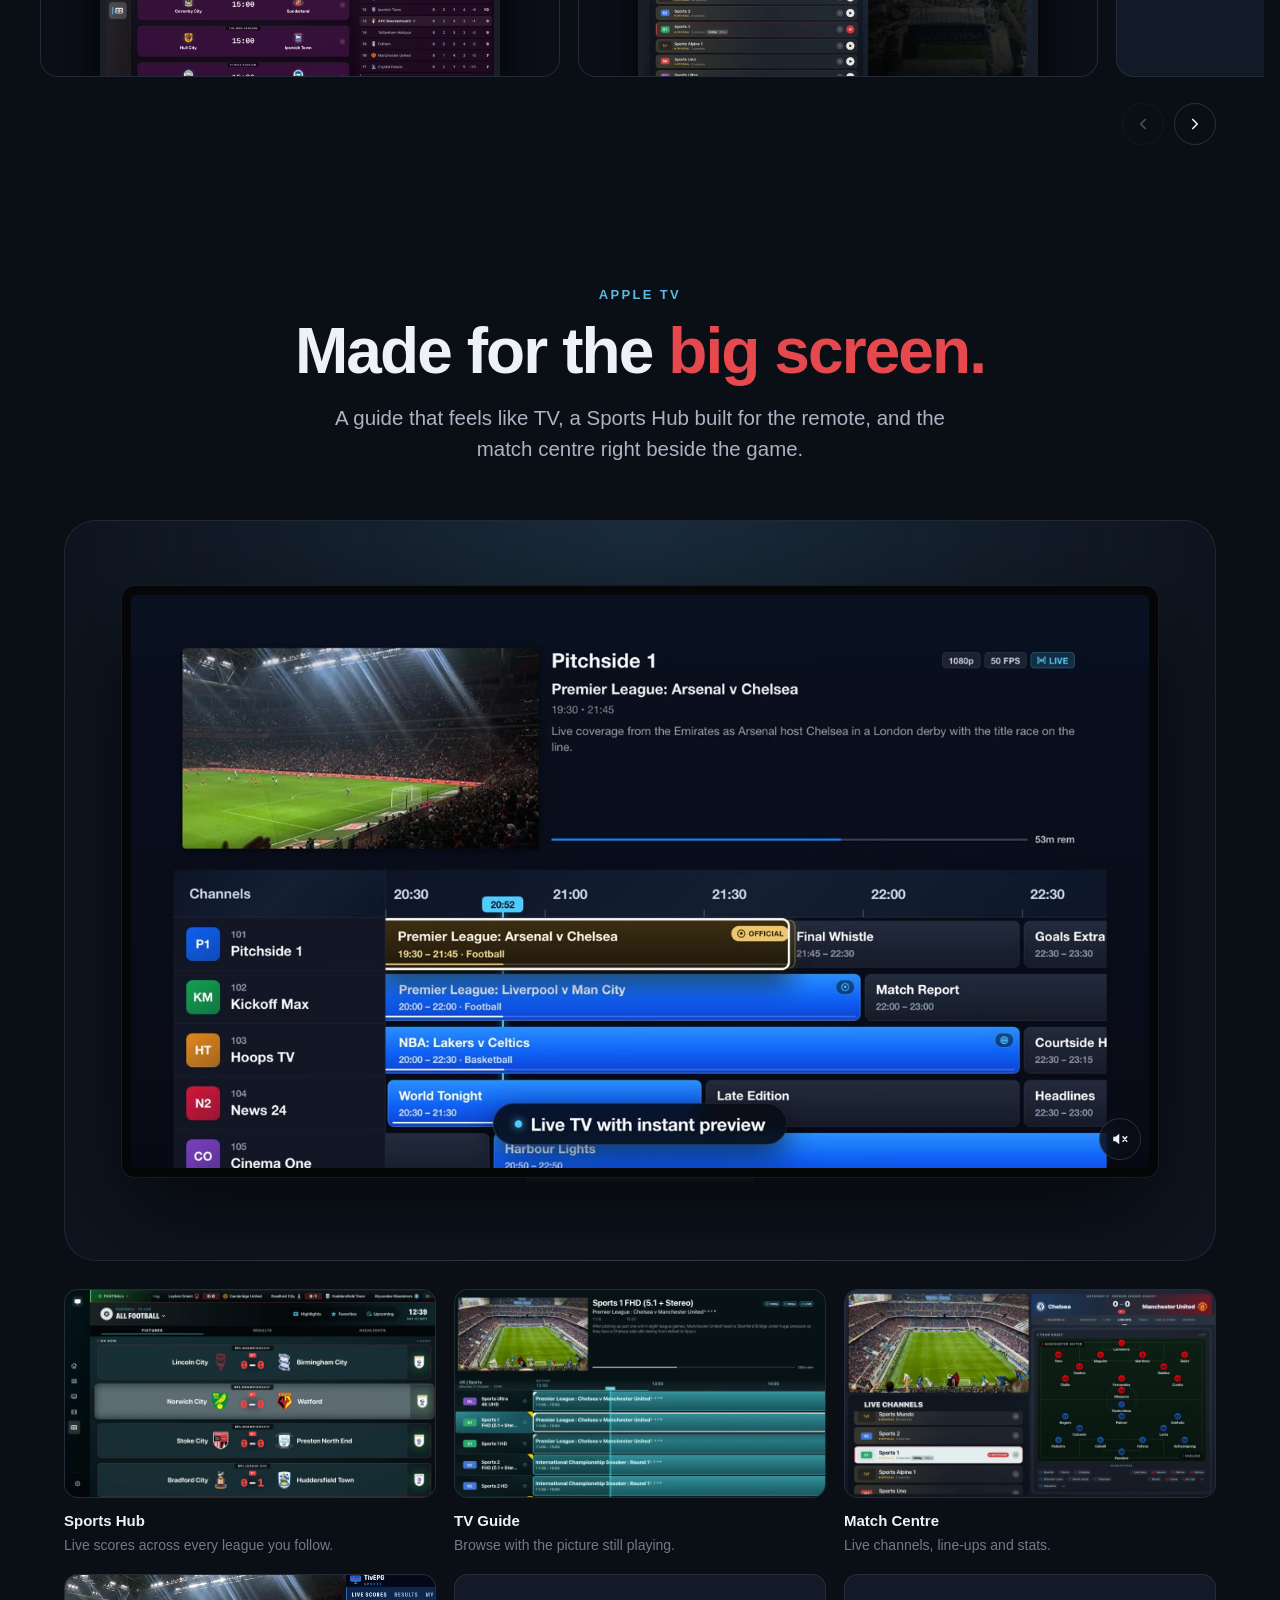
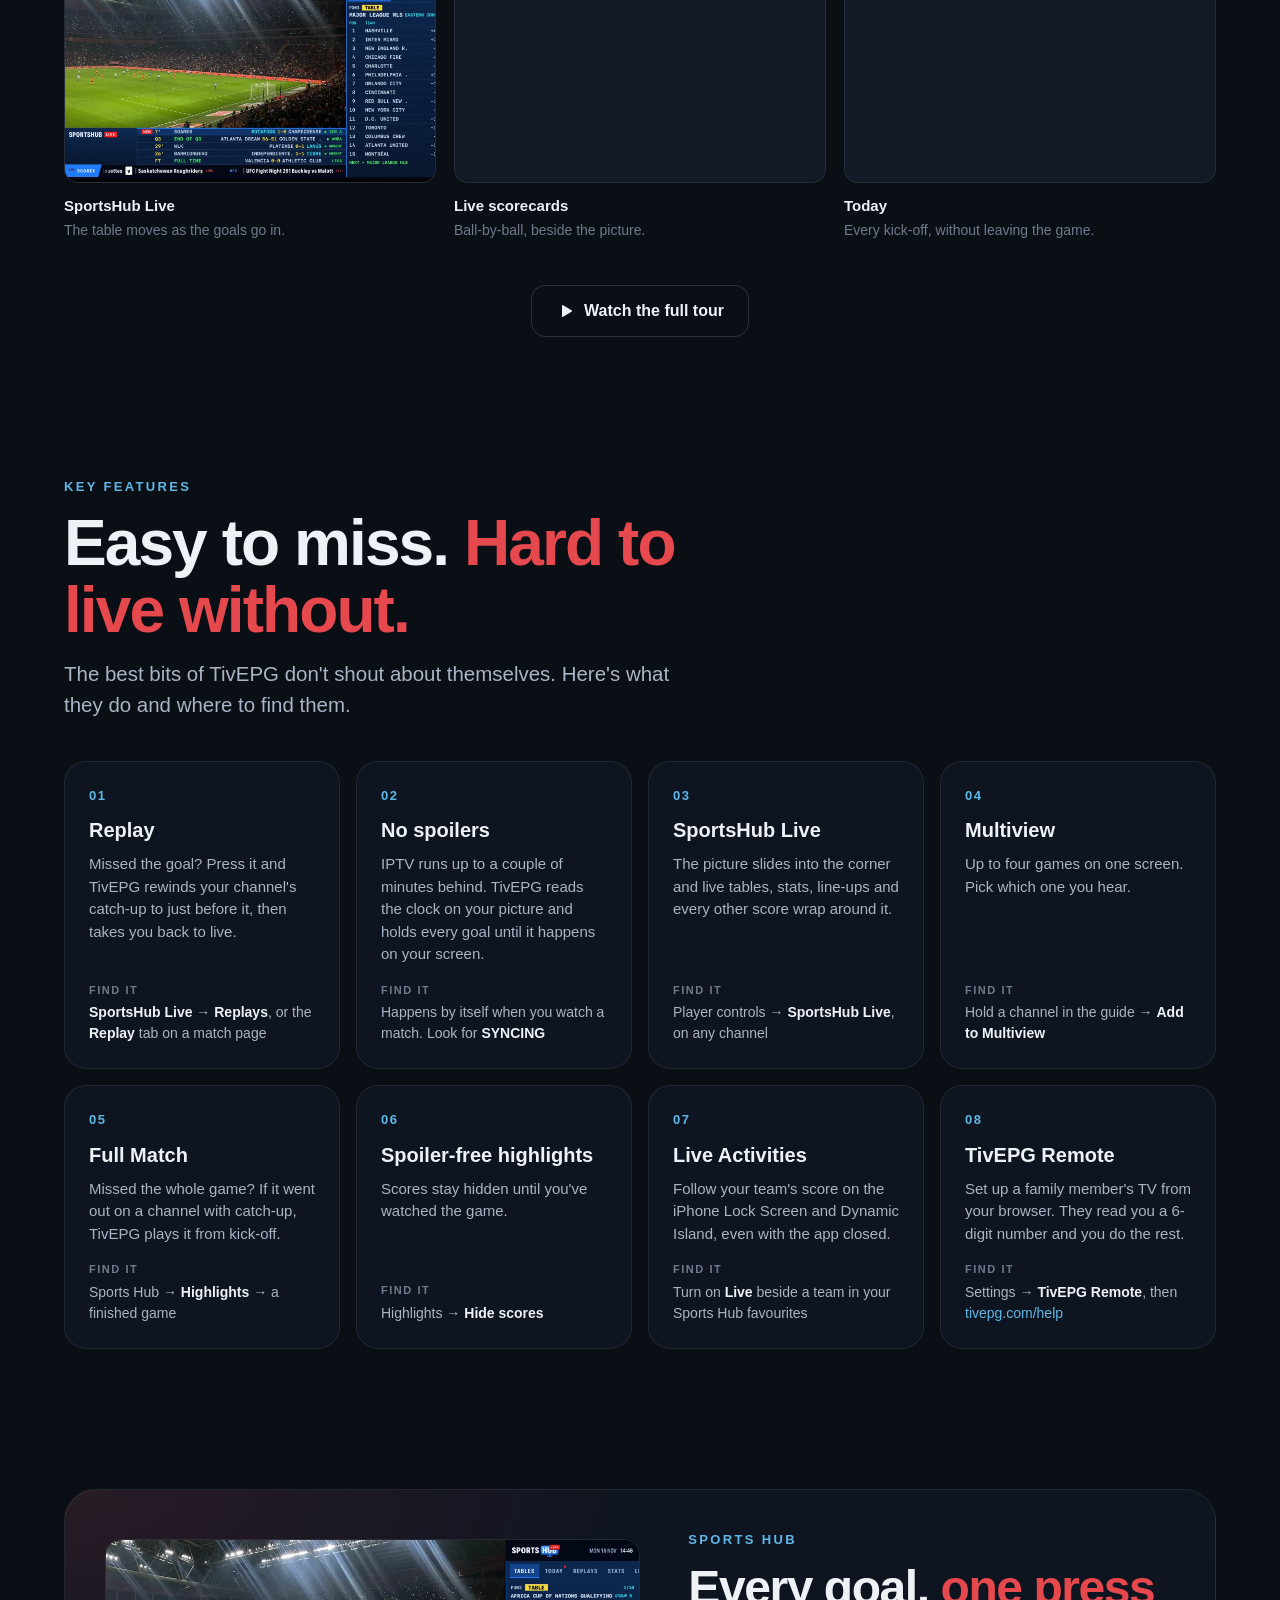
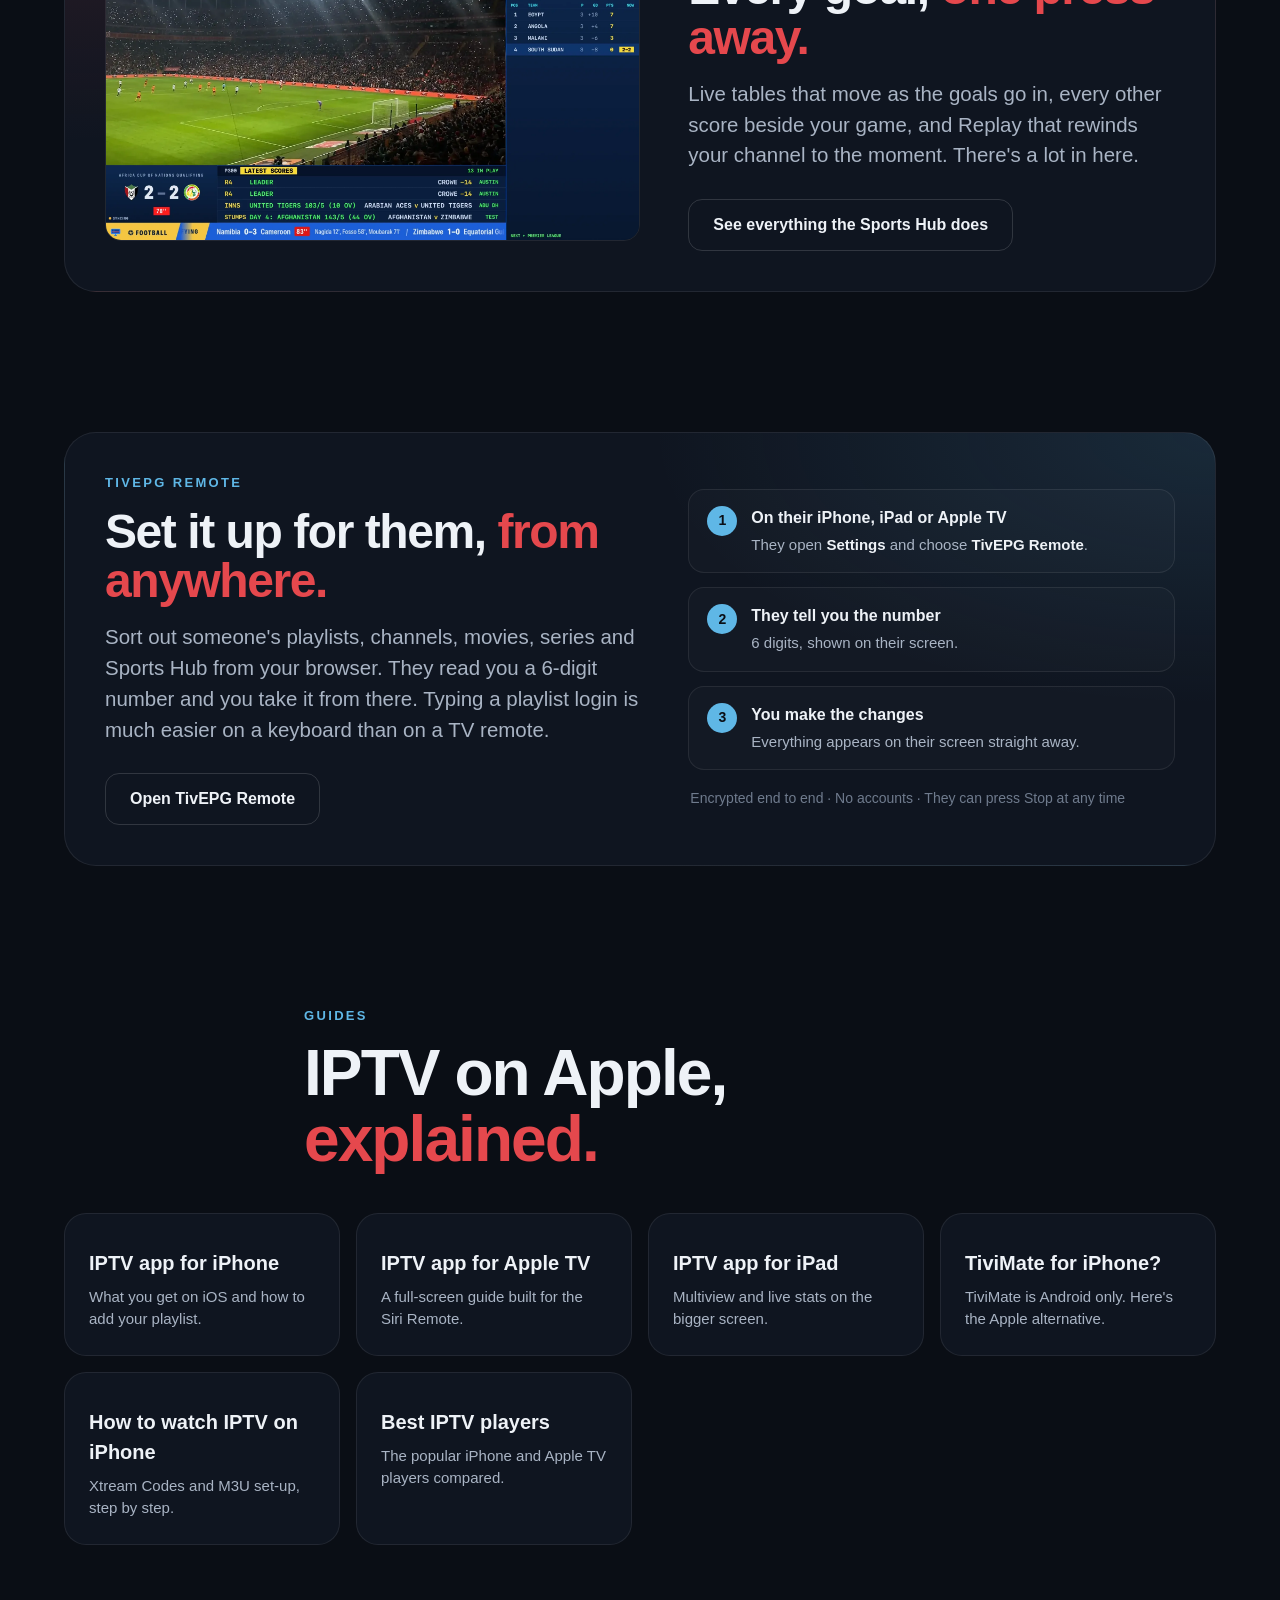
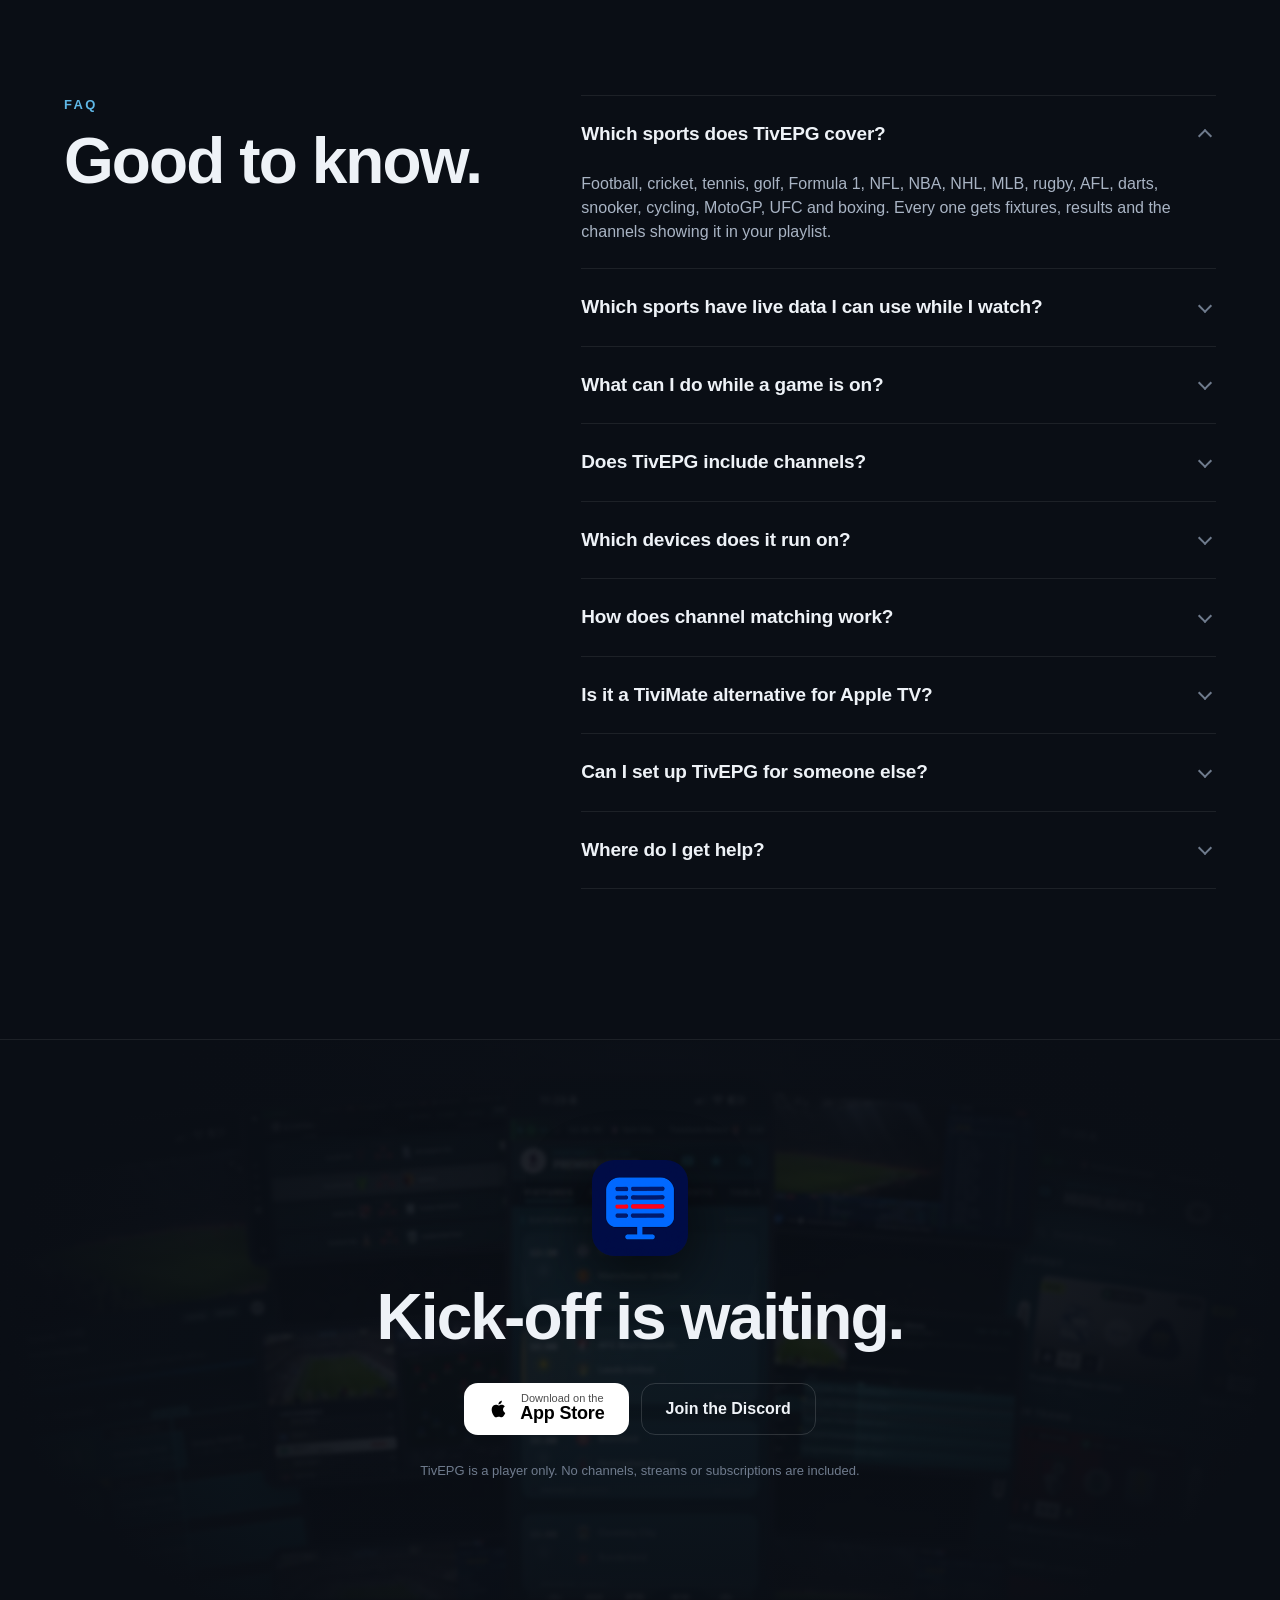
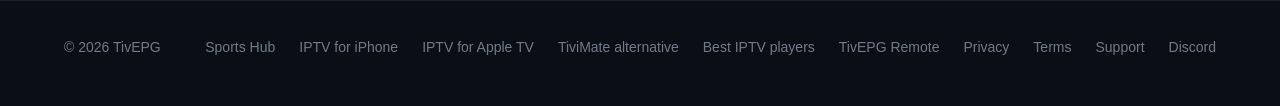
==== commit 3ff4ff25: "SEO: keyword landing pages (iPhone, iPad, Apple TV, TiviMate alternative, set-up guide, best players" ====
--- a/docs/index.html
+++ b/docs/index.html
@@ -3,8 +3,8 @@
 <head>
   <meta charset="UTF-8" />
   <meta name="viewport" content="width=device-width, initial-scale=1, viewport-fit=cover" />
-  <title>TivEPG: IPTV Player &amp; Sports Hub for iPhone, iPad and Apple TV</title>
-  <meta name="description" content="TivEPG is an IPTV player and Sports Hub for iPhone, iPad and Apple TV. A proper TV guide, every fixture and score, channel matching, Multiview and live match stats. Works with Xtream Codes and M3U. The TiviMate alternative for Apple devices." />
+  <title>IPTV Player for iPhone, iPad &amp; Apple TV | TivEPG Sports Hub</title>
+  <meta name="description" content="TivEPG is the IPTV app for iPhone, iPad and Apple TV. A proper TV guide, every fixture and score, channel matching, Multiview and live match stats. Works with Xtream Codes and M3U. The TiviMate alternative for Apple devices." />
   <meta name="keywords" content="iptv app iphone, iptv app ipad, iptv apple tv, iptv player ios, tvos iptv, tivimate alternative ios, tivimate apple tv, xtream codes player, m3u player iphone, iptv epg app, sports hub iptv, multiview iptv" />
   <meta name="robots" content="index, follow, max-image-preview:large" />
   <link rel="canonical" href="https://tivepg.com/" />
@@ -155,9 +155,9 @@
   <section class="hero">
     <div class="wrap">
       <img class="icon" src="apple-touch-icon.png" alt="TivEPG app icon" width="84" height="84" />
-      <p class="eyebrow">IPTV Player &amp; Sports Hub</p>
-      <h1 class="display" style="margin-top:16px">Your TV. Every sport.<br /><span class="accent">One app.</span></h1>
-      <p class="lede">A proper TV guide, every fixture and score, and the channel showing it. On iPhone, iPad and Apple TV.</p>
+      <h1 class="eyebrow">IPTV Player for iPhone, iPad &amp; Apple TV</h1>
+      <p class="display" style="margin-top:16px">Your TV. Every sport.<br /><span class="accent">One app.</span></p>
+      <p class="lede">A proper TV guide, every fixture and score, and the channel showing it. The IPTV app for iPhone, iPad and Apple TV, for your Xtream Codes or M3U playlist.</p>
       <div class="hero-cta">
         <a class="btn btn-store" href="https://apps.apple.com/gb/app/tivepg-iptv-player-sports-hub/id6755161632">
           <svg><use href="#i-apple"/></svg><span><small>Download on the</small><b>App Store</b></span>
@@ -366,6 +366,24 @@
   </section>
 
   <!-- ============ FAQ ============ -->
+  <!-- ============ GUIDES ============ -->
+  <section class="platform" id="guides">
+    <div class="wrap kf-head reveal">
+      <p class="eyebrow">Guides</p>
+      <h2 class="headline">IPTV on Apple, <span class="accent">explained.</span></h2>
+    </div>
+    <div class="wrap reveal">
+      <ul class="kf-grid">
+        <li class="kf-card"><h3><a href="/iphone-iptv-app">IPTV app for iPhone</a></h3><p>What you get on iOS and how to add your playlist.</p></li>
+        <li class="kf-card"><h3><a href="/apple-tv-iptv-app">IPTV app for Apple TV</a></h3><p>A full-screen guide built for the Siri Remote.</p></li>
+        <li class="kf-card"><h3><a href="/ipad-iptv-app">IPTV app for iPad</a></h3><p>Multiview and live stats on the bigger screen.</p></li>
+        <li class="kf-card"><h3><a href="/tivimate-alternative">TiviMate for iPhone?</a></h3><p>TiviMate is Android only. Here's the Apple alternative.</p></li>
+        <li class="kf-card"><h3><a href="/how-to-watch-iptv-on-iphone">How to watch IPTV on iPhone</a></h3><p>Xtream Codes and M3U set-up, step by step.</p></li>
+        <li class="kf-card"><h3><a href="/best-iptv-player-for-iphone">Best IPTV players</a></h3><p>The popular iPhone and Apple TV players compared.</p></li>
+      </ul>
+    </div>
+  </section>
+
   <section class="faq" id="faq">
     <div class="wrap faq-grid">
       <div class="reveal">
@@ -420,6 +438,10 @@
     <span>&copy; 2026 TivEPG</span>
     <nav>
       <a href="/sportshub">Sports Hub</a>
+      <a href="/iphone-iptv-app">IPTV for iPhone</a>
+      <a href="/apple-tv-iptv-app">IPTV for Apple TV</a>
+      <a href="/tivimate-alternative">TiviMate alternative</a>
+      <a href="/best-iptv-player-for-iphone">Best IPTV players</a>
       <a href="/help/">TivEPG Remote</a>
       <a href="/privacy">Privacy</a>
       <a href="/terms">Terms</a>
